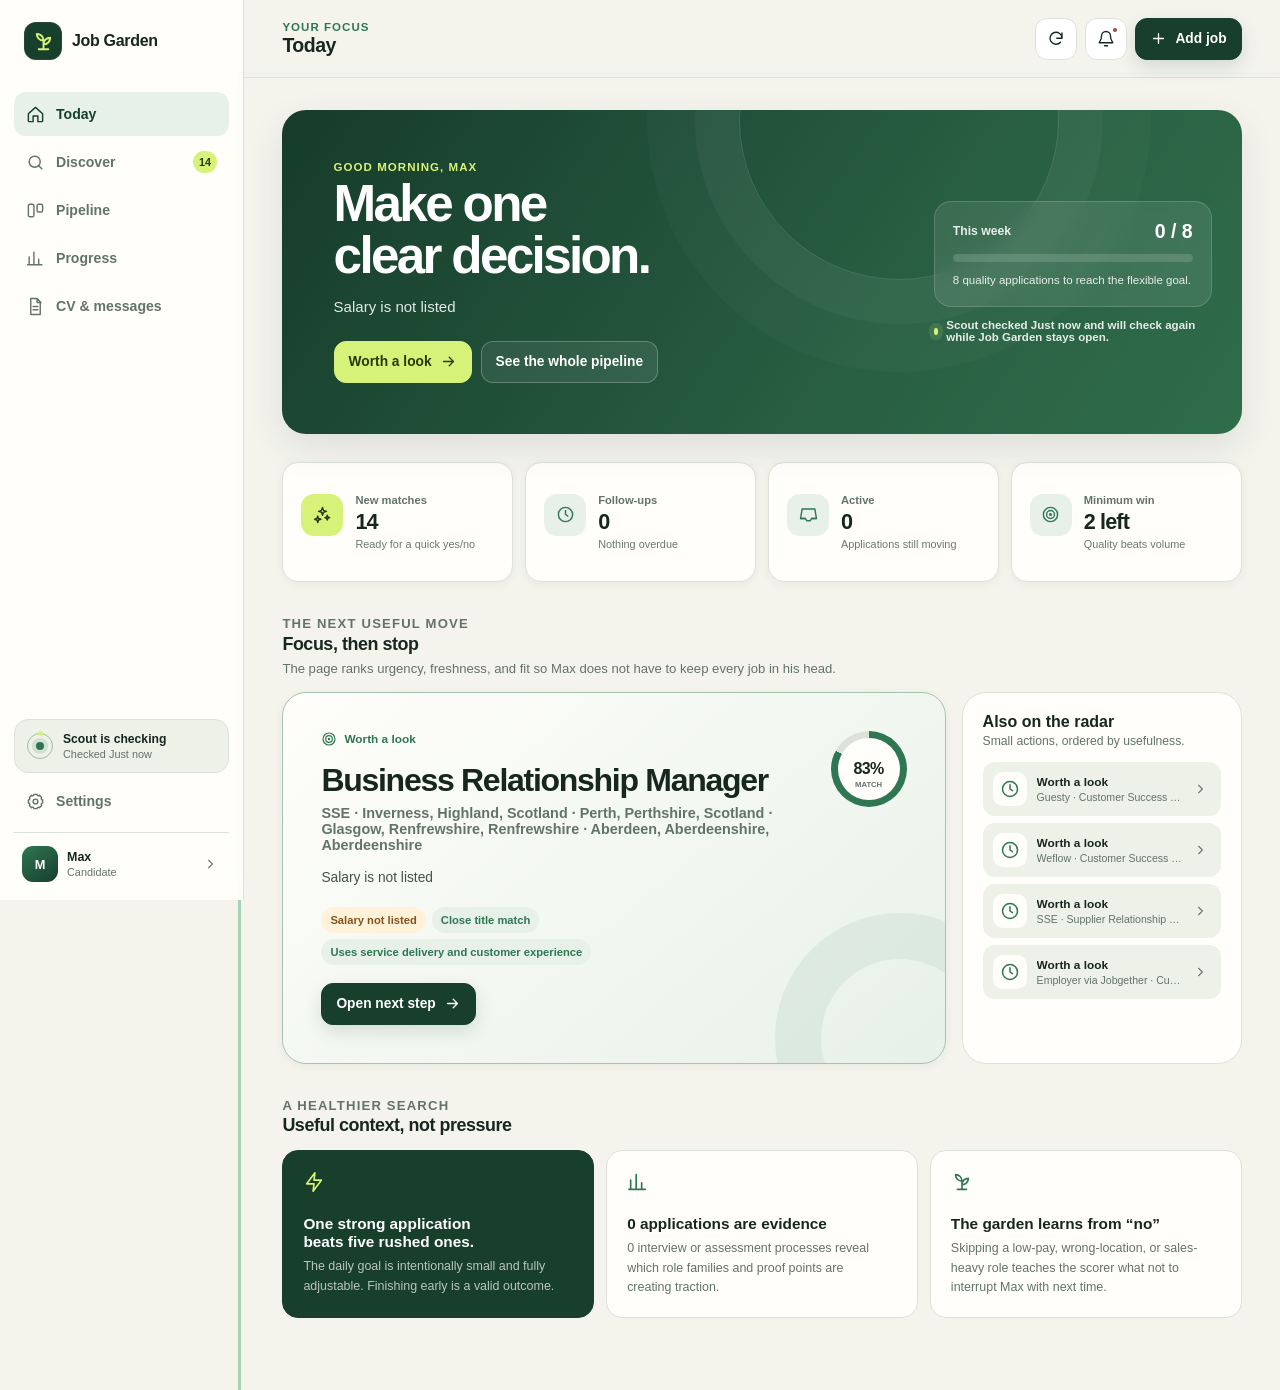
==== index.html @ 03df72a2 "Publish shell from 024bdf8a767198d7255dd2b541bc936095455202" ====
<!DOCTYPE html>
<html lang="en">
  <head>
    <meta charset="utf-8">
    <meta name="viewport" content="width=device-width, initial-scale=1, viewport-fit=cover">
    <meta name="referrer" content="no-referrer">
    <meta name="robots" content="noindex, nofollow, noarchive, nosnippet, noimageindex">
    <meta name="theme-color" content="#173f2c">
    <meta
      http-equiv="Content-Security-Policy"
      content="default-src 'self'; script-src 'self' https://script.google.com https://script.googleusercontent.com; style-src 'self' 'unsafe-inline'; img-src 'self' data:; connect-src 'self' https://script.google.com https://script.googleusercontent.com; font-src 'self'; worker-src 'self'; manifest-src 'self'; object-src 'none'; frame-ancestors 'none'; base-uri 'self'; form-action 'none'"
    >
    <title>Max's Job Garden</title>
    <meta name="description" content="A focused, practical job-search workspace built for Max.">
    <script src="./bootstrap.js?v=20260720-10"></script>
    <link rel="manifest" href="./manifest.webmanifest?v=20260720-7">
    <link rel="icon" href="./assets/garden-mark.svg" type="image/svg+xml">
    <link rel="apple-touch-icon" sizes="192x192" href="./assets/garden-mark-192.png">
    <link rel="stylesheet" href="./styles.css?v=20260720-10">
  </head>
  <body>
    <a class="skip-link" href="#viewContent">Skip to the workspace</a>

    <div id="accessGate" hidden></div>

    <div class="app-frame" id="appRoot">
      <aside class="sidebar" aria-label="Primary navigation">
        <div class="sidebar-top">
          <button class="brand-lockup brand-button" type="button" data-view="today" aria-label="Go to Today">
            <span class="brand-mark"><svg aria-hidden="true"><use href="#icon-sprout"></use></svg></span>
            <span>Job Garden</span>
          </button>
          <nav class="side-nav" aria-label="Workspace">
            <button class="nav-link active" type="button" data-view="today">
              <svg aria-hidden="true"><use href="#icon-home"></use></svg>
              <span>Today</span>
              <span class="nav-count" id="todayNavCount" hidden></span>
            </button>
            <button class="nav-link" type="button" data-view="discover">
              <svg aria-hidden="true"><use href="#icon-search"></use></svg>
              <span>Discover</span>
              <span class="nav-count" id="discoverNavCount" hidden></span>
            </button>
            <button class="nav-link" type="button" data-view="pipeline">
              <svg aria-hidden="true"><use href="#icon-columns"></use></svg>
              <span>Pipeline</span>
            </button>
            <button class="nav-link" type="button" data-view="progress">
              <svg aria-hidden="true"><use href="#icon-chart"></use></svg>
              <span>Progress</span>
            </button>
            <button class="nav-link" type="button" data-view="cv">
              <svg aria-hidden="true"><use href="#icon-file"></use></svg>
              <span>CV &amp; messages</span>
            </button>
          </nav>
        </div>

        <div class="sidebar-bottom">
          <button class="scout-mini-card" id="scoutMiniCard" type="button" data-view="settings">
            <span class="scout-orbit"><span></span></span>
            <span>
              <strong>Scout is checking</strong>
              <small id="scoutMiniText">Connecting…</small>
            </span>
          </button>
          <button class="nav-link" type="button" data-view="settings">
            <svg aria-hidden="true"><use href="#icon-settings"></use></svg>
            <span>Settings</span>
          </button>
          <button class="person-card" id="personMenu" type="button" aria-label="Account and privacy">
            <span class="avatar" id="personAvatar">M</span>
            <span><strong id="personName">Max</strong><small id="personRole">Candidate</small></span>
            <svg aria-hidden="true"><use href="#icon-chevron"></use></svg>
          </button>
        </div>
      </aside>

      <header class="topbar">
        <button class="mobile-brand" type="button" data-view="today" aria-label="Go to Today">
          <span class="brand-mark"><svg aria-hidden="true"><use href="#icon-sprout"></use></svg></span>
          <span>Job Garden</span>
        </button>
        <div class="topbar-title">
          <p class="eyebrow" id="viewEyebrow">Your focus</p>
          <h1 id="viewTitle">Today</h1>
        </div>
        <div class="topbar-actions">
          <button class="icon-button" id="refreshData" type="button" aria-label="Refresh jobs" title="Refresh jobs">
            <svg aria-hidden="true"><use href="#icon-refresh"></use></svg>
          </button>
          <button class="icon-button notification-button" id="notificationButton" type="button" aria-label="Notification settings" title="Notification settings">
            <svg aria-hidden="true"><use href="#icon-bell"></use></svg>
            <span class="notification-dot" id="notificationDot" hidden></span>
          </button>
          <button class="button primary quick-add" id="openAddJob" type="button">
            <svg aria-hidden="true"><use href="#icon-plus"></use></svg>
            <span>Add job</span>
          </button>
        </div>
      </header>

      <div class="connection-banner" id="connectionBanner" role="status" hidden></div>
      <main class="view-content" id="viewContent" tabindex="-1" aria-labelledby="viewTitle"></main>

      <nav class="mobile-nav" aria-label="Mobile navigation">
        <button class="mobile-nav-link active" type="button" data-view="today"><svg aria-hidden="true"><use href="#icon-home"></use></svg><span>Today</span></button>
        <button class="mobile-nav-link" type="button" data-view="discover"><svg aria-hidden="true"><use href="#icon-search"></use></svg><span>Discover</span></button>
        <button class="mobile-nav-link mobile-add" id="mobileAddJob" type="button" aria-label="Add a job"><svg aria-hidden="true"><use href="#icon-plus"></use></svg></button>
        <button class="mobile-nav-link" type="button" data-view="pipeline"><svg aria-hidden="true"><use href="#icon-columns"></use></svg><span>Pipeline</span></button>
        <button class="mobile-nav-link" type="button" data-view="progress"><svg aria-hidden="true"><use href="#icon-chart"></use></svg><span>Progress</span></button>
      </nav>
    </div>

    <dialog class="job-dialog" id="jobDialog" aria-labelledby="jobDialogTitle">
      <div id="jobDialogContent"></div>
    </dialog>

    <dialog class="form-dialog" id="addJobDialog" aria-labelledby="addJobTitle">
      <form class="dialog-form" id="addJobForm" method="dialog">
        <div class="dialog-heading">
          <div>
            <p class="eyebrow">Add to the garden</p>
            <h2 id="addJobTitle">Save a job in under a minute</h2>
            <p>Paste the essentials now. You can add detail after the quick decision.</p>
          </div>
          <button class="icon-button" type="button" data-close-dialog="addJobDialog" aria-label="Close"><svg aria-hidden="true"><use href="#icon-close"></use></svg></button>
        </div>
        <label class="field full"><span>Job advert link</span><input name="url" type="url" inputmode="url" placeholder="https://…" autocomplete="url"></label>
        <div class="field-grid">
          <label class="field"><span>Role title</span><input name="title" type="text" required placeholder="Service Delivery Manager" autocomplete="off"></label>
          <label class="field"><span>Company</span><input name="company" type="text" required placeholder="Company name" autocomplete="organization"></label>
          <label class="field"><span>Location</span><input name="location" type="text" placeholder="Glasgow · Hybrid" autocomplete="off"></label>
          <label class="field"><span>Work pattern</span><select name="workPattern"><option value="unknown">Not sure yet</option><option value="remote">Remote</option><option value="hybrid">Hybrid</option><option value="onsite">On-site</option></select></label>
          <label class="field"><span>Salary from</span><input name="salaryMin" type="number" min="0" step="1000" inputmode="numeric" placeholder="40000"></label>
          <label class="field"><span>Salary to</span><input name="salaryMax" type="number" min="0" step="1000" inputmode="numeric" placeholder="50000"></label>
          <label class="field"><span>Posted date</span><input name="postedDate" type="date"></label>
          <label class="field"><span>Application deadline</span><input name="deadline" type="date"></label>
        </div>
        <label class="field full"><span>Advert notes or description</span><textarea name="description" rows="5" placeholder="Paste the important responsibilities, must-haves, benefits, or concerns."></textarea></label>
        <div class="dialog-footer">
          <button class="button quiet" type="button" data-close-dialog="addJobDialog">Cancel</button>
          <button class="button primary" type="submit"><svg aria-hidden="true"><use href="#icon-plus"></use></svg>Add to Discover</button>
        </div>
      </form>
    </dialog>

    <dialog class="small-dialog" id="accountDialog" aria-labelledby="accountDialogTitle">
      <div class="account-dialog-content">
        <div class="dialog-heading compact">
          <div><p class="eyebrow">Your workspace</p><h2 id="accountDialogTitle">This device</h2></div>
          <button class="icon-button" type="button" data-close-dialog="accountDialog" aria-label="Close"><svg aria-hidden="true"><use href="#icon-close"></use></svg></button>
        </div>
        <p id="accountSummary">Your jobs and settings are saved on this device.</p>
        <button class="button danger full-button" id="lockDevice" type="button"><svg aria-hidden="true"><use href="#icon-trash"></use></svg>Reset this device</button>
      </div>
    </dialog>

    <div class="toast-region" id="toastRegion" aria-live="polite" aria-atomic="true"></div>

    <svg class="svg-sprite" aria-hidden="true" focusable="false">
      <symbol id="icon-sprout" viewBox="0 0 24 24"><path d="M7 20h10M12 20v-9M12 11C8 11 5 8 5 4c4 0 7 3 7 7Zm0 4c0-4 3-7 7-7 0 4-3 7-7 7Z" /></symbol>
      <symbol id="icon-home" viewBox="0 0 24 24"><path d="m3 11 9-8 9 8v9a1 1 0 0 1-1 1h-5v-7H9v7H4a1 1 0 0 1-1-1v-9Z" /></symbol>
      <symbol id="icon-search" viewBox="0 0 24 24"><circle cx="11" cy="11" r="7"/><path d="m20 20-4-4" /></symbol>
      <symbol id="icon-columns" viewBox="0 0 24 24"><rect x="3" y="4" width="7" height="16" rx="2"/><rect x="14" y="4" width="7" height="10" rx="2"/></symbol>
      <symbol id="icon-chart" viewBox="0 0 24 24"><path d="M4 20V10m6 10V4m6 16v-7m4 7H2" /></symbol>
      <symbol id="icon-file" viewBox="0 0 24 24"><path d="M6 2h8l4 4v16H6zM14 2v5h5M9 12h6m-6 4h6" /></symbol>
      <symbol id="icon-settings" viewBox="0 0 24 24"><circle cx="12" cy="12" r="3"/><path d="M19.4 15a1.7 1.7 0 0 0 .34 1.88l.06.06-2.83 2.83-.06-.06a1.7 1.7 0 0 0-1.88-.34 1.7 1.7 0 0 0-1.03 1.56V21h-4v-.09A1.7 1.7 0 0 0 9 19.35a1.7 1.7 0 0 0-1.88.34l-.06.06-2.83-2.83.06-.06A1.7 1.7 0 0 0 4.6 15a1.7 1.7 0 0 0-1.55-1H3v-4h.09A1.7 1.7 0 0 0 4.65 9a1.7 1.7 0 0 0-.34-1.88l-.06-.06 2.83-2.83.06.06A1.7 1.7 0 0 0 9 4.6 1.7 1.7 0 0 0 10 3.05V3h4v.09A1.7 1.7 0 0 0 15 4.65a1.7 1.7 0 0 0 1.88-.34l.06-.06 2.83 2.83-.06.06A1.7 1.7 0 0 0 19.4 9c.24.62.85 1.03 1.51 1.03H21v4h-.09A1.7 1.7 0 0 0 19.4 15Z" /></symbol>
      <symbol id="icon-chevron" viewBox="0 0 24 24"><path d="m9 18 6-6-6-6" /></symbol>
      <symbol id="icon-refresh" viewBox="0 0 24 24"><path d="M20 11a8 8 0 1 0-2 5.3M20 4v7h-7" /></symbol>
      <symbol id="icon-bell" viewBox="0 0 24 24"><path d="M18 8a6 6 0 0 0-12 0c0 7-3 7-3 9h18c0-2-3-2-3-9ZM10 21h4" /></symbol>
      <symbol id="icon-plus" viewBox="0 0 24 24"><path d="M12 5v14M5 12h14" /></symbol>
      <symbol id="icon-close" viewBox="0 0 24 24"><path d="m6 6 12 12M18 6 6 18" /></symbol>
      <symbol id="icon-lock" viewBox="0 0 24 24"><rect x="4" y="10" width="16" height="11" rx="2"/><path d="M8 10V7a4 4 0 0 1 8 0v3" /></symbol>
      <symbol id="icon-arrow" viewBox="0 0 24 24"><path d="M5 12h14m-6-6 6 6-6 6" /></symbol>
      <symbol id="icon-external" viewBox="0 0 24 24"><path d="M14 4h6v6m0-6-9 9M20 14v6H4V4h6" /></symbol>
      <symbol id="icon-check" viewBox="0 0 24 24"><path d="m4 12 5 5L20 6" /></symbol>
      <symbol id="icon-clock" viewBox="0 0 24 24"><circle cx="12" cy="12" r="9"/><path d="M12 7v5l3 2" /></symbol>
      <symbol id="icon-map" viewBox="0 0 24 24"><path d="M20 10c0 5-8 11-8 11S4 15 4 10a8 8 0 1 1 16 0Z"/><circle cx="12" cy="10" r="2.5"/></symbol>
      <symbol id="icon-money" viewBox="0 0 24 24"><rect x="3" y="5" width="18" height="14" rx="2"/><path d="M7 12h10M12 8v8" /></symbol>
      <symbol id="icon-calendar" viewBox="0 0 24 24"><rect x="3" y="5" width="18" height="16" rx="2"/><path d="M8 3v4m8-4v4M3 10h18" /></symbol>
      <symbol id="icon-sparkles" viewBox="0 0 24 24"><path d="m12 3 1.2 3.8L17 8l-3.8 1.2L12 13l-1.2-3.8L7 8l3.8-1.2L12 3Zm6 10 .8 2.2L21 16l-2.2.8L18 19l-.8-2.2L15 16l2.2-.8L18 13ZM6 14l1 3 3 1-3 1-1 3-1-3-3-1 3-1 1-3Z" /></symbol>
      <symbol id="icon-download" viewBox="0 0 24 24"><path d="M12 3v12m-5-5 5 5 5-5M4 20h16" /></symbol>
      <symbol id="icon-copy" viewBox="0 0 24 24"><rect x="8" y="8" width="12" height="12" rx="2"/><path d="M16 8V4H4v12h4" /></symbol>
      <symbol id="icon-edit" viewBox="0 0 24 24"><path d="m4 16-1 5 5-1L20 8l-4-4L4 16Z"/><path d="m14 6 4 4" /></symbol>
      <symbol id="icon-trash" viewBox="0 0 24 24"><path d="M4 7h16m-10 4v6m4-6v6M6 7l1 14h10l1-14M9 7V4h6v3" /></symbol>
      <symbol id="icon-target" viewBox="0 0 24 24"><circle cx="12" cy="12" r="9"/><circle cx="12" cy="12" r="5"/><circle cx="12" cy="12" r="1"/></symbol>
      <symbol id="icon-filter" viewBox="0 0 24 24"><path d="M4 5h16M7 12h10m-7 7h4" /></symbol>
      <symbol id="icon-inbox" viewBox="0 0 24 24"><path d="m4 5-2 12h6l2 3h4l2-3h6L20 5H4Z"/><path d="M2 17h6m8 0h6" /></symbol>
      <symbol id="icon-zap" viewBox="0 0 24 24"><path d="m13 2-9 12h8l-1 8 9-12h-8l1-8Z" /></symbol>
      <symbol id="icon-mail" viewBox="0 0 24 24"><rect x="3" y="5" width="18" height="14" rx="2"/><path d="m3 7 9 6 9-6" /></symbol>
      <symbol id="icon-phone" viewBox="0 0 24 24"><path d="M22 16.9v3a2 2 0 0 1-2.2 2A19.8 19.8 0 0 1 3 5.2 2 2 0 0 1 5 3h3a2 2 0 0 1 2 1.7c.1.9.4 1.8.7 2.6a2 2 0 0 1-.5 2.1L9 10.6a16 16 0 0 0 4.4 4.4l1.2-1.2a2 2 0 0 1 2.1-.5c.8.3 1.7.6 2.6.7a2 2 0 0 1 1.7 2Z" /></symbol>
      <symbol id="icon-menu" viewBox="0 0 24 24"><path d="M4 7h16M4 12h16M4 17h16" /></symbol>
    </svg>

    <script src="./assets/jspdf.umd.min.js"></script>
    <script type="module" src="./app.js?v=20260720-10"></script>
  </body>
</html>
---- styles.css ----
:root {
  color-scheme: light;
  --canvas: #f4f4ed;
  --canvas-deep: #e9ece3;
  --surface: #fffefa;
  --surface-raised: #ffffff;
  --surface-muted: #eef1e8;
  --surface-green: #e7f1e8;
  --surface-lime: #eef8ce;
  --surface-amber: #fff2d9;
  --surface-coral: #fae6df;
  --ink: #17261f;
  --ink-soft: #405249;
  --muted: #62736a;
  --faint: #687970;
  --line: #dce2d9;
  --line-strong: #cbd5cb;
  --green: #2f7652;
  --green-strong: #173f2c;
  --green-bright: #66a879;
  --lime: #d7f278;
  --lime-ink: #27380e;
  --amber: #80521f;
  --coral: #9b493a;
  --blue: #3a6292;
  --focus: #8bc4a0;
  --shadow-sm: 0 2px 8px rgba(29, 50, 39, 0.06);
  --shadow-md: 0 14px 36px rgba(29, 50, 39, 0.1);
  --shadow-lg: 0 28px 72px rgba(24, 44, 34, 0.18);
  --radius-sm: 10px;
  --radius-md: 16px;
  --radius-lg: 24px;
  --radius-xl: 32px;
  --sidebar-width: 244px;
  --topbar-height: 78px;
  --content-max: 1440px;
  --font: Inter, ui-sans-serif, -apple-system, BlinkMacSystemFont, "Segoe UI", sans-serif;
  font-family: var(--font);
  font-synthesis: none;
  text-rendering: optimizeLegibility;
}

:root[data-theme="dark"] {
  color-scheme: dark;
  --canvas: #101914;
  --canvas-deep: #0c130f;
  --surface: #17231c;
  --surface-raised: #1c2a22;
  --surface-muted: #233129;
  --surface-green: #1d3327;
  --surface-lime: #2c3d20;
  --surface-amber: #3a2d1e;
  --surface-coral: #38241f;
  --ink: #f2f5ef;
  --ink-soft: #c7d1ca;
  --muted: #98aaa0;
  --faint: #84968c;
  --line: #2b3b32;
  --line-strong: #3a4b41;
  --green: #71b68a;
  --green-strong: #d7f278;
  --green-bright: #8ac99e;
  --lime: #c9e867;
  --lime-ink: #1b280c;
  --amber: #e0a357;
  --coral: #e18472;
  --blue: #82a8d3;
  --focus: #8bc4a0;
  --shadow-sm: 0 2px 8px rgba(0, 0, 0, 0.18);
  --shadow-md: 0 14px 36px rgba(0, 0, 0, 0.24);
  --shadow-lg: 0 28px 72px rgba(0, 0, 0, 0.36);
}

@media (prefers-color-scheme: dark) {
  :root:not([data-theme="light"]) {
    color-scheme: dark;
    --canvas: #101914;
    --canvas-deep: #0c130f;
    --surface: #17231c;
    --surface-raised: #1c2a22;
    --surface-muted: #233129;
    --surface-green: #1d3327;
    --surface-lime: #2c3d20;
    --surface-amber: #3a2d1e;
    --surface-coral: #38241f;
    --ink: #f2f5ef;
    --ink-soft: #c7d1ca;
    --muted: #98aaa0;
    --faint: #84968c;
    --line: #2b3b32;
    --line-strong: #3a4b41;
    --green: #71b68a;
    --green-strong: #d7f278;
    --green-bright: #8ac99e;
    --lime: #c9e867;
    --lime-ink: #1b280c;
    --amber: #e0a357;
    --coral: #e18472;
    --blue: #82a8d3;
    --shadow-sm: 0 2px 8px rgba(0, 0, 0, 0.18);
    --shadow-md: 0 14px 36px rgba(0, 0, 0, 0.24);
    --shadow-lg: 0 28px 72px rgba(0, 0, 0, 0.36);
  }
}

*, *::before, *::after { box-sizing: border-box; }
html { min-width: 320px; min-height: 100%; scroll-behavior: smooth; }
body { min-width: 320px; min-height: 100vh; margin: 0; color: var(--ink); background: var(--canvas); }
body.dialog-open { overflow: hidden; }
button, input, select, textarea { font: inherit; }
button, select, summary { cursor: pointer; }
button { color: inherit; }
button:disabled, input:disabled, select:disabled, textarea:disabled { cursor: not-allowed; opacity: 0.52; }
img, svg { display: block; }
a { color: inherit; }
h1, h2, h3, h4, p { margin-top: 0; }
h1, h2, h3, h4 { text-wrap: balance; }
p { text-wrap: pretty; }
svg { width: 20px; height: 20px; fill: none; stroke: currentColor; stroke-width: 1.8; stroke-linecap: round; stroke-linejoin: round; }
.svg-sprite { position: absolute; width: 0; height: 0; overflow: hidden; }
[hidden] { display: none !important; }

:focus-visible { outline: 3px solid color-mix(in srgb, var(--focus) 70%, transparent); outline-offset: 3px; }
.skip-link { position: fixed; z-index: 1000; top: 10px; left: 10px; padding: 10px 14px; border-radius: 8px; color: #fff; background: var(--green-strong); transform: translateY(-160%); }
.skip-link:focus { transform: translateY(0); }

.eyebrow { margin: 0 0 5px; color: var(--green); font-size: 0.72rem; font-weight: 850; letter-spacing: 0.09em; text-transform: uppercase; }
.muted { color: var(--muted); }
.subtle { color: var(--faint); }
.text-link { display: inline-flex; align-items: center; gap: 6px; border: 0; padding: 0; color: var(--green); background: transparent; font-weight: 760; text-decoration: none; }
.text-link:hover { color: var(--green-strong); text-decoration: underline; text-underline-offset: 3px; }
.text-link svg { width: 16px; height: 16px; }

.brand-lockup { display: inline-flex; align-items: center; gap: 10px; color: var(--ink); font-size: 1rem; font-weight: 850; letter-spacing: -0.02em; }
.brand-mark { display: inline-grid; width: 38px; height: 38px; flex: 0 0 38px; place-items: center; border-radius: 12px; color: var(--lime); background: var(--green-strong); box-shadow: inset 0 0 0 1px rgba(255,255,255,.06); }
.brand-mark svg { width: 23px; height: 23px; stroke-width: 2; }
.brand-button, .mobile-brand { border: 0; padding: 0; background: transparent; }

.button, .icon-button, .filter-chip, .segmented-button {
  display: inline-flex;
  min-height: 42px;
  align-items: center;
  justify-content: center;
  gap: 8px;
  border: 1px solid var(--line);
  border-radius: 12px;
  padding: 0 14px;
  color: var(--ink);
  background: var(--surface-raised);
  font-size: 0.86rem;
  font-weight: 760;
  line-height: 1;
  text-decoration: none;
  transition: border-color 150ms ease, background 150ms ease, color 150ms ease, transform 150ms ease, box-shadow 150ms ease;
}
.button:hover, .icon-button:hover { border-color: var(--line-strong); background: var(--surface-muted); }
.button:active, .icon-button:active { transform: translateY(1px); }
.button svg { width: 17px; height: 17px; }
.button.primary { border-color: var(--green-strong); color: #fff; background: var(--green-strong); box-shadow: 0 7px 18px rgba(23, 63, 44, 0.14); }
:root[data-theme="dark"] .button.primary { color: #17261f; }
.button.primary:hover { border-color: #235d42; background: #235d42; box-shadow: 0 9px 24px rgba(23, 63, 44, 0.2); }
:root[data-theme="dark"] .button.primary:hover { border-color: #e0f79b; background: #e0f79b; }
.button.lime { border-color: var(--lime); color: var(--lime-ink); background: var(--lime); }
.button.quiet { color: var(--ink-soft); background: transparent; }
.button.danger { border-color: color-mix(in srgb, var(--coral) 35%, var(--line)); color: var(--coral); background: var(--surface-coral); }
.button.full-button { width: 100%; }
.button.small { min-height: 34px; border-radius: 10px; padding: 0 10px; font-size: 0.78rem; }
.icon-button { width: 42px; padding: 0; }
.icon-button svg { width: 18px; height: 18px; }
.notification-button { position: relative; }
.notification-dot { position: absolute; top: 7px; right: 7px; width: 8px; height: 8px; border: 2px solid var(--surface); border-radius: 50%; background: var(--coral); }

/* Private access */
.access-gate { display: grid; min-height: 100vh; padding: 32px; place-items: center; background: radial-gradient(circle at 18% 18%, rgba(215,242,120,.42), transparent 30%), radial-gradient(circle at 86% 80%, rgba(102,168,121,.2), transparent 34%), var(--canvas); }
.access-card { display: grid; width: min(1040px, 100%); min-height: 620px; grid-template-columns: 1fr 1fr; overflow: hidden; border: 1px solid var(--line); border-radius: var(--radius-xl); background: var(--surface); box-shadow: var(--shadow-lg); }
.access-art { position: relative; display: grid; min-height: 620px; overflow: hidden; place-items: end center; background: linear-gradient(155deg, #dff0c0 0%, #b9dab5 48%, #6a9c77 100%); }
.access-art::before, .access-art::after { position: absolute; content: ""; border-radius: 50%; background: rgba(255,255,255,.25); }
.access-art::before { width: 390px; height: 390px; top: -120px; left: -140px; }
.access-art::after { width: 260px; height: 260px; right: -80px; bottom: 60px; }
.access-art img { position: relative; z-index: 2; width: 112%; max-width: none; height: 88%; object-fit: cover; object-position: 50% 62%; mix-blend-mode: multiply; filter: saturate(.85) contrast(1.04); }
.access-sun { position: absolute; z-index: 1; top: 72px; right: 74px; width: 94px; height: 94px; border-radius: 50%; background: #f8eaa2; box-shadow: 0 0 0 24px rgba(248,234,162,.18); }
.access-copy { display: flex; flex-direction: column; align-items: flex-start; justify-content: center; padding: clamp(40px, 7vw, 84px); }
.access-copy .brand-lockup { margin-bottom: 64px; }
.access-copy h1 { max-width: 500px; margin: 0 0 18px; font-size: clamp(2.3rem, 4.4vw, 4.2rem); line-height: 0.98; letter-spacing: -0.055em; }
.access-intro { max-width: 500px; margin-bottom: 26px; color: var(--muted); font-size: 1rem; line-height: 1.65; }
.access-status { display: flex; width: 100%; align-items: center; gap: 10px; margin-bottom: 20px; padding: 12px 14px; border: 1px solid var(--line); border-radius: 12px; color: var(--muted); background: var(--surface-muted); font-size: 0.84rem; font-weight: 650; }
.access-status.error { color: var(--coral); background: var(--surface-coral); }
.access-status.success { color: var(--green); background: var(--surface-green); }
.status-dot { width: 9px; height: 9px; flex: 0 0 9px; border-radius: 50%; background: var(--amber); box-shadow: 0 0 0 4px color-mix(in srgb, var(--amber) 16%, transparent); }
.access-status.error .status-dot { background: var(--coral); box-shadow: 0 0 0 4px color-mix(in srgb, var(--coral) 16%, transparent); }
.access-status.success .status-dot { background: var(--green); box-shadow: 0 0 0 4px color-mix(in srgb, var(--green) 16%, transparent); }
.access-actions { display: flex; flex-wrap: wrap; gap: 9px; }
.access-help { margin: 22px 0 0; color: var(--faint); font-size: 0.78rem; line-height: 1.5; }

/* App shell */
.app-frame { display: grid; min-height: 100vh; grid-template-columns: var(--sidebar-width) minmax(0, 1fr); grid-template-rows: var(--topbar-height) auto minmax(0, 1fr); grid-template-areas: "sidebar topbar" "sidebar banner" "sidebar main"; }
.sidebar { position: fixed; z-index: 30; inset: 0 auto 0 0; grid-area: sidebar; display: flex; width: var(--sidebar-width); flex-direction: column; justify-content: space-between; border-right: 1px solid var(--line); padding: 22px 14px 16px; background: color-mix(in srgb, var(--surface) 94%, transparent); backdrop-filter: blur(16px); }
.sidebar-top { display: grid; gap: 32px; }
.sidebar .brand-button { padding: 0 10px; }
.side-nav { display: grid; gap: 4px; }
.nav-link { display: flex; width: 100%; min-height: 44px; align-items: center; gap: 11px; border: 0; border-radius: 12px; padding: 0 12px; color: var(--muted); background: transparent; font-size: 0.88rem; font-weight: 720; text-align: left; transition: background 140ms ease, color 140ms ease; }
.nav-link:hover { color: var(--ink); background: var(--surface-muted); }
.nav-link.active { color: var(--green-strong); background: var(--surface-green); }
.nav-link svg { width: 19px; height: 19px; }
.nav-link span:nth-child(2) { flex: 1; }
.nav-count { display: inline-grid; min-width: 22px; height: 22px; place-items: center; border-radius: 999px; padding: 0 6px; color: var(--lime-ink); background: var(--lime); font-size: 0.68rem; font-weight: 850; }
.sidebar-bottom { display: grid; gap: 6px; }
.scout-mini-card { display: flex; align-items: center; gap: 10px; border: 1px solid var(--line); border-radius: 14px; padding: 12px; color: var(--ink); background: var(--surface-muted); text-align: left; }
.scout-mini-card:hover { border-color: var(--line-strong); background: var(--surface-green); }
.scout-mini-card > span:nth-child(2) { display: grid; min-width: 0; gap: 2px; }
.scout-mini-card strong { font-size: 0.76rem; }
.scout-mini-card small { overflow: hidden; color: var(--muted); font-size: 0.68rem; text-overflow: ellipsis; white-space: nowrap; }
.scout-orbit { position: relative; display: grid; width: 26px; height: 26px; flex: 0 0 26px; place-items: center; border: 1px solid color-mix(in srgb, var(--green) 35%, var(--line)); border-radius: 50%; }
.scout-orbit::before { position: absolute; width: 5px; height: 5px; border-radius: 50%; background: var(--lime); animation: orbit 3.4s linear infinite; content: ""; transform: translateY(-13px); transform-origin: 2.5px 15.5px; }
.scout-orbit > span { width: 8px; height: 8px; border-radius: 50%; background: var(--green); box-shadow: 0 0 0 4px color-mix(in srgb, var(--green) 14%, transparent); }
.scout-orbit.paused::before { animation-play-state: paused; }
.person-card { display: grid; grid-template-columns: 36px minmax(0, 1fr) 18px; align-items: center; gap: 9px; border: 0; border-top: 1px solid var(--line); margin-top: 3px; padding: 13px 8px 2px; background: transparent; text-align: left; }
.person-card > span:nth-child(2) { display: grid; min-width: 0; gap: 2px; }
.person-card strong { overflow: hidden; font-size: 0.78rem; text-overflow: ellipsis; white-space: nowrap; }
.person-card small { color: var(--muted); font-size: 0.68rem; }
.person-card > svg { width: 15px; color: var(--faint); }
.avatar { display: grid; width: 36px; height: 36px; place-items: center; border-radius: 11px; color: #fff; background: linear-gradient(145deg, var(--green), var(--green-strong)); font-size: 0.8rem; font-weight: 850; }
.topbar { position: sticky; z-index: 20; top: 0; grid-area: topbar; display: flex; min-width: 0; height: var(--topbar-height); align-items: center; justify-content: space-between; gap: 20px; border-bottom: 1px solid var(--line); padding: 0 clamp(20px, 3vw, 44px); background: color-mix(in srgb, var(--canvas) 88%, transparent); backdrop-filter: blur(18px); }
.mobile-brand { display: none; }
.topbar-title { min-width: 0; }
.topbar-title .eyebrow { margin-bottom: 1px; }
.topbar-title h1 { overflow: hidden; margin: 0; font-size: 1.22rem; letter-spacing: -0.025em; text-overflow: ellipsis; white-space: nowrap; }
.topbar-actions { display: flex; align-items: center; gap: 8px; }
.connection-banner { position: sticky; z-index: 15; top: var(--topbar-height); grid-area: banner; min-height: 36px; padding: 9px clamp(20px, 3vw, 44px); color: var(--amber); background: var(--surface-amber); font-size: 0.78rem; font-weight: 680; text-align: center; }
.connection-banner.error { color: var(--coral); background: var(--surface-coral); }
.connection-banner.success { color: var(--green); background: var(--surface-green); }
.view-content { grid-area: main; width: 100%; max-width: calc(var(--content-max) + 88px); min-width: 0; margin: 0 auto; padding: 32px clamp(20px, 3vw, 44px) 72px; }
.mobile-nav { display: none; }

/* Shared content */
.page-stack { display: grid; gap: 28px; }
.section { min-width: 0; }
.section-heading { display: flex; align-items: flex-end; justify-content: space-between; gap: 20px; margin-bottom: 14px; }
.section-heading h2 { margin: 0; font-size: 1.12rem; letter-spacing: -0.025em; }
.section-heading p { max-width: 640px; margin: 4px 0 0; color: var(--muted); font-size: 0.82rem; line-height: 1.5; }
.section-actions { display: flex; flex-wrap: wrap; justify-content: flex-end; gap: 8px; }
.card { border: 1px solid var(--line); border-radius: var(--radius-md); background: var(--surface); box-shadow: var(--shadow-sm); }
.empty-state { display: grid; min-height: 240px; place-items: center; border: 1px dashed var(--line-strong); border-radius: var(--radius-md); padding: 36px; color: var(--muted); background: color-mix(in srgb, var(--surface) 60%, transparent); text-align: center; }
.empty-state > div { display: grid; max-width: 440px; justify-items: center; }
.empty-state .empty-icon { display: grid; width: 54px; height: 54px; place-items: center; margin-bottom: 14px; border-radius: 16px; color: var(--green); background: var(--surface-green); }
.empty-state h3 { margin-bottom: 7px; color: var(--ink); }
.empty-state p { margin: 0 0 18px; font-size: 0.86rem; line-height: 1.55; }

.status-pill, .meta-pill, .source-pill, .priority-pill { display: inline-flex; min-height: 26px; align-items: center; gap: 5px; border-radius: 999px; padding: 0 9px; color: var(--muted); background: var(--surface-muted); font-size: 0.7rem; font-weight: 760; white-space: nowrap; }
.freshness-pill { display: inline-flex; min-height: 27px; align-items: center; gap: 5px; border-radius: 999px; padding: 0 9px; color: var(--green); background: var(--surface-green); font-size: 0.69rem; font-weight: 810; white-space: nowrap; }
.freshness-pill svg { width: 13px; height: 13px; }
.freshness-pill.urgent { color: var(--lime-ink); background: var(--lime); }
.freshness-pill.week { color: var(--muted); background: var(--surface-muted); }
.status-pill.good, .meta-pill.good { color: var(--green); background: var(--surface-green); }
.status-pill.warn, .meta-pill.warn { color: var(--amber); background: var(--surface-amber); }
.status-pill.bad, .meta-pill.bad { color: var(--coral); background: var(--surface-coral); }
.status-pill.new { color: var(--lime-ink); background: var(--lime); }
.status-pill.interview { color: var(--blue); background: color-mix(in srgb, var(--blue) 14%, var(--surface)); }
.source-pill { min-height: 22px; padding: 0 7px; font-size: 0.64rem; }
.priority-pill { color: var(--green-strong); background: var(--surface-green); }
.meta-row { display: flex; flex-wrap: wrap; gap: 6px; }

/* Today */
.welcome-hero { position: relative; display: grid; min-height: 250px; grid-template-columns: minmax(0, 1.5fr) minmax(290px, .75fr); overflow: hidden; border-radius: var(--radius-lg); color: #fff; background: linear-gradient(125deg, #163c2a 0%, #285e42 62%, #2f6d4b 100%); box-shadow: var(--shadow-md); }
.welcome-hero::after { position: absolute; width: 320px; height: 320px; top: -150px; right: 19%; border: 1px solid rgba(255,255,255,.14); border-radius: 50%; content: ""; box-shadow: 0 0 0 44px rgba(255,255,255,.035), 0 0 0 92px rgba(255,255,255,.025); }
.hero-copy { position: relative; z-index: 2; display: flex; max-width: 800px; flex-direction: column; align-items: flex-start; justify-content: center; padding: clamp(28px, 4vw, 52px); }
.hero-copy .eyebrow { color: var(--lime); }
.hero-copy h2 { max-width: 690px; margin: 0 0 12px; font-size: clamp(2rem, 4vw, 3.65rem); line-height: 1.02; letter-spacing: -0.052em; }
.hero-copy > p:not(.eyebrow) { max-width: 620px; margin-bottom: 22px; color: rgba(255,255,255,.88); font-size: 0.94rem; line-height: 1.6; }
.hero-actions { display: flex; flex-wrap: wrap; gap: 9px; }
.hero-actions .button.primary { border-color: var(--lime); color: var(--lime-ink); background: var(--lime); box-shadow: none; }
.hero-actions .button.quiet { border-color: rgba(255,255,255,.24); color: #fff; background: rgba(255,255,255,.08); }
.hero-progress { position: relative; z-index: 2; display: grid; min-width: 0; align-content: center; gap: 12px; padding: 28px 30px 28px 12px; }
.hero-progress-card { padding: 18px; border: 1px solid rgba(255,255,255,.16); border-radius: 17px; background: rgba(255,255,255,.095); backdrop-filter: blur(10px); }
.hero-progress-top { display: flex; align-items: center; justify-content: space-between; gap: 12px; margin-bottom: 11px; }
.hero-progress-top span { color: rgba(255,255,255,.88); font-size: 0.76rem; font-weight: 720; }
.hero-progress-top strong { font-size: 1.22rem; }
.progress-track { height: 8px; overflow: hidden; border-radius: 999px; background: rgba(255,255,255,.15); }
.progress-track > span { display: block; width: var(--progress, 0%); height: 100%; border-radius: inherit; background: var(--lime); transition: width 300ms ease; }
.hero-progress-card p { margin: 10px 0 0; color: rgba(255,255,255,.88); font-size: 0.72rem; line-height: 1.45; }
.scout-live-line { display: flex; align-items: center; gap: 8px; color: rgba(255,255,255,.88); font-size: 0.72rem; font-weight: 680; }
.live-dot { width: 7px; height: 7px; border-radius: 50%; background: var(--lime); box-shadow: 0 0 0 5px rgba(215,242,120,.12); }

.metric-grid { display: grid; grid-template-columns: repeat(4, minmax(0, 1fr)); gap: 12px; }
.metric-card { display: grid; min-width: 0; min-height: 120px; grid-template-columns: 42px minmax(0, 1fr); align-content: center; gap: 12px; border: 1px solid var(--line); border-radius: var(--radius-md); padding: 18px; background: var(--surface); box-shadow: var(--shadow-sm); }
.metric-icon { display: grid; width: 42px; height: 42px; place-items: center; border-radius: 13px; color: var(--green); background: var(--surface-green); }
.metric-icon.amber { color: var(--amber); background: var(--surface-amber); }
.metric-icon.coral { color: var(--coral); background: var(--surface-coral); }
.metric-icon.lime { color: var(--lime-ink); background: var(--lime); }
.metric-icon svg { width: 19px; height: 19px; }
.metric-copy { min-width: 0; }
.metric-copy span { display: block; margin-bottom: 3px; color: var(--muted); font-size: 0.7rem; font-weight: 740; }
.metric-copy strong { display: block; overflow: hidden; margin-bottom: 3px; font-size: 1.35rem; letter-spacing: -0.04em; text-overflow: ellipsis; white-space: nowrap; }
.metric-copy small { display: block; overflow: hidden; color: var(--faint); font-size: 0.68rem; text-overflow: ellipsis; white-space: nowrap; }

.focus-layout { display: grid; grid-template-columns: minmax(0, 1.55fr) minmax(280px, .65fr); gap: 16px; align-items: stretch; }
.focus-card-large { position: relative; display: grid; min-height: 300px; grid-template-columns: minmax(0, 1fr) 128px; overflow: hidden; border: 1px solid color-mix(in srgb, var(--green) 30%, var(--line)); border-radius: var(--radius-lg); padding: clamp(24px, 3.5vw, 38px); background: linear-gradient(140deg, var(--surface) 0%, var(--surface-green) 100%); box-shadow: var(--shadow-sm); }
.focus-card-large::after { position: absolute; right: -80px; bottom: -100px; width: 250px; height: 250px; border: 46px solid color-mix(in srgb, var(--green) 8%, transparent); border-radius: 50%; content: ""; }
.focus-content { position: relative; z-index: 2; display: flex; flex-direction: column; align-items: flex-start; justify-content: center; }
.focus-kicker { display: inline-flex; align-items: center; gap: 7px; margin-bottom: 16px; color: var(--green); font-size: 0.74rem; font-weight: 820; }
.focus-kicker svg { width: 16px; height: 16px; }
.focus-content h3 { max-width: 660px; margin: 0 0 7px; font-size: clamp(1.5rem, 2.5vw, 2.25rem); line-height: 1.08; letter-spacing: -0.04em; }
.focus-company { margin-bottom: 14px; color: var(--muted); font-size: 0.9rem; font-weight: 660; }
.focus-content > p { max-width: 650px; margin-bottom: 18px; color: var(--ink-soft); font-size: 0.86rem; line-height: 1.58; }
.focus-score { position: relative; z-index: 2; display: grid; align-content: start; justify-items: end; }
.score-ring { --score: 0; --ring-color: var(--green); position: relative; display: grid; width: 76px; height: 76px; place-items: center; border-radius: 50%; background: conic-gradient(var(--ring-color) calc(var(--score) * 1%), var(--line) 0); }
.score-ring::before { position: absolute; inset: 7px; border-radius: 50%; background: var(--surface); content: ""; }
.score-ring strong { position: relative; z-index: 1; font-size: 1rem; letter-spacing: -0.04em; }
.score-ring small { position: absolute; z-index: 1; bottom: 18px; color: var(--muted); font-size: 0.48rem; font-weight: 780; text-transform: uppercase; }
.score-ring.excellent { --ring-color: var(--green); }
.score-ring.strong { --ring-color: var(--green-bright); }
.score-ring.possible { --ring-color: var(--amber); }
.score-ring.low { --ring-color: var(--coral); }
.action-panel { display: flex; min-height: 300px; flex-direction: column; border: 1px solid var(--line); border-radius: var(--radius-lg); padding: 20px; background: var(--surface); }
.action-panel h3 { margin: 0 0 3px; font-size: 1rem; }
.action-panel > p { margin: 0 0 14px; color: var(--muted); font-size: 0.76rem; }
.action-list { display: grid; gap: 7px; }
.action-item { display: grid; width: 100%; min-width: 0; grid-template-columns: 34px minmax(0, 1fr) 18px; align-items: center; gap: 10px; border: 0; border-radius: 12px; padding: 10px; color: inherit; background: var(--surface-muted); text-align: left; }
.action-item:hover { background: var(--surface-green); }
.action-item-icon { display: grid; width: 34px; height: 34px; place-items: center; border-radius: 10px; color: var(--green); background: var(--surface); }
.action-item-icon.warn { color: var(--amber); background: var(--surface-amber); }
.action-item-copy { display: grid; min-width: 0; gap: 2px; }
.action-item-copy strong, .action-item-copy span { overflow: hidden; text-overflow: ellipsis; white-space: nowrap; }
.action-item-copy strong { font-size: 0.74rem; }
.action-item-copy span { color: var(--muted); font-size: 0.66rem; }
.action-item > svg { width: 15px; color: var(--faint); }
.insight-grid { display: grid; grid-template-columns: repeat(3, minmax(0, 1fr)); gap: 12px; }
.insight-card { min-height: 160px; border: 1px solid var(--line); border-radius: var(--radius-md); padding: 20px; background: var(--surface); }
.insight-card.accent { color: #fff; border-color: var(--green-strong); background: var(--green-strong); }
:root[data-theme="dark"] .insight-card.accent { color: var(--lime-ink); background: var(--lime); }
.insight-card > svg { width: 22px; height: 22px; margin-bottom: 22px; color: var(--green); }
.insight-card.accent > svg { color: var(--lime); }
:root[data-theme="dark"] .insight-card.accent > svg { color: var(--lime-ink); }
.insight-card h3 { margin: 0 0 6px; font-size: 0.96rem; }
.insight-card p { margin: 0; color: var(--muted); font-size: 0.78rem; line-height: 1.55; }
.insight-card.accent p { color: rgba(255,255,255,.7); }
:root[data-theme="dark"] .insight-card.accent p { color: rgba(23,38,31,.72); }

/* Discover */
.discover-heading { margin-bottom: 14px; }
.discover-modes { display: grid; grid-template-columns: 1fr 1fr; gap: 8px; margin-bottom: 12px; border-radius: 16px; padding: 5px; background: var(--surface-muted); }
.discover-mode { display: grid; min-width: 0; grid-template-columns: minmax(0, 1fr) auto; align-items: center; gap: 12px; border: 1px solid transparent; border-radius: 12px; padding: 11px 13px; color: var(--muted); background: transparent; text-align: left; }
.discover-mode:hover { color: var(--ink); }
.discover-mode.active { border-color: var(--line); color: var(--ink); background: var(--surface); box-shadow: var(--shadow-sm); }
.discover-mode span { display: grid; min-width: 0; gap: 2px; }
.discover-mode strong { font-size: 0.78rem; }
.discover-mode small { color: var(--muted); font-size: 0.64rem; }
.discover-mode b { display: inline-grid; min-width: 30px; height: 30px; place-items: center; border-radius: 999px; padding: 0 7px; color: var(--green); background: var(--surface-green); font-size: 0.7rem; }
.freshness-overview { display: grid; grid-template-columns: repeat(auto-fit, minmax(150px, 1fr)); gap: 10px; margin: 4px 0 18px; }
.freshness-stat { display: grid; min-height: 112px; align-content: center; border: 1px solid var(--line); border-radius: 15px; padding: 15px 17px; background: var(--surface); }
.freshness-stat > span { color: var(--muted); font-size: 0.68rem; font-weight: 790; }
.freshness-stat > strong { margin: 2px 0; font-size: 1.8rem; line-height: 1; letter-spacing: -0.055em; }
.freshness-stat > small { color: var(--faint); font-size: 0.66rem; line-height: 1.4; }
.freshness-stat.urgent { border-color: color-mix(in srgb, var(--green) 35%, var(--line)); background: linear-gradient(145deg, var(--surface-green), var(--surface)); }
.discover-toolbar { display: grid; grid-template-columns: minmax(240px, 1fr) auto auto; gap: 10px; margin-bottom: 12px; }
.search-box { display: flex; min-width: 0; min-height: 44px; align-items: center; gap: 8px; border: 1px solid var(--line); border-radius: 12px; padding: 0 12px; background: var(--surface); }
.search-box:focus-within { border-color: var(--green); box-shadow: 0 0 0 3px color-mix(in srgb, var(--focus) 18%, transparent); }
.search-box svg { width: 18px; flex: 0 0 18px; color: var(--muted); }
.search-box input { width: 100%; min-width: 0; border: 0; outline: 0; padding: 10px 0; color: var(--ink); background: transparent; }
.toolbar-select { min-height: 44px; border: 1px solid var(--line); border-radius: 12px; padding: 0 36px 0 12px; color: var(--ink); background: var(--surface); font-size: 0.8rem; font-weight: 700; }
.keyword-suggestions { display: flex; flex-wrap: wrap; align-items: center; gap: 6px; margin: -2px 0 12px; color: var(--muted); font-size: 0.68rem; }
.keyword-suggestions > span { margin-right: 2px; font-weight: 750; }
.keyword-suggestions button { min-height: 29px; border: 1px solid var(--line); border-radius: 999px; padding: 0 9px; color: var(--ink-soft); background: var(--surface); font-size: 0.68rem; }
.keyword-suggestions button:hover { border-color: color-mix(in srgb, var(--green) 42%, var(--line)); color: var(--green); background: var(--surface-green); }
.filter-strip { display: flex; flex-wrap: wrap; gap: 7px; margin-bottom: 20px; }
.filter-chip { min-height: 34px; border-radius: 999px; padding: 0 11px; color: var(--muted); font-size: 0.74rem; background: var(--surface); }
.filter-chip:hover { color: var(--ink); border-color: var(--line-strong); }
.filter-chip.active { border-color: color-mix(in srgb, var(--green) 40%, var(--line)); color: var(--green-strong); background: var(--surface-green); }
.filter-chip .chip-count { display: inline-grid; min-width: 18px; height: 18px; place-items: center; border-radius: 999px; padding: 0 5px; color: var(--green); background: var(--surface); font-size: 0.62rem; }
.results-line { display: flex; align-items: center; justify-content: space-between; gap: 12px; margin-bottom: 10px; color: var(--muted); font-size: 0.76rem; }
.results-line strong { color: var(--ink); }
.job-grid { display: grid; grid-template-columns: repeat(2, minmax(0, 1fr)); gap: 12px; }
.job-card { position: relative; display: flex; min-width: 0; min-height: 270px; flex-direction: column; overflow: hidden; border: 1px solid var(--line); border-radius: var(--radius-md); padding: 20px; color: inherit; background: var(--surface); box-shadow: var(--shadow-sm); text-align: left; transition: border-color 150ms ease, transform 150ms ease, box-shadow 150ms ease; }
.job-card:hover { border-color: color-mix(in srgb, var(--green) 42%, var(--line)); box-shadow: var(--shadow-md); transform: translateY(-2px); }
.job-card.unseen::before { position: absolute; top: 0; left: 0; width: 4px; height: 100%; background: var(--lime); content: ""; }
.job-card-top { display: grid; grid-template-columns: minmax(0, 1fr) 70px; gap: 12px; }
.job-card h3 { display: -webkit-box; overflow: hidden; margin: 12px 0 5px; font-size: 1.08rem; line-height: 1.25; letter-spacing: -0.025em; -webkit-box-orient: vertical; -webkit-line-clamp: 2; }
.job-card-company { display: block; overflow: hidden; color: var(--muted); font-size: 0.8rem; font-weight: 650; text-overflow: ellipsis; white-space: nowrap; }
.job-card .score-ring { width: 64px; height: 64px; justify-self: end; }
.job-card .score-ring::before { inset: 6px; }
.job-card .score-ring small { bottom: 14px; }
.job-card-meta { display: flex; flex-wrap: wrap; gap: 8px 14px; margin: 18px 0 12px; color: var(--muted); font-size: 0.72rem; }
.job-card-meta span { display: inline-flex; align-items: center; gap: 5px; min-width: 0; }
.job-card-meta svg { width: 14px; height: 14px; flex: 0 0 14px; }
.job-card-scan { display: -webkit-box; overflow: hidden; margin: 0 0 13px; color: var(--ink-soft); font-size: 0.75rem; line-height: 1.5; -webkit-box-orient: vertical; -webkit-line-clamp: 3; }
.job-card-reasons { display: flex; flex-wrap: wrap; gap: 5px; margin-top: auto; padding-top: 12px; border-top: 1px solid var(--line); }
.job-card-footer { display: flex; align-items: center; justify-content: space-between; gap: 10px; margin-top: 12px; }
.job-card-footer span { color: var(--faint); font-size: 0.66rem; }
.job-card-footer strong { display: inline-flex; align-items: center; gap: 5px; color: var(--green); font-size: 0.72rem; }
.load-more { display: flex; justify-content: center; padding-top: 18px; }

/* Pipeline */
.pipeline-summary { display: grid; grid-template-columns: repeat(4, minmax(0, 1fr)); gap: 10px; }
.pipeline-stat { border: 1px solid var(--line); border-radius: 14px; padding: 15px 16px; background: var(--surface); }
.pipeline-stat span { display: block; margin-bottom: 5px; color: var(--muted); font-size: 0.68rem; font-weight: 720; }
.pipeline-stat strong { font-size: 1.18rem; letter-spacing: -0.035em; }
.pipeline-board-wrap { overflow-x: auto; padding-bottom: 8px; scrollbar-color: var(--line-strong) transparent; }
.pipeline-board { display: grid; min-width: 1120px; grid-template-columns: repeat(5, minmax(210px, 1fr)); gap: 10px; align-items: start; }
.pipeline-column { min-height: 420px; border: 1px solid var(--line); border-radius: var(--radius-md); padding: 10px; background: color-mix(in srgb, var(--surface-muted) 58%, transparent); }
.pipeline-column-header { display: flex; align-items: center; justify-content: space-between; gap: 8px; padding: 6px 6px 12px; }
.pipeline-column-header span { font-size: 0.76rem; font-weight: 810; }
.pipeline-column-header strong { display: inline-grid; min-width: 24px; height: 24px; place-items: center; border-radius: 999px; color: var(--muted); background: var(--surface); font-size: 0.68rem; }
.pipeline-list { display: grid; gap: 7px; }
.pipeline-card { display: grid; width: 100%; gap: 7px; border: 1px solid var(--line); border-radius: 12px; padding: 12px; color: inherit; background: var(--surface); box-shadow: var(--shadow-sm); text-align: left; }
.pipeline-card:hover { border-color: color-mix(in srgb, var(--green) 35%, var(--line)); }
.pipeline-card h3 { overflow: hidden; margin: 0; font-size: 0.82rem; line-height: 1.3; text-overflow: ellipsis; white-space: nowrap; }
.pipeline-card > span { overflow: hidden; color: var(--muted); font-size: 0.7rem; text-overflow: ellipsis; white-space: nowrap; }
.pipeline-card-meta { display: flex; align-items: center; justify-content: space-between; gap: 6px; padding-top: 7px; border-top: 1px solid var(--line); color: var(--faint); font-size: 0.62rem; }
.pipeline-card-meta strong { color: var(--green); }
.pipeline-empty { display: grid; min-height: 96px; place-items: center; border: 1px dashed var(--line); border-radius: 12px; padding: 12px; color: var(--faint); font-size: 0.7rem; text-align: center; }

/* Progress */
.progress-highlight { display: grid; grid-template-columns: minmax(0, 1.2fr) minmax(280px, .8fr); gap: 14px; }
.progress-story { position: relative; overflow: hidden; border: 1px solid var(--line); border-radius: var(--radius-lg); padding: clamp(24px, 3vw, 36px); background: var(--surface); }
.progress-story::after { position: absolute; top: -54px; right: -42px; width: 180px; height: 180px; border-radius: 50%; background: var(--surface-lime); content: ""; opacity: .7; }
.progress-story > * { position: relative; z-index: 1; }
.progress-story h2 { max-width: 720px; margin: 0 0 10px; font-size: clamp(1.65rem, 3vw, 2.7rem); line-height: 1.08; letter-spacing: -0.045em; }
.progress-story > p { max-width: 700px; margin: 0; color: var(--muted); font-size: 0.86rem; line-height: 1.6; }
.big-rate { display: flex; align-items: baseline; gap: 9px; margin-top: 30px; }
.big-rate strong { font-size: 2.9rem; letter-spacing: -0.065em; }
.big-rate span { color: var(--muted); font-size: 0.76rem; }
.weekly-card { display: grid; align-content: center; border-radius: var(--radius-lg); padding: 26px; color: #fff; background: var(--green-strong); }
:root[data-theme="dark"] .weekly-card { color: var(--lime-ink); background: var(--lime); }
.weekly-card > span { margin-bottom: 8px; color: rgba(255,255,255,.65); font-size: 0.72rem; font-weight: 740; }
:root[data-theme="dark"] .weekly-card > span { color: rgba(23,38,31,.65); }
.weekly-card > strong { margin-bottom: 12px; font-size: 2.5rem; letter-spacing: -0.06em; }
.weekly-card p { margin: 10px 0 0; color: rgba(255,255,255,.68); font-size: 0.74rem; line-height: 1.5; }
:root[data-theme="dark"] .weekly-card p { color: rgba(23,38,31,.68); }
.progress-grid { display: grid; grid-template-columns: minmax(0, 1.25fr) minmax(280px, .75fr); gap: 14px; }
.funnel-card, .learning-card { border: 1px solid var(--line); border-radius: var(--radius-md); padding: 22px; background: var(--surface); }
.funnel-card h3, .learning-card h3 { margin: 0 0 5px; font-size: 0.94rem; }
.funnel-card > p, .learning-card > p { margin: 0 0 20px; color: var(--muted); font-size: 0.74rem; line-height: 1.5; }
.funnel-list { display: grid; gap: 13px; }
.funnel-row { display: grid; grid-template-columns: 94px minmax(0, 1fr) 34px; align-items: center; gap: 10px; }
.funnel-row span { color: var(--muted); font-size: 0.72rem; }
.funnel-row strong { font-size: 0.74rem; text-align: right; }
.funnel-bar { height: 9px; overflow: hidden; border-radius: 999px; background: var(--surface-muted); }
.funnel-bar > span { display: block; width: var(--width, 0%); height: 100%; border-radius: inherit; background: var(--green); }
.learning-list { display: grid; gap: 9px; }
.learning-item { display: grid; grid-template-columns: 30px minmax(0, 1fr); gap: 10px; align-items: start; }
.learning-item-icon { display: grid; width: 30px; height: 30px; place-items: center; border-radius: 9px; color: var(--green); background: var(--surface-green); }
.learning-item-icon svg { width: 15px; height: 15px; }
.learning-item strong { display: block; margin-bottom: 3px; font-size: 0.74rem; }
.learning-item span { display: block; color: var(--muted); font-size: 0.68rem; line-height: 1.45; }
.history-table-wrap { overflow-x: auto; border: 1px solid var(--line); border-radius: var(--radius-md); background: var(--surface); }
.history-table { width: 100%; min-width: 760px; border-collapse: collapse; }
.history-table th, .history-table td { padding: 12px 14px; border-bottom: 1px solid var(--line); font-size: 0.72rem; text-align: left; }
.history-table th { color: var(--muted); background: var(--surface-muted); font-size: 0.65rem; letter-spacing: .04em; text-transform: uppercase; }
.history-table tr:last-child td { border-bottom: 0; }
.history-table td strong { display: block; margin-bottom: 2px; font-size: 0.74rem; }
.history-table td span { color: var(--muted); }

/* CV and messages */
.cv-layout { display: grid; grid-template-columns: minmax(280px, .72fr) minmax(0, 1.28fr); gap: 16px; align-items: start; }
.cv-sidebar, .cv-main { display: grid; gap: 14px; }
.profile-card, .cv-job-card, .cv-preview-card, .message-card { border: 1px solid var(--line); border-radius: var(--radius-md); padding: 20px; background: var(--surface); }
.profile-card-top { display: flex; align-items: center; gap: 12px; margin-bottom: 18px; }
.profile-card .avatar { width: 48px; height: 48px; flex: 0 0 48px; border-radius: 14px; font-size: 1rem; }
.profile-card h2 { margin: 0 0 3px; font-size: 1rem; }
.profile-card p { margin: 0; color: var(--muted); font-size: 0.74rem; }
.profile-facts { display: grid; gap: 8px; }
.profile-fact { display: flex; align-items: center; gap: 8px; color: var(--muted); font-size: 0.7rem; }
.profile-fact svg { width: 15px; height: 15px; color: var(--green); }
.cv-job-card h3, .cv-preview-card h3, .message-card h3 { margin: 0 0 5px; font-size: 0.9rem; }
.cv-job-card > p, .cv-preview-card > p, .message-card > p { margin: 0 0 14px; color: var(--muted); font-size: 0.72rem; line-height: 1.5; }
.job-picker { width: 100%; min-height: 42px; border: 1px solid var(--line); border-radius: 11px; padding: 0 34px 0 11px; color: var(--ink); background: var(--surface-raised); font-size: 0.78rem; }
.cv-actions { display: grid; gap: 8px; margin-top: 12px; }
.tailoring-grid { display: grid; grid-template-columns: 1fr 1fr; overflow: hidden; border: 1px solid var(--line); border-radius: 14px; }
.tailoring-side { min-height: 210px; padding: 18px; }
.tailoring-side + .tailoring-side { border-left: 1px solid var(--line); background: var(--surface-green); }
.tailoring-side span { display: inline-flex; margin-bottom: 14px; border-radius: 999px; padding: 4px 7px; color: var(--muted); background: var(--surface-muted); font-size: 0.62rem; font-weight: 790; }
.tailoring-side.after span { color: var(--green); background: var(--surface); }
.tailoring-side h4 { margin: 0 0 8px; font-size: 0.9rem; line-height: 1.3; }
.tailoring-side p { margin: 0; color: var(--muted); font-size: 0.72rem; line-height: 1.55; }
.keyword-cloud { display: flex; flex-wrap: wrap; gap: 6px; margin-top: 14px; }
.truth-note { display: flex; align-items: flex-start; gap: 9px; margin-top: 14px; border-radius: 12px; padding: 11px; color: var(--green); background: var(--surface-green); font-size: 0.68rem; line-height: 1.48; }
.truth-note svg { width: 16px; height: 16px; flex: 0 0 16px; }
.message-tabs { display: flex; gap: 5px; margin-bottom: 12px; padding: 4px; border-radius: 12px; background: var(--surface-muted); }
.segmented-button { min-height: 34px; flex: 1; border: 0; border-radius: 9px; padding: 0 9px; color: var(--muted); background: transparent; font-size: 0.68rem; }
.segmented-button.active { color: var(--green-strong); background: var(--surface); box-shadow: var(--shadow-sm); }
.message-output { min-height: 156px; white-space: pre-wrap; border: 1px dashed var(--line-strong); border-radius: 12px; padding: 14px; color: var(--ink-soft); background: var(--surface-muted); font-size: 0.76rem; line-height: 1.58; }
.message-footer { display: flex; align-items: center; justify-content: space-between; gap: 10px; margin-top: 10px; }
.message-footer span { color: var(--faint); font-size: 0.64rem; }

/* Settings */
.settings-layout { display: grid; grid-template-columns: 200px minmax(0, 1fr); gap: 22px; align-items: start; }
.settings-nav { position: sticky; top: calc(var(--topbar-height) + 24px); display: grid; gap: 4px; }
.settings-nav button { min-height: 39px; border: 0; border-radius: 10px; padding: 0 11px; color: var(--muted); background: transparent; font-size: 0.76rem; font-weight: 730; text-align: left; }
.settings-nav button:hover, .settings-nav button.active { color: var(--green-strong); background: var(--surface-green); }
.settings-main { display: grid; gap: 16px; }
.settings-section { scroll-margin-top: calc(var(--topbar-height) + 20px); }
.settings-section-heading { margin-bottom: 10px; }
.settings-section-heading h2 { margin: 0 0 4px; font-size: 1rem; }
.settings-section-heading p { margin: 0; color: var(--muted); font-size: 0.72rem; line-height: 1.5; }
.settings-card { border: 1px solid var(--line); border-radius: var(--radius-md); padding: 20px; background: var(--surface); }
.settings-card + .settings-card { margin-top: 10px; }
.settings-card-header { display: flex; align-items: flex-start; justify-content: space-between; gap: 14px; margin-bottom: 16px; }
.settings-card-header h3 { margin: 0 0 4px; font-size: 0.84rem; }
.settings-card-header p { margin: 0; color: var(--muted); font-size: 0.69rem; line-height: 1.45; }
.settings-card-footer { display: flex; flex-wrap: wrap; justify-content: flex-end; gap: 8px; margin-top: 18px; padding-top: 16px; border-top: 1px solid var(--line); }
.field-grid { display: grid; grid-template-columns: 1fr 1fr; gap: 12px; }
.field-grid.three { grid-template-columns: repeat(3, 1fr); }
.field { display: grid; min-width: 0; gap: 6px; color: var(--muted); font-size: 0.7rem; font-weight: 720; }
.field.full { grid-column: 1 / -1; }
.field > span { display: flex; align-items: center; justify-content: space-between; gap: 10px; }
.field small { color: var(--faint); font-weight: 520; }
.field input, .field select, .field textarea, .inline-input { width: 100%; min-width: 0; border: 1px solid var(--line); border-radius: 11px; padding: 10px 11px; color: var(--ink); background: var(--surface-raised); font-size: 0.8rem; font-weight: 520; }
.field input, .field select { min-height: 42px; }
.field textarea { min-height: 92px; resize: vertical; line-height: 1.5; }
.field input:focus, .field select:focus, .field textarea:focus, .inline-input:focus { border-color: var(--green); outline: 0; box-shadow: 0 0 0 3px color-mix(in srgb, var(--focus) 18%, transparent); }
.check-grid { display: grid; grid-template-columns: repeat(2, minmax(0, 1fr)); gap: 8px; }
.check-control { display: flex; min-height: 42px; align-items: center; gap: 9px; border: 1px solid var(--line); border-radius: 11px; padding: 9px 11px; color: var(--ink-soft); background: var(--surface-raised); font-size: 0.74rem; font-weight: 650; }
.check-control input { width: 17px; height: 17px; margin: 0; accent-color: var(--green); }
.switch-row { display: flex; align-items: center; justify-content: space-between; gap: 18px; padding: 13px 0; border-bottom: 1px solid var(--line); }
.switch-row:first-child { padding-top: 0; }
.switch-row:last-child { padding-bottom: 0; border-bottom: 0; }
.switch-copy strong { display: block; margin-bottom: 3px; font-size: 0.76rem; }
.switch-copy span { display: block; color: var(--muted); font-size: 0.68rem; line-height: 1.45; }
.switch { position: relative; width: 42px; height: 24px; flex: 0 0 42px; }
.switch input { position: absolute; width: 1px; height: 1px; opacity: 0; }
.switch span { position: absolute; inset: 0; border-radius: 999px; background: var(--line-strong); transition: background 150ms ease; }
.switch span::after { position: absolute; width: 18px; height: 18px; top: 3px; left: 3px; border-radius: 50%; background: #fff; box-shadow: 0 1px 4px rgba(0,0,0,.18); content: ""; transition: transform 150ms ease; }
.switch input:checked + span { background: var(--green); }
.switch input:checked + span::after { transform: translateX(18px); }
.switch input:focus-visible + span { outline: 3px solid color-mix(in srgb, var(--focus) 65%, transparent); outline-offset: 3px; }
.tag-editor { display: flex; min-height: 96px; flex-wrap: wrap; align-content: flex-start; gap: 6px; border: 1px solid var(--line); border-radius: 12px; padding: 9px; background: var(--surface-raised); }
.tag-editor:focus-within { border-color: var(--green); box-shadow: 0 0 0 3px color-mix(in srgb, var(--focus) 18%, transparent); }
.editable-tag { display: inline-flex; height: 28px; align-items: center; gap: 4px; border-radius: 999px; padding: 0 5px 0 9px; color: var(--green-strong); background: var(--surface-green); font-size: 0.68rem; font-weight: 690; }
.editable-tag button { display: grid; width: 20px; height: 20px; place-items: center; border: 0; border-radius: 50%; padding: 0; color: var(--muted); background: transparent; }
.editable-tag button:hover { color: var(--coral); background: var(--surface-coral); }
.editable-tag svg { width: 12px; height: 12px; }
.tag-editor input { min-width: 140px; flex: 1; border: 0; outline: 0; padding: 5px; color: var(--ink); background: transparent; font-size: 0.74rem; }
.source-list { display: grid; gap: 8px; }
.source-row { display: grid; grid-template-columns: 36px minmax(0, 1fr) auto; align-items: center; gap: 10px; border: 1px solid var(--line); border-radius: 12px; padding: 10px; }
.source-icon { display: grid; width: 36px; height: 36px; place-items: center; border-radius: 10px; color: var(--green); background: var(--surface-green); }
.source-icon svg { width: 17px; height: 17px; }
.source-copy { display: grid; min-width: 0; gap: 2px; }
.source-copy strong { overflow: hidden; font-size: 0.74rem; text-overflow: ellipsis; white-space: nowrap; }
.source-copy span { overflow: hidden; color: var(--muted); font-size: 0.66rem; text-overflow: ellipsis; white-space: nowrap; }
.source-actions { display: flex; align-items: center; justify-content: flex-end; gap: 8px; }
.health-badge { display: inline-flex; align-items: center; gap: 5px; color: var(--green); font-size: 0.66rem; font-weight: 750; }
.health-badge::before { width: 7px; height: 7px; border-radius: 50%; background: currentColor; content: ""; }
.health-badge.warn { color: var(--amber); }
.health-badge.bad { color: var(--coral); }
.private-note { display: flex; align-items: flex-start; gap: 10px; border-radius: 12px; padding: 12px; color: var(--green); background: var(--surface-green); font-size: 0.7rem; line-height: 1.5; }
.private-note svg { width: 17px; height: 17px; flex: 0 0 17px; }

/* Dialogs */
dialog { color: var(--ink); }
dialog::backdrop { background: rgba(12, 24, 17, .52); backdrop-filter: blur(6px); }
.job-dialog, .form-dialog, .small-dialog { width: min(760px, calc(100vw - 28px)); max-height: min(900px, calc(100vh - 28px)); overflow: auto; border: 1px solid var(--line); border-radius: var(--radius-lg); padding: 0; background: var(--surface); box-shadow: var(--shadow-lg); }
.job-dialog { width: min(920px, calc(100vw - 28px)); }
.small-dialog { width: min(440px, calc(100vw - 28px)); }
.dialog-form, .account-dialog-content { padding: 24px; }
.dialog-heading { display: flex; align-items: flex-start; justify-content: space-between; gap: 18px; margin-bottom: 22px; }
.dialog-heading.compact { margin-bottom: 14px; }
.dialog-heading h2 { margin: 0 0 5px; font-size: 1.26rem; letter-spacing: -0.035em; }
.dialog-heading p:not(.eyebrow) { margin: 0; color: var(--muted); font-size: 0.76rem; line-height: 1.5; }
.dialog-footer { display: flex; flex-wrap: wrap; justify-content: flex-end; gap: 8px; margin-top: 22px; padding-top: 18px; border-top: 1px solid var(--line); }
.account-dialog-content > p { margin-bottom: 18px; color: var(--muted); font-size: 0.8rem; line-height: 1.55; }
.job-dialog-shell { min-height: 500px; }
.job-dialog-header { position: sticky; z-index: 4; top: 0; display: flex; align-items: center; justify-content: space-between; gap: 12px; border-bottom: 1px solid var(--line); padding: 13px 18px; background: color-mix(in srgb, var(--surface) 94%, transparent); backdrop-filter: blur(14px); }
.job-dialog-header > span { color: var(--muted); font-size: 0.7rem; font-weight: 730; }
.job-detail { display: grid; gap: 22px; padding: clamp(20px, 4vw, 36px); }
.job-detail-hero { display: grid; grid-template-columns: minmax(0, 1fr) 92px; gap: 22px; }
.job-detail-hero h2 { margin: 10px 0 7px; font-size: clamp(1.7rem, 4vw, 2.65rem); line-height: 1.04; letter-spacing: -0.052em; }
.job-detail-company { margin: 0 0 16px; color: var(--muted); font-size: 0.88rem; font-weight: 650; }
.job-detail-summary { max-width: 720px; margin: 0; color: var(--ink-soft); font-size: 0.84rem; line-height: 1.62; }
.job-detail-hero .score-ring { width: 88px; height: 88px; }
.job-detail-hero .score-ring::before { inset: 8px; }
.job-detail-hero .score-ring strong { font-size: 1.1rem; }
.job-detail-hero .score-ring small { bottom: 20px; }
.job-detail-actions { display: flex; flex-wrap: wrap; gap: 8px; }
.decision-facts { display: grid; grid-template-columns: repeat(3, minmax(0, 1fr)); overflow: hidden; border: 1px solid var(--line); border-radius: 15px; background: var(--surface-raised); }
.decision-fact { display: grid; min-width: 0; grid-template-columns: 34px minmax(0, 1fr); align-items: center; gap: 9px; padding: 13px 14px; border-right: 1px solid var(--line); }
.decision-fact:last-child { border-right: 0; }
.decision-fact-icon { display: grid; width: 34px; height: 34px; place-items: center; border-radius: 10px; color: var(--green); background: var(--surface-green); }
.decision-fact-icon svg { width: 16px; height: 16px; }
.decision-fact small, .decision-fact strong { display: block; overflow: hidden; text-overflow: ellipsis; white-space: nowrap; }
.decision-fact small { margin-bottom: 2px; color: var(--muted); font-size: 0.61rem; font-weight: 710; }
.decision-fact strong { font-size: 0.72rem; }
.job-detail-grid { display: grid; grid-template-columns: 1fr 1fr; gap: 12px; }
.detail-card { border: 1px solid var(--line); border-radius: 14px; padding: 16px; background: var(--surface-raised); }
.decision-card.good { border-color: color-mix(in srgb, var(--green) 24%, var(--line)); background: color-mix(in srgb, var(--surface-green) 50%, var(--surface-raised)); }
.detail-card h3 { display: flex; align-items: center; gap: 7px; margin: 0 0 12px; font-size: 0.82rem; }
.detail-card h3 svg { width: 17px; height: 17px; color: var(--green); }
.reason-list, .concern-list { display: grid; gap: 8px; margin: 0; padding: 0; list-style: none; }
.reason-list li, .concern-list li { display: flex; align-items: flex-start; gap: 8px; color: var(--ink-soft); font-size: 0.74rem; line-height: 1.45; }
.reason-list li::before, .concern-list li::before { width: 7px; height: 7px; flex: 0 0 7px; margin-top: 5px; border-radius: 50%; background: var(--green); content: ""; }
.concern-list li::before { background: var(--amber); }
.highlight-list { display: grid; gap: 9px; margin: 0; padding: 0; list-style: none; }
.highlight-list li { position: relative; padding-left: 19px; color: var(--ink-soft); font-size: 0.76rem; line-height: 1.52; }
.highlight-list li::before { position: absolute; top: 7px; left: 3px; width: 6px; height: 6px; border-radius: 50%; background: var(--green); content: ""; }
.job-disclosure { overflow: hidden; border: 1px solid var(--line); border-radius: 14px; background: var(--surface-raised); }
.job-disclosure > summary { display: flex; min-height: 62px; align-items: center; justify-content: space-between; gap: 14px; padding: 13px 16px; list-style: none; }
.job-disclosure > summary::-webkit-details-marker { display: none; }
.job-disclosure > summary:hover { background: var(--surface-muted); }
.job-disclosure > summary > span { min-width: 0; }
.job-disclosure > summary strong, .job-disclosure > summary small { display: block; }
.job-disclosure > summary strong { margin-bottom: 3px; font-size: 0.78rem; }
.job-disclosure > summary small { color: var(--muted); font-size: 0.66rem; line-height: 1.35; }
.job-disclosure > summary > svg { width: 17px; height: 17px; flex: 0 0 17px; color: var(--muted); transition: transform 150ms ease; }
.job-disclosure[open] > summary > svg { transform: rotate(90deg); }
.disclosure-body { border-top: 1px solid var(--line); padding: 17px; }
.job-description { max-height: 360px; overflow: auto; padding-right: 8px; color: var(--ink-soft); font-size: 0.78rem; line-height: 1.72; white-space: pre-line; }
.workbench-stack { display: grid; gap: 12px; }
.notes-footer { display: flex; justify-content: flex-end; margin-top: 8px; }
.checklist { display: grid; gap: 8px; }
.checklist-item { display: grid; grid-template-columns: 19px minmax(0, 1fr); align-items: start; gap: 9px; border-radius: 11px; padding: 10px; background: var(--surface-muted); }
.checklist-item input { width: 18px; height: 18px; margin: 1px 0 0; accent-color: var(--green); }
.checklist-item strong { display: block; margin-bottom: 2px; font-size: 0.73rem; }
.checklist-item span { display: block; color: var(--muted); font-size: 0.66rem; line-height: 1.42; }
.job-notes { width: 100%; min-height: 100px; border: 1px solid var(--line); border-radius: 12px; padding: 11px; color: var(--ink); background: var(--surface-raised); font-size: 0.78rem; line-height: 1.5; resize: vertical; }
.skip-panel { display: none; border-radius: 13px; padding: 14px; background: var(--surface-coral); }
.skip-panel.open { display: grid; gap: 10px; }
.skip-panel h3 { margin: 0; font-size: 0.82rem; }
.skip-reasons { display: flex; flex-wrap: wrap; gap: 6px; }
.skip-reason { display: inline-flex; align-items: center; gap: 6px; border: 1px solid color-mix(in srgb, var(--coral) 28%, var(--line)); border-radius: 999px; padding: 7px 9px; color: var(--ink-soft); background: var(--surface); font-size: 0.68rem; }
.skip-reason input { margin: 0; accent-color: var(--coral); }
.job-decision-bar { position: sticky; z-index: 5; bottom: 0; display: flex; align-items: center; justify-content: space-between; gap: 12px; border-top: 1px solid var(--line); padding: 13px 18px calc(13px + env(safe-area-inset-bottom)); background: color-mix(in srgb, var(--surface) 96%, transparent); box-shadow: 0 -12px 30px rgba(23, 38, 31, .07); backdrop-filter: blur(16px); }
.job-decision-secondary, .job-decision-primary { display: flex; flex-wrap: wrap; gap: 7px; }
.job-decision-primary { justify-content: flex-end; }

/* Toasts and loading */
.toast-region { position: fixed; z-index: 100; right: 18px; bottom: 18px; display: grid; width: min(380px, calc(100vw - 36px)); gap: 8px; pointer-events: none; }
.toast { display: grid; grid-template-columns: 24px minmax(0, 1fr); align-items: center; gap: 9px; border: 1px solid rgba(255,255,255,.12); border-radius: 13px; padding: 12px 13px; color: #fff; background: #17261f; box-shadow: var(--shadow-lg); animation: toast-in 180ms ease both; pointer-events: auto; }
.toast.success { background: #215c40; }
.toast.error { background: #8d4034; }
.toast svg { width: 18px; height: 18px; }
.toast strong { display: block; margin-bottom: 2px; font-size: 0.76rem; }
.toast span { display: block; color: rgba(255,255,255,.72); font-size: 0.68rem; line-height: 1.4; }
.skeleton { position: relative; overflow: hidden; border-radius: 8px; background: var(--surface-muted); }
.skeleton::after { position: absolute; inset: 0; background: linear-gradient(90deg, transparent, color-mix(in srgb, var(--surface) 72%, transparent), transparent); content: ""; animation: shimmer 1.2s infinite; transform: translateX(-100%); }

@keyframes shimmer { to { transform: translateX(100%); } }
@keyframes toast-in { from { opacity: 0; transform: translateY(10px); } }
@keyframes orbit { to { transform: translateY(-13px) rotate(360deg); } }

@media (max-width: 1160px) {
  :root { --sidebar-width: 214px; }
  .welcome-hero { grid-template-columns: minmax(0, 1.3fr) minmax(250px, .7fr); }
  .metric-grid { grid-template-columns: repeat(2, minmax(0, 1fr)); }
  .focus-layout, .progress-grid { grid-template-columns: 1fr; }
  .action-panel { min-height: 0; }
  .action-list { grid-template-columns: repeat(2, minmax(0, 1fr)); }
  .insight-grid { grid-template-columns: 1fr 1fr; }
  .insight-card.accent { grid-column: 1 / -1; }
}

@media (max-width: 900px) {
  :root { --topbar-height: 70px; }
  .app-frame { display: block; padding-bottom: 76px; }
  .sidebar { display: none; }
  .topbar { height: var(--topbar-height); padding: 0 18px; }
  .mobile-brand { display: inline-flex; align-items: center; gap: 8px; font-size: 0.84rem; font-weight: 850; }
  .mobile-brand .brand-mark { width: 34px; height: 34px; flex-basis: 34px; border-radius: 11px; }
  .mobile-brand .brand-mark svg { width: 20px; height: 20px; }
  .topbar-title { display: none; }
  .view-content { padding: 22px 16px 40px; }
  .connection-banner { top: var(--topbar-height); padding-inline: 16px; }
  .mobile-nav { position: fixed; z-index: 40; right: 0; bottom: 0; left: 0; display: grid; height: calc(66px + env(safe-area-inset-bottom)); grid-template-columns: repeat(5, 1fr); align-items: start; border-top: 1px solid var(--line); padding: 7px 8px env(safe-area-inset-bottom); background: color-mix(in srgb, var(--surface) 95%, transparent); backdrop-filter: blur(18px); }
  .mobile-nav-link { position: relative; display: grid; min-height: 50px; place-items: center; gap: 3px; border: 0; border-radius: 10px; padding: 4px; color: var(--muted); background: transparent; font-size: 0.61rem; font-weight: 720; }
  .mobile-nav-link svg { width: 20px; height: 20px; }
  .mobile-nav-link.active { color: var(--green); }
  .mobile-nav-link.mobile-add { width: 48px; height: 48px; min-height: 48px; justify-self: center; margin-top: -20px; border-radius: 15px; color: var(--lime); background: var(--green-strong); box-shadow: var(--shadow-md); }
  .mobile-nav-link.mobile-add svg { width: 24px; height: 24px; }
  .progress-highlight { grid-template-columns: 1fr; }
  .weekly-card { min-height: 200px; }
  .cv-layout { grid-template-columns: 1fr; }
  .settings-layout { grid-template-columns: 1fr; }
  .settings-nav { position: static; display: flex; overflow-x: auto; padding-bottom: 4px; }
  .settings-nav button { flex: 0 0 auto; }
  .toast-region { bottom: calc(78px + env(safe-area-inset-bottom)); }
}

@media (max-width: 720px) {
  .access-gate { padding: 12px; }
  .access-card { min-height: 0; grid-template-columns: 1fr; border-radius: 24px; }
  .access-art { min-height: 220px; max-height: 250px; place-items: center; }
  .access-art img { width: 100%; height: 130%; object-position: 50% 58%; }
  .access-sun { top: 30px; right: 36px; width: 62px; height: 62px; }
  .access-copy { padding: 30px 24px 34px; }
  .access-copy .brand-lockup { margin-bottom: 34px; }
  .access-copy h1 { font-size: clamp(2.15rem, 11vw, 3.2rem); }
  .access-actions { width: 100%; }
  .access-actions .button { width: 100%; }
  .quick-add span { display: none; }
  .quick-add { width: 42px; padding: 0; }
  .topbar-actions { gap: 5px; }
  .welcome-hero { min-height: 0; grid-template-columns: 1fr; }
  .hero-copy { padding: 28px 24px 18px; }
  .hero-copy h2 { font-size: clamp(2rem, 11vw, 3rem); }
  .hero-progress { padding: 0 24px 24px; }
  .metric-grid { grid-template-columns: 1fr 1fr; gap: 8px; }
  .metric-card { min-height: 108px; grid-template-columns: 36px minmax(0, 1fr); gap: 9px; padding: 13px; }
  .metric-icon { width: 36px; height: 36px; border-radius: 11px; }
  .metric-copy strong { font-size: 1.14rem; }
  .metric-copy small { display: none; }
  .section-heading { align-items: flex-start; flex-direction: column; gap: 9px; }
  .section-actions { justify-content: flex-start; }
  .focus-card-large { min-height: 0; grid-template-columns: 1fr; padding: 23px; }
  .focus-score { position: absolute; top: 20px; right: 20px; }
  .focus-content { padding-top: 76px; }
  .focus-content h3 { font-size: 1.45rem; }
  .action-list { grid-template-columns: 1fr; }
  .insight-grid { grid-template-columns: 1fr; }
  .insight-card.accent { grid-column: auto; }
  .discover-modes { grid-template-columns: 1fr; }
  .freshness-overview { grid-auto-columns: minmax(138px, 1fr); grid-auto-flow: column; grid-template-columns: none; overflow-x: auto; padding-bottom: 4px; }
  .freshness-stat { min-height: 104px; }
  .discover-toolbar { grid-template-columns: 1fr 1fr; }
  .search-box { grid-column: 1 / -1; }
  .job-grid { grid-template-columns: 1fr; }
  .job-card { min-height: 250px; }
  .pipeline-summary { grid-template-columns: 1fr 1fr; }
  .progress-story h2 { font-size: 1.75rem; }
  .field-grid, .field-grid.three { grid-template-columns: 1fr; }
  .check-grid { grid-template-columns: 1fr; }
  .tailoring-grid { grid-template-columns: 1fr; }
  .tailoring-side + .tailoring-side { border-top: 1px solid var(--line); border-left: 0; }
  .job-dialog, .form-dialog { width: 100vw; max-width: 100vw; height: 100dvh; max-height: 100dvh; border: 0; border-radius: 0; }
  .job-dialog-header { padding-top: calc(13px + env(safe-area-inset-top)); }
  .job-detail { padding: 20px 16px calc(28px + env(safe-area-inset-bottom)); }
  .job-detail-hero { grid-template-columns: minmax(0, 1fr) 76px; gap: 12px; }
  .job-detail-hero h2 { font-size: 1.75rem; }
  .job-detail-hero .score-ring { width: 72px; height: 72px; }
  .job-detail-hero .score-ring small { bottom: 15px; }
  .decision-facts { grid-template-columns: 1fr; }
  .decision-fact { border-right: 0; border-bottom: 1px solid var(--line); }
  .decision-fact:last-child { border-bottom: 0; }
  .job-detail-grid { grid-template-columns: 1fr; }
  .job-decision-bar { display: grid; padding-inline: 12px; }
  .job-decision-secondary, .job-decision-primary { display: grid; grid-template-columns: repeat(2, minmax(0, 1fr)); width: 100%; }
  .job-decision-bar .button { justify-content: center; }
  .dialog-form { padding: calc(20px + env(safe-area-inset-top)) 16px calc(22px + env(safe-area-inset-bottom)); }
  .dialog-footer { position: sticky; bottom: 0; margin-inline: -16px; padding: 12px 16px calc(12px + env(safe-area-inset-bottom)); background: var(--surface); }
  .dialog-footer .button { flex: 1; }
}

@media (max-width: 440px) {
  .view-content { padding-inline: 12px; }
  .topbar { padding-inline: 12px; }
  .metric-grid { grid-template-columns: 1fr 1fr; }
  .metric-card { display: block; min-height: 96px; }
  .metric-icon { display: none; }
  .focus-score .score-ring { width: 66px; height: 66px; }
  .freshness-overview { grid-auto-columns: minmax(128px, 1fr); grid-template-columns: none; margin-inline: -2px; }
  .discover-toolbar { grid-template-columns: 1fr; }
  .search-box { grid-column: auto; }
  .toolbar-select { width: 100%; }
  .progress-highlight, .progress-grid { gap: 10px; }
  .message-tabs { overflow-x: auto; }
  .segmented-button { flex: 0 0 auto; }
}

@media (prefers-reduced-motion: reduce) {
  *, *::before, *::after { scroll-behavior: auto !important; animation-duration: 1ms !important; animation-iteration-count: 1 !important; transition-duration: 1ms !important; }
}

@media print {
  .sidebar, .topbar, .mobile-nav, .connection-banner, .topbar-actions { display: none !important; }
  .app-frame { display: block; }
  .view-content { max-width: none; padding: 0; }
  body { background: #fff; }
  .card, .settings-card, .profile-card, .cv-preview-card, .message-card { box-shadow: none; }
}
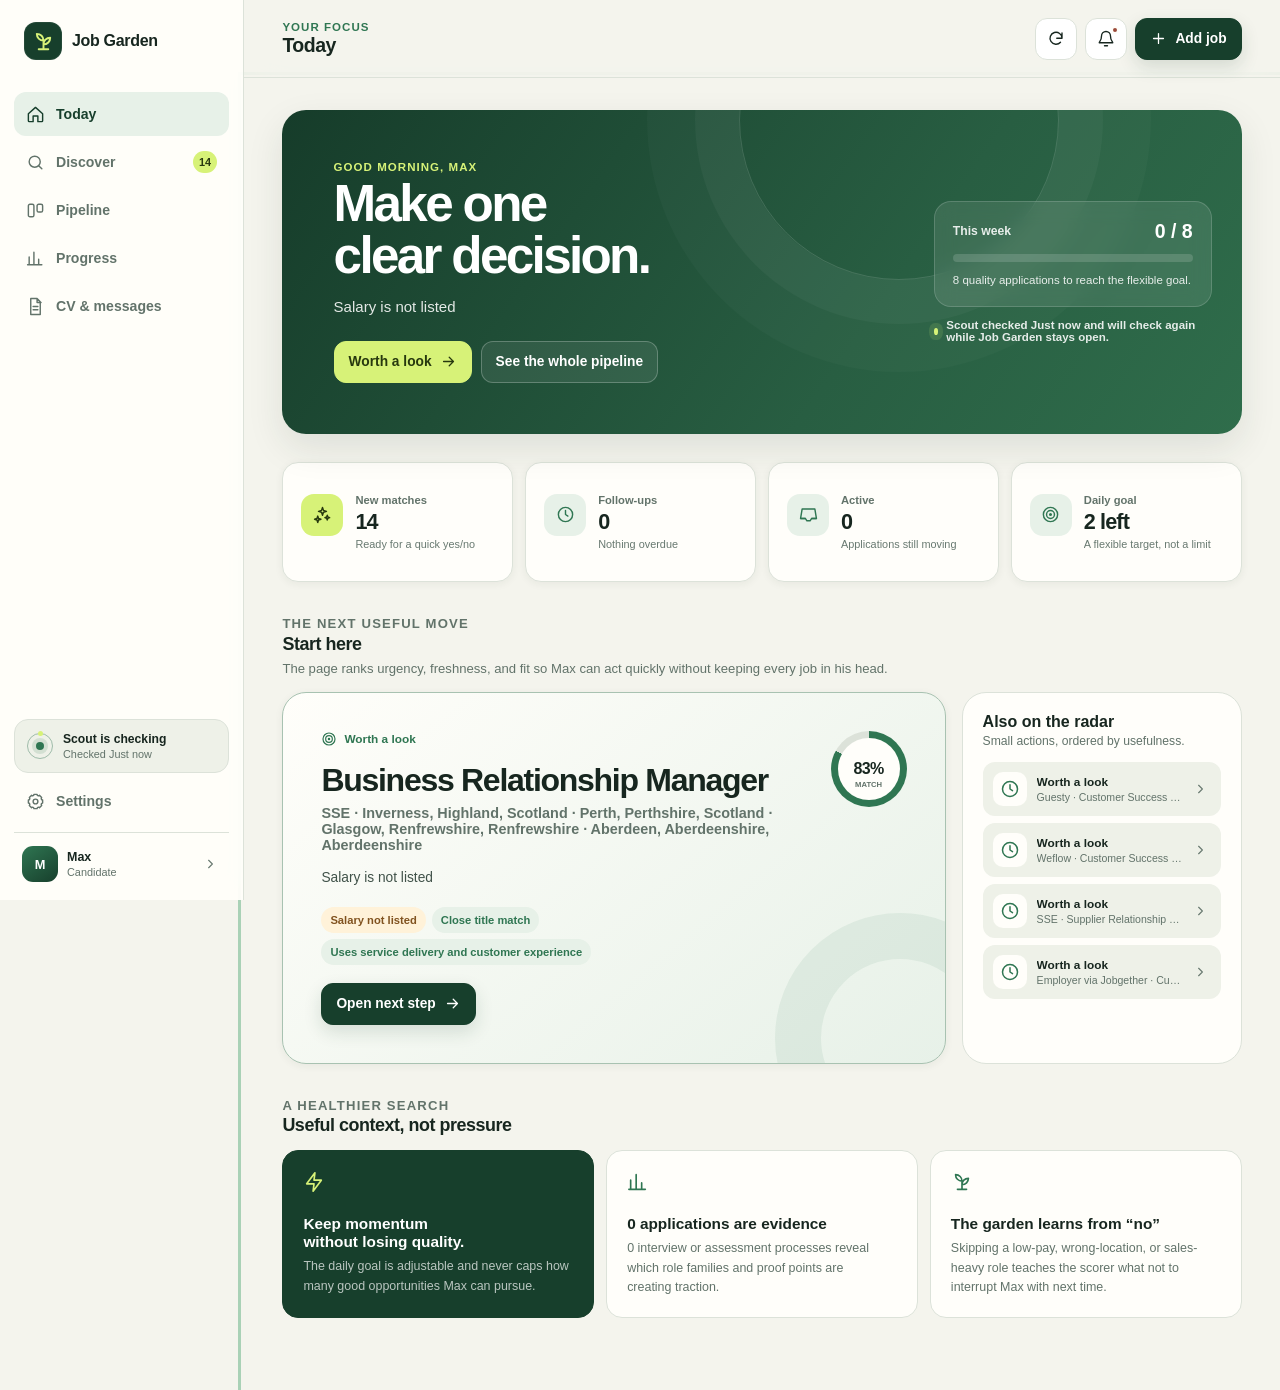
==== commit 382ad220: "Publish shell from b2ab336e5fb9e144963275a6de676534ba024432" ====
--- a/index.html
+++ b/index.html
@@ -12,11 +12,11 @@
     >
     <title>Max's Job Garden</title>
     <meta name="description" content="A focused, practical job-search workspace built for Max.">
-    <script src="./bootstrap.js?v=20260720-10"></script>
+    <script src="./bootstrap.js?v=20260720-11"></script>
     <link rel="manifest" href="./manifest.webmanifest?v=20260720-7">
     <link rel="icon" href="./assets/garden-mark.svg" type="image/svg+xml">
     <link rel="apple-touch-icon" sizes="192x192" href="./assets/garden-mark-192.png">
-    <link rel="stylesheet" href="./styles.css?v=20260720-10">
+    <link rel="stylesheet" href="./styles.css?v=20260720-11">
   </head>
   <body>
     <a class="skip-link" href="#viewContent">Skip to the workspace</a>
@@ -194,6 +194,6 @@
     </svg>
 
     <script src="./assets/jspdf.umd.min.js"></script>
-    <script type="module" src="./app.js?v=20260720-10"></script>
+    <script type="module" src="./app.js?v=20260720-11"></script>
   </body>
 </html>
--- a/styles.css
+++ b/styles.css
@@ -337,55 +337,62 @@
 :root[data-theme="dark"] .insight-card.accent p { color: rgba(23,38,31,.72); }
 
 /* Discover */
-.discover-heading { margin-bottom: 14px; }
-.discover-modes { display: grid; grid-template-columns: 1fr 1fr; gap: 8px; margin-bottom: 12px; border-radius: 16px; padding: 5px; background: var(--surface-muted); }
-.discover-mode { display: grid; min-width: 0; grid-template-columns: minmax(0, 1fr) auto; align-items: center; gap: 12px; border: 1px solid transparent; border-radius: 12px; padding: 11px 13px; color: var(--muted); background: transparent; text-align: left; }
+.discover-heading { margin-bottom: 20px; }
+.discover-heading h2 { font-size: clamp(1.7rem, 3vw, 2.55rem); letter-spacing: -0.045em; }
+.discover-heading p { max-width: 760px; font-size: 0.88rem; }
+.discover-modes { display: grid; max-width: 680px; grid-template-columns: 1fr 1fr; gap: 6px; margin-bottom: 14px; border-radius: 15px; padding: 5px; background: var(--surface-muted); }
+.discover-mode { display: grid; min-width: 0; grid-template-columns: minmax(0, 1fr) auto; align-items: center; gap: 12px; border: 1px solid transparent; border-radius: 11px; padding: 10px 12px; color: var(--muted); background: transparent; text-align: left; }
 .discover-mode:hover { color: var(--ink); }
 .discover-mode.active { border-color: var(--line); color: var(--ink); background: var(--surface); box-shadow: var(--shadow-sm); }
 .discover-mode span { display: grid; min-width: 0; gap: 2px; }
-.discover-mode strong { font-size: 0.78rem; }
-.discover-mode small { color: var(--muted); font-size: 0.64rem; }
+.discover-mode strong { font-size: 0.8rem; }
+.discover-mode small { color: var(--muted); font-size: 0.71rem; }
 .discover-mode b { display: inline-grid; min-width: 30px; height: 30px; place-items: center; border-radius: 999px; padding: 0 7px; color: var(--green); background: var(--surface-green); font-size: 0.7rem; }
-.freshness-overview { display: grid; grid-template-columns: repeat(auto-fit, minmax(150px, 1fr)); gap: 10px; margin: 4px 0 18px; }
-.freshness-stat { display: grid; min-height: 112px; align-content: center; border: 1px solid var(--line); border-radius: 15px; padding: 15px 17px; background: var(--surface); }
-.freshness-stat > span { color: var(--muted); font-size: 0.68rem; font-weight: 790; }
-.freshness-stat > strong { margin: 2px 0; font-size: 1.8rem; line-height: 1; letter-spacing: -0.055em; }
-.freshness-stat > small { color: var(--faint); font-size: 0.66rem; line-height: 1.4; }
-.freshness-stat.urgent { border-color: color-mix(in srgb, var(--green) 35%, var(--line)); background: linear-gradient(145deg, var(--surface-green), var(--surface)); }
-.discover-toolbar { display: grid; grid-template-columns: minmax(240px, 1fr) auto auto; gap: 10px; margin-bottom: 12px; }
-.search-box { display: flex; min-width: 0; min-height: 44px; align-items: center; gap: 8px; border: 1px solid var(--line); border-radius: 12px; padding: 0 12px; background: var(--surface); }
+.discover-search-panel { margin-bottom: 22px; border: 1px solid var(--line); border-radius: 18px; padding: 14px; background: var(--surface); box-shadow: var(--shadow-sm); }
+.discover-toolbar { display: grid; grid-template-columns: minmax(260px, 1fr) 190px auto; gap: 9px; }
+.discover-toolbar.all-search { grid-template-columns: minmax(260px, 1fr) 190px; }
+.search-box { display: flex; min-width: 0; min-height: 50px; align-items: center; gap: 9px; border: 1px solid var(--line-strong); border-radius: 13px; padding: 0 14px; background: var(--surface-raised); }
 .search-box:focus-within { border-color: var(--green); box-shadow: 0 0 0 3px color-mix(in srgb, var(--focus) 18%, transparent); }
 .search-box svg { width: 18px; flex: 0 0 18px; color: var(--muted); }
-.search-box input { width: 100%; min-width: 0; border: 0; outline: 0; padding: 10px 0; color: var(--ink); background: transparent; }
-.toolbar-select { min-height: 44px; border: 1px solid var(--line); border-radius: 12px; padding: 0 36px 0 12px; color: var(--ink); background: var(--surface); font-size: 0.8rem; font-weight: 700; }
-.keyword-suggestions { display: flex; flex-wrap: wrap; align-items: center; gap: 6px; margin: -2px 0 12px; color: var(--muted); font-size: 0.68rem; }
-.keyword-suggestions > span { margin-right: 2px; font-weight: 750; }
+.search-box input { width: 100%; min-width: 0; border: 0; outline: 0; padding: 12px 0; color: var(--ink); background: transparent; font-size: 0.88rem; }
+.toolbar-select { min-height: 46px; border: 1px solid var(--line); border-radius: 12px; padding: 0 36px 0 12px; color: var(--ink); background: var(--surface-raised); font-size: 0.78rem; font-weight: 700; }
+.filter-group { display: grid; grid-template-columns: 62px minmax(0, 1fr); align-items: start; gap: 10px; margin-top: 13px; padding-top: 13px; border-top: 1px solid var(--line); }
+.filter-label { padding-top: 9px; color: var(--muted); font-size: 0.7rem; font-weight: 800; text-transform: uppercase; letter-spacing: .045em; }
+.keyword-suggestions { display: flex; flex-wrap: wrap; align-items: center; gap: 6px; margin-top: 12px; padding-top: 12px; border-top: 1px solid var(--line); color: var(--muted); font-size: 0.68rem; }
+.keyword-suggestions > span { margin-right: 3px; font-weight: 780; }
 .keyword-suggestions button { min-height: 29px; border: 1px solid var(--line); border-radius: 999px; padding: 0 9px; color: var(--ink-soft); background: var(--surface); font-size: 0.68rem; }
 .keyword-suggestions button:hover { border-color: color-mix(in srgb, var(--green) 42%, var(--line)); color: var(--green); background: var(--surface-green); }
-.filter-strip { display: flex; flex-wrap: wrap; gap: 7px; margin-bottom: 20px; }
+.filter-strip { display: flex; flex-wrap: wrap; gap: 7px; margin: 0; }
 .filter-chip { min-height: 34px; border-radius: 999px; padding: 0 11px; color: var(--muted); font-size: 0.74rem; background: var(--surface); }
 .filter-chip:hover { color: var(--ink); border-color: var(--line-strong); }
 .filter-chip.active { border-color: color-mix(in srgb, var(--green) 40%, var(--line)); color: var(--green-strong); background: var(--surface-green); }
 .filter-chip .chip-count { display: inline-grid; min-width: 18px; height: 18px; place-items: center; border-radius: 999px; padding: 0 5px; color: var(--green); background: var(--surface); font-size: 0.62rem; }
-.results-line { display: flex; align-items: center; justify-content: space-between; gap: 12px; margin-bottom: 10px; color: var(--muted); font-size: 0.76rem; }
+.results-line { display: flex; align-items: center; justify-content: space-between; gap: 12px; margin-bottom: 12px; color: var(--muted); font-size: 0.76rem; }
 .results-line strong { color: var(--ink); }
-.job-grid { display: grid; grid-template-columns: repeat(2, minmax(0, 1fr)); gap: 12px; }
-.job-card { position: relative; display: flex; min-width: 0; min-height: 270px; flex-direction: column; overflow: hidden; border: 1px solid var(--line); border-radius: var(--radius-md); padding: 20px; color: inherit; background: var(--surface); box-shadow: var(--shadow-sm); text-align: left; transition: border-color 150ms ease, transform 150ms ease, box-shadow 150ms ease; }
+.job-grid { display: grid; grid-template-columns: repeat(2, minmax(0, 1fr)); gap: 14px; }
+.job-card { position: relative; display: flex; min-width: 0; min-height: 288px; flex-direction: column; overflow: hidden; border: 1px solid var(--line); border-radius: 17px; padding: 18px; color: inherit; background: var(--surface); box-shadow: var(--shadow-sm); text-align: left; transition: border-color 150ms ease, transform 150ms ease, box-shadow 150ms ease; }
 .job-card:hover { border-color: color-mix(in srgb, var(--green) 42%, var(--line)); box-shadow: var(--shadow-md); transform: translateY(-2px); }
 .job-card.unseen::before { position: absolute; top: 0; left: 0; width: 4px; height: 100%; background: var(--lime); content: ""; }
-.job-card-top { display: grid; grid-template-columns: minmax(0, 1fr) 70px; gap: 12px; }
-.job-card h3 { display: -webkit-box; overflow: hidden; margin: 12px 0 5px; font-size: 1.08rem; line-height: 1.25; letter-spacing: -0.025em; -webkit-box-orient: vertical; -webkit-line-clamp: 2; }
+.job-card-top { display: flex; min-height: 29px; align-items: flex-start; justify-content: space-between; gap: 10px; }
+.match-badge { display: inline-flex; min-height: 29px; flex: 0 0 auto; align-items: center; gap: 5px; border: 1px solid var(--line); border-radius: 999px; padding: 0 9px; color: var(--muted); background: var(--surface-muted); font-size: 0.68rem; }
+.match-badge strong { color: var(--ink); font-size: 0.7rem; }
+.match-badge.excellent, .match-badge.strong { border-color: color-mix(in srgb, var(--green) 26%, var(--line)); color: var(--green); background: var(--surface-green); }
+.match-badge.possible { color: var(--amber); background: var(--surface-amber); }
+.match-badge.low { color: var(--coral); background: var(--surface-coral); }
+.job-card-title { min-height: 69px; padding-top: 13px; }
+.job-card h3 { display: -webkit-box; overflow: hidden; margin: 0 0 5px; font-size: 1.08rem; line-height: 1.25; letter-spacing: -0.025em; -webkit-box-orient: vertical; -webkit-line-clamp: 2; }
 .job-card-company { display: block; overflow: hidden; color: var(--muted); font-size: 0.8rem; font-weight: 650; text-overflow: ellipsis; white-space: nowrap; }
-.job-card .score-ring { width: 64px; height: 64px; justify-self: end; }
-.job-card .score-ring::before { inset: 6px; }
-.job-card .score-ring small { bottom: 14px; }
-.job-card-meta { display: flex; flex-wrap: wrap; gap: 8px 14px; margin: 18px 0 12px; color: var(--muted); font-size: 0.72rem; }
-.job-card-meta span { display: inline-flex; align-items: center; gap: 5px; min-width: 0; }
-.job-card-meta svg { width: 14px; height: 14px; flex: 0 0 14px; }
-.job-card-scan { display: -webkit-box; overflow: hidden; margin: 0 0 13px; color: var(--ink-soft); font-size: 0.75rem; line-height: 1.5; -webkit-box-orient: vertical; -webkit-line-clamp: 3; }
-.job-card-reasons { display: flex; flex-wrap: wrap; gap: 5px; margin-top: auto; padding-top: 12px; border-top: 1px solid var(--line); }
+.job-card-facts { display: grid; gap: 7px; margin: 14px 0; padding: 12px 0; border-top: 1px solid var(--line); border-bottom: 1px solid var(--line); color: var(--muted); font-size: 0.71rem; }
+.job-card-facts > span { display: grid; min-width: 0; grid-template-columns: 15px minmax(0, 1fr); align-items: start; gap: 6px; }
+.job-card-facts svg { width: 14px; height: 14px; margin-top: 1px; }
+.job-card-facts > span:first-child > span { display: -webkit-box; overflow: hidden; line-height: 1.35; -webkit-box-orient: vertical; -webkit-line-clamp: 2; }
+.job-card-signal { display: grid; gap: 3px; margin-bottom: 14px; }
+.job-card-signal > span { color: var(--muted); font-size: 0.67rem; font-weight: 790; text-transform: uppercase; letter-spacing: .045em; }
+.job-card-signal strong { display: -webkit-box; overflow: hidden; color: var(--ink-soft); font-size: 0.74rem; line-height: 1.38; -webkit-box-orient: vertical; -webkit-line-clamp: 2; }
+.job-card-signal small { display: -webkit-box; overflow: hidden; margin-top: 3px; color: var(--amber); font-size: 0.7rem; line-height: 1.35; -webkit-box-orient: vertical; -webkit-line-clamp: 1; }
 .job-card-footer { display: flex; align-items: center; justify-content: space-between; gap: 10px; margin-top: 12px; }
-.job-card-footer span { color: var(--faint); font-size: 0.66rem; }
+.job-card-footer { margin-top: auto; }
+.job-card-footer span { overflow: hidden; color: var(--faint); font-size: 0.7rem; text-overflow: ellipsis; white-space: nowrap; }
 .job-card-footer strong { display: inline-flex; align-items: center; gap: 5px; color: var(--green); font-size: 0.72rem; }
 .load-more { display: flex; justify-content: center; padding-top: 18px; }
 
@@ -561,26 +568,22 @@
 .job-dialog-shell { min-height: 500px; }
 .job-dialog-header { position: sticky; z-index: 4; top: 0; display: flex; align-items: center; justify-content: space-between; gap: 12px; border-bottom: 1px solid var(--line); padding: 13px 18px; background: color-mix(in srgb, var(--surface) 94%, transparent); backdrop-filter: blur(14px); }
 .job-dialog-header > span { color: var(--muted); font-size: 0.7rem; font-weight: 730; }
-.job-detail { display: grid; gap: 22px; padding: clamp(20px, 4vw, 36px); }
-.job-detail-hero { display: grid; grid-template-columns: minmax(0, 1fr) 92px; gap: 22px; }
+.job-detail { display: grid; gap: 18px; padding: clamp(20px, 4vw, 34px); }
+.job-detail-hero { display: block; }
 .job-detail-hero h2 { margin: 10px 0 7px; font-size: clamp(1.7rem, 4vw, 2.65rem); line-height: 1.04; letter-spacing: -0.052em; }
-.job-detail-company { margin: 0 0 16px; color: var(--muted); font-size: 0.88rem; font-weight: 650; }
-.job-detail-summary { max-width: 720px; margin: 0; color: var(--ink-soft); font-size: 0.84rem; line-height: 1.62; }
-.job-detail-hero .score-ring { width: 88px; height: 88px; }
-.job-detail-hero .score-ring::before { inset: 8px; }
-.job-detail-hero .score-ring strong { font-size: 1.1rem; }
-.job-detail-hero .score-ring small { bottom: 20px; }
+.job-detail-company { margin: 0 0 13px; color: var(--muted); font-size: 0.9rem; font-weight: 680; }
+.job-detail-summary { max-width: 720px; margin: 0; color: var(--ink-soft); font-size: 0.83rem; line-height: 1.58; }
 .job-detail-actions { display: flex; flex-wrap: wrap; gap: 8px; }
-.decision-facts { display: grid; grid-template-columns: repeat(3, minmax(0, 1fr)); overflow: hidden; border: 1px solid var(--line); border-radius: 15px; background: var(--surface-raised); }
+.decision-facts { display: grid; grid-template-columns: repeat(4, minmax(0, 1fr)); overflow: hidden; border: 1px solid var(--line); border-radius: 15px; background: var(--surface-raised); }
 .decision-fact { display: grid; min-width: 0; grid-template-columns: 34px minmax(0, 1fr); align-items: center; gap: 9px; padding: 13px 14px; border-right: 1px solid var(--line); }
 .decision-fact:last-child { border-right: 0; }
 .decision-fact-icon { display: grid; width: 34px; height: 34px; place-items: center; border-radius: 10px; color: var(--green); background: var(--surface-green); }
 .decision-fact-icon svg { width: 16px; height: 16px; }
 .decision-fact small, .decision-fact strong { display: block; overflow: hidden; text-overflow: ellipsis; white-space: nowrap; }
-.decision-fact small { margin-bottom: 2px; color: var(--muted); font-size: 0.61rem; font-weight: 710; }
-.decision-fact strong { font-size: 0.72rem; }
+.decision-fact small { margin-bottom: 2px; color: var(--muted); font-size: 0.67rem; font-weight: 710; }
+.decision-fact strong { font-size: 0.75rem; }
 .job-detail-grid { display: grid; grid-template-columns: 1fr 1fr; gap: 12px; }
-.detail-card { border: 1px solid var(--line); border-radius: 14px; padding: 16px; background: var(--surface-raised); }
+.detail-card { border: 1px solid var(--line); border-radius: 14px; padding: 17px; background: var(--surface-raised); }
 .decision-card.good { border-color: color-mix(in srgb, var(--green) 24%, var(--line)); background: color-mix(in srgb, var(--surface-green) 50%, var(--surface-raised)); }
 .detail-card h3 { display: flex; align-items: center; gap: 7px; margin: 0 0 12px; font-size: 0.82rem; }
 .detail-card h3 svg { width: 17px; height: 17px; color: var(--green); }
@@ -706,12 +709,15 @@
   .insight-grid { grid-template-columns: 1fr; }
   .insight-card.accent { grid-column: auto; }
   .discover-modes { grid-template-columns: 1fr; }
-  .freshness-overview { grid-auto-columns: minmax(138px, 1fr); grid-auto-flow: column; grid-template-columns: none; overflow-x: auto; padding-bottom: 4px; }
-  .freshness-stat { min-height: 104px; }
   .discover-toolbar { grid-template-columns: 1fr 1fr; }
+  .discover-toolbar.all-search { grid-template-columns: 1fr 1fr; }
   .search-box { grid-column: 1 / -1; }
+  .filter-group { grid-template-columns: 1fr; gap: 7px; }
+  .filter-label { padding-top: 0; }
+  .filter-chip { min-height: 40px; }
+  .keyword-suggestions button { min-height: 36px; }
   .job-grid { grid-template-columns: 1fr; }
-  .job-card { min-height: 250px; }
+  .job-card { min-height: 280px; }
   .pipeline-summary { grid-template-columns: 1fr 1fr; }
   .progress-story h2 { font-size: 1.75rem; }
   .field-grid, .field-grid.three { grid-template-columns: 1fr; }
@@ -721,13 +727,12 @@
   .job-dialog, .form-dialog { width: 100vw; max-width: 100vw; height: 100dvh; max-height: 100dvh; border: 0; border-radius: 0; }
   .job-dialog-header { padding-top: calc(13px + env(safe-area-inset-top)); }
   .job-detail { padding: 20px 16px calc(28px + env(safe-area-inset-bottom)); }
-  .job-detail-hero { grid-template-columns: minmax(0, 1fr) 76px; gap: 12px; }
+  .job-detail-hero { display: block; }
   .job-detail-hero h2 { font-size: 1.75rem; }
-  .job-detail-hero .score-ring { width: 72px; height: 72px; }
-  .job-detail-hero .score-ring small { bottom: 15px; }
-  .decision-facts { grid-template-columns: 1fr; }
-  .decision-fact { border-right: 0; border-bottom: 1px solid var(--line); }
-  .decision-fact:last-child { border-bottom: 0; }
+  .decision-facts { grid-template-columns: 1fr 1fr; }
+  .decision-fact { border-right: 1px solid var(--line); border-bottom: 1px solid var(--line); }
+  .decision-fact:nth-child(2n) { border-right: 0; }
+  .decision-fact:nth-child(n+3) { border-bottom: 0; }
   .job-detail-grid { grid-template-columns: 1fr; }
   .job-decision-bar { display: grid; padding-inline: 12px; }
   .job-decision-secondary, .job-decision-primary { display: grid; grid-template-columns: repeat(2, minmax(0, 1fr)); width: 100%; }
@@ -744,10 +749,14 @@
   .metric-card { display: block; min-height: 96px; }
   .metric-icon { display: none; }
   .focus-score .score-ring { width: 66px; height: 66px; }
-  .freshness-overview { grid-auto-columns: minmax(128px, 1fr); grid-template-columns: none; margin-inline: -2px; }
   .discover-toolbar { grid-template-columns: 1fr; }
+  .discover-toolbar.all-search { grid-template-columns: 1fr; }
   .search-box { grid-column: auto; }
   .toolbar-select { width: 100%; }
+  .discover-search-panel { margin-inline: -2px; padding: 12px; }
+  .decision-facts { grid-template-columns: 1fr; }
+  .decision-fact, .decision-fact:nth-child(2n), .decision-fact:nth-child(n+3) { border-right: 0; border-bottom: 1px solid var(--line); }
+  .decision-fact:last-child { border-bottom: 0; }
   .progress-highlight, .progress-grid { gap: 10px; }
   .message-tabs { overflow-x: auto; }
   .segmented-button { flex: 0 0 auto; }
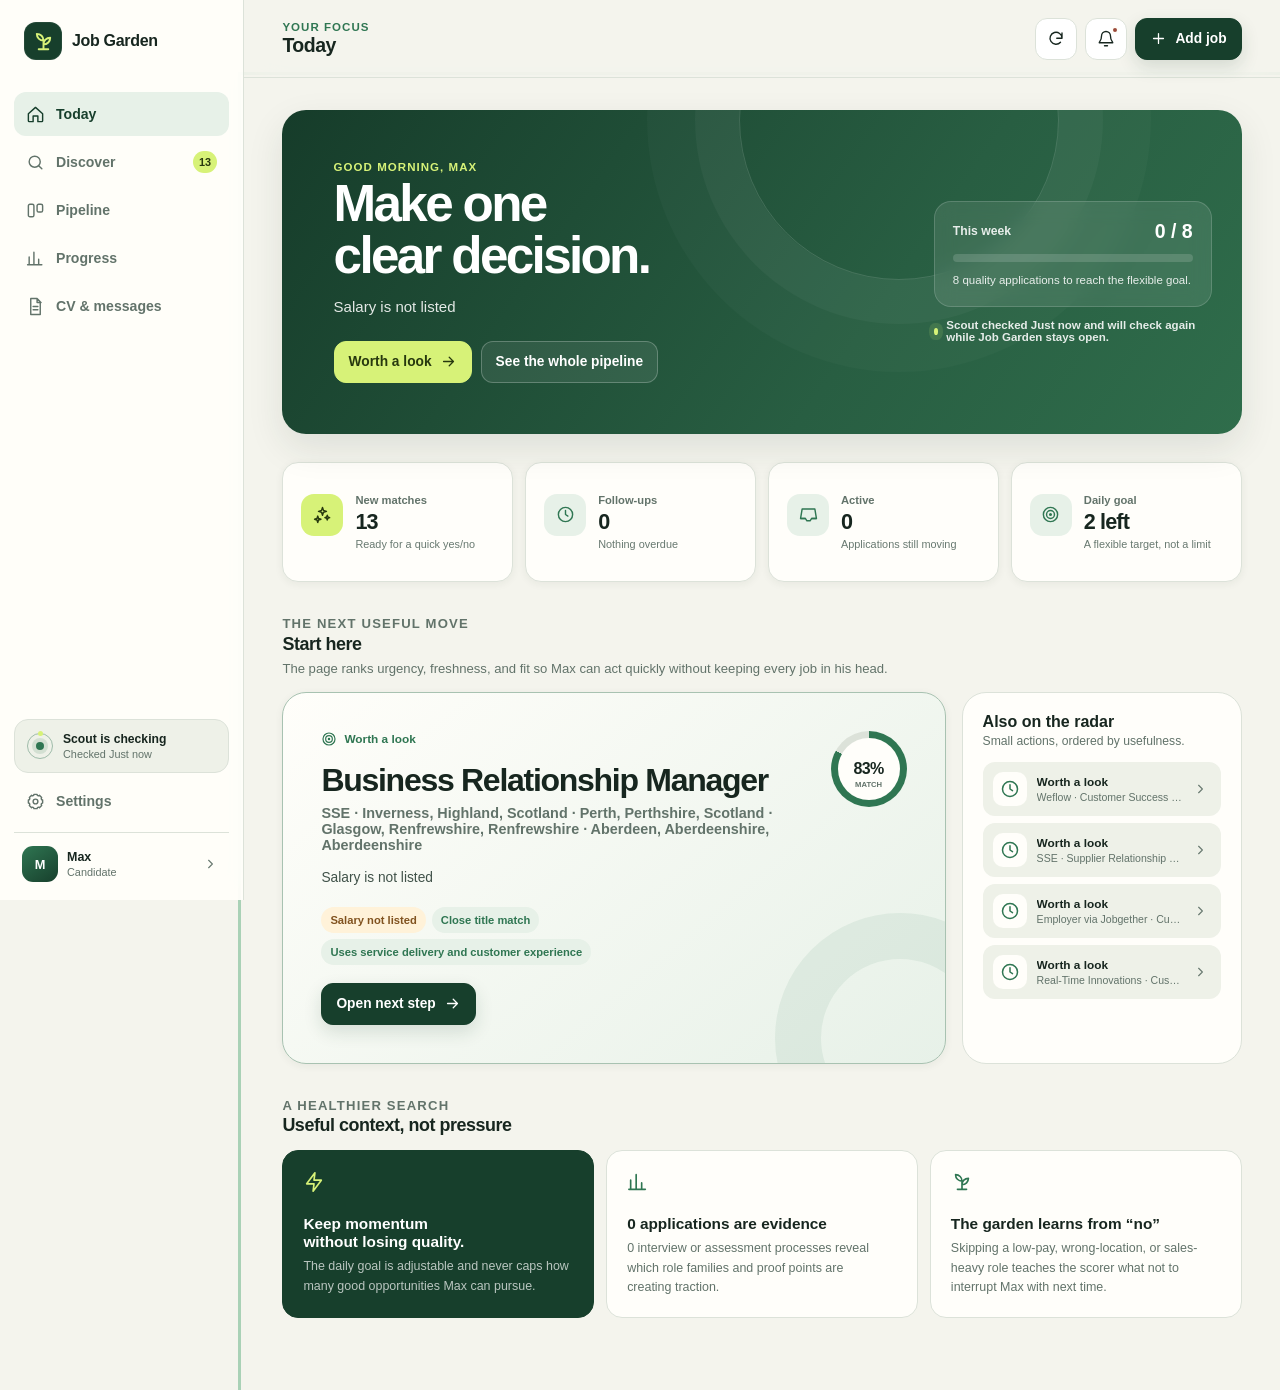
==== commit 8d88d1b4: "Publish shell from e03b1b171b2f21d354f6ee4626418912c937e66f" ====
--- a/index.html
+++ b/index.html
@@ -12,11 +12,11 @@
     >
     <title>Max's Job Garden</title>
     <meta name="description" content="A focused, practical job-search workspace built for Max.">
-    <script src="./bootstrap.js?v=20260720-11"></script>
+    <script src="./bootstrap.js?v=20260720-13"></script>
     <link rel="manifest" href="./manifest.webmanifest?v=20260720-7">
     <link rel="icon" href="./assets/garden-mark.svg" type="image/svg+xml">
     <link rel="apple-touch-icon" sizes="192x192" href="./assets/garden-mark-192.png">
-    <link rel="stylesheet" href="./styles.css?v=20260720-11">
+    <link rel="stylesheet" href="./styles.css?v=20260720-13">
   </head>
   <body>
     <a class="skip-link" href="#viewContent">Skip to the workspace</a>
@@ -194,6 +194,6 @@
     </svg>
 
     <script src="./assets/jspdf.umd.min.js"></script>
-    <script type="module" src="./app.js?v=20260720-11"></script>
+    <script type="module" src="./app.js?v=20260720-13"></script>
   </body>
 </html>
--- a/styles.css
+++ b/styles.css
@@ -470,6 +470,9 @@
 .profile-fact svg { width: 15px; height: 15px; color: var(--green); }
 .cv-job-card h3, .cv-preview-card h3, .message-card h3 { margin: 0 0 5px; font-size: 0.9rem; }
 .cv-job-card > p, .cv-preview-card > p, .message-card > p { margin: 0 0 14px; color: var(--muted); font-size: 0.72rem; line-height: 1.5; }
+.cv-storage-status { display: inline-flex; min-height: 28px; align-items: center; margin: 14px 0 2px; border-radius: 999px; padding: 0 9px; color: var(--amber); background: var(--surface-amber); font-size: 0.67rem; font-weight: 760; }
+.cv-storage-status.ready { color: var(--green); background: var(--surface-green); }
+.cv-unlock-note { margin: -3px 2px 2px !important; color: var(--muted); font-size: 0.68rem !important; line-height: 1.45 !important; text-align: center; }
 .job-picker { width: 100%; min-height: 42px; border: 1px solid var(--line); border-radius: 11px; padding: 0 34px 0 11px; color: var(--ink); background: var(--surface-raised); font-size: 0.78rem; }
 .cv-actions { display: grid; gap: 8px; margin-top: 12px; }
 .tailoring-grid { display: grid; grid-template-columns: 1fr 1fr; overflow: hidden; border: 1px solid var(--line); border-radius: 14px; }
@@ -515,6 +518,18 @@
 .field input, .field select { min-height: 42px; }
 .field textarea { min-height: 92px; resize: vertical; line-height: 1.5; }
 .field input:focus, .field select:focus, .field textarea:focus, .inline-input:focus { border-color: var(--green); outline: 0; box-shadow: 0 0 0 3px color-mix(in srgb, var(--focus) 18%, transparent); }
+.employment-history { display: grid; gap: 12px; margin-top: 20px; padding-top: 20px; border-top: 1px solid var(--line); }
+.employment-history-heading { display: flex; align-items: flex-start; justify-content: space-between; gap: 14px; }
+.employment-history-heading h3 { margin: 0 0 4px; font-size: 0.9rem; }
+.employment-history-heading p { max-width: 620px; margin: 0; color: var(--muted); font-size: 0.7rem; line-height: 1.5; }
+.history-count { display: inline-flex; min-height: 28px; flex: 0 0 auto; align-items: center; border-radius: 999px; padding: 0 9px; color: var(--green); background: var(--surface-green); font-size: 0.68rem; font-weight: 760; }
+.employment-role-list { display: grid; gap: 10px; }
+.employment-role { border: 1px solid var(--line); border-radius: 14px; padding: 15px; background: color-mix(in srgb, var(--surface-muted) 45%, var(--surface-raised)); }
+.employment-role-header { display: flex; align-items: center; justify-content: space-between; gap: 12px; margin-bottom: 13px; }
+.employment-role-header > strong { font-size: 0.76rem; }
+.employment-empty { display: grid; min-height: 116px; place-content: center; justify-items: center; border: 1px dashed var(--line-strong); border-radius: 14px; padding: 22px; color: var(--muted); text-align: center; }
+.employment-empty strong { margin-bottom: 5px; color: var(--ink); font-size: 0.78rem; }
+.employment-empty span { max-width: 420px; font-size: 0.7rem; line-height: 1.5; }
 .check-grid { display: grid; grid-template-columns: repeat(2, minmax(0, 1fr)); gap: 8px; }
 .check-control { display: flex; min-height: 42px; align-items: center; gap: 9px; border: 1px solid var(--line); border-radius: 11px; padding: 9px 11px; color: var(--ink-soft); background: var(--surface-raised); font-size: 0.74rem; font-weight: 650; }
 .check-control input { width: 17px; height: 17px; margin: 0; accent-color: var(--green); }
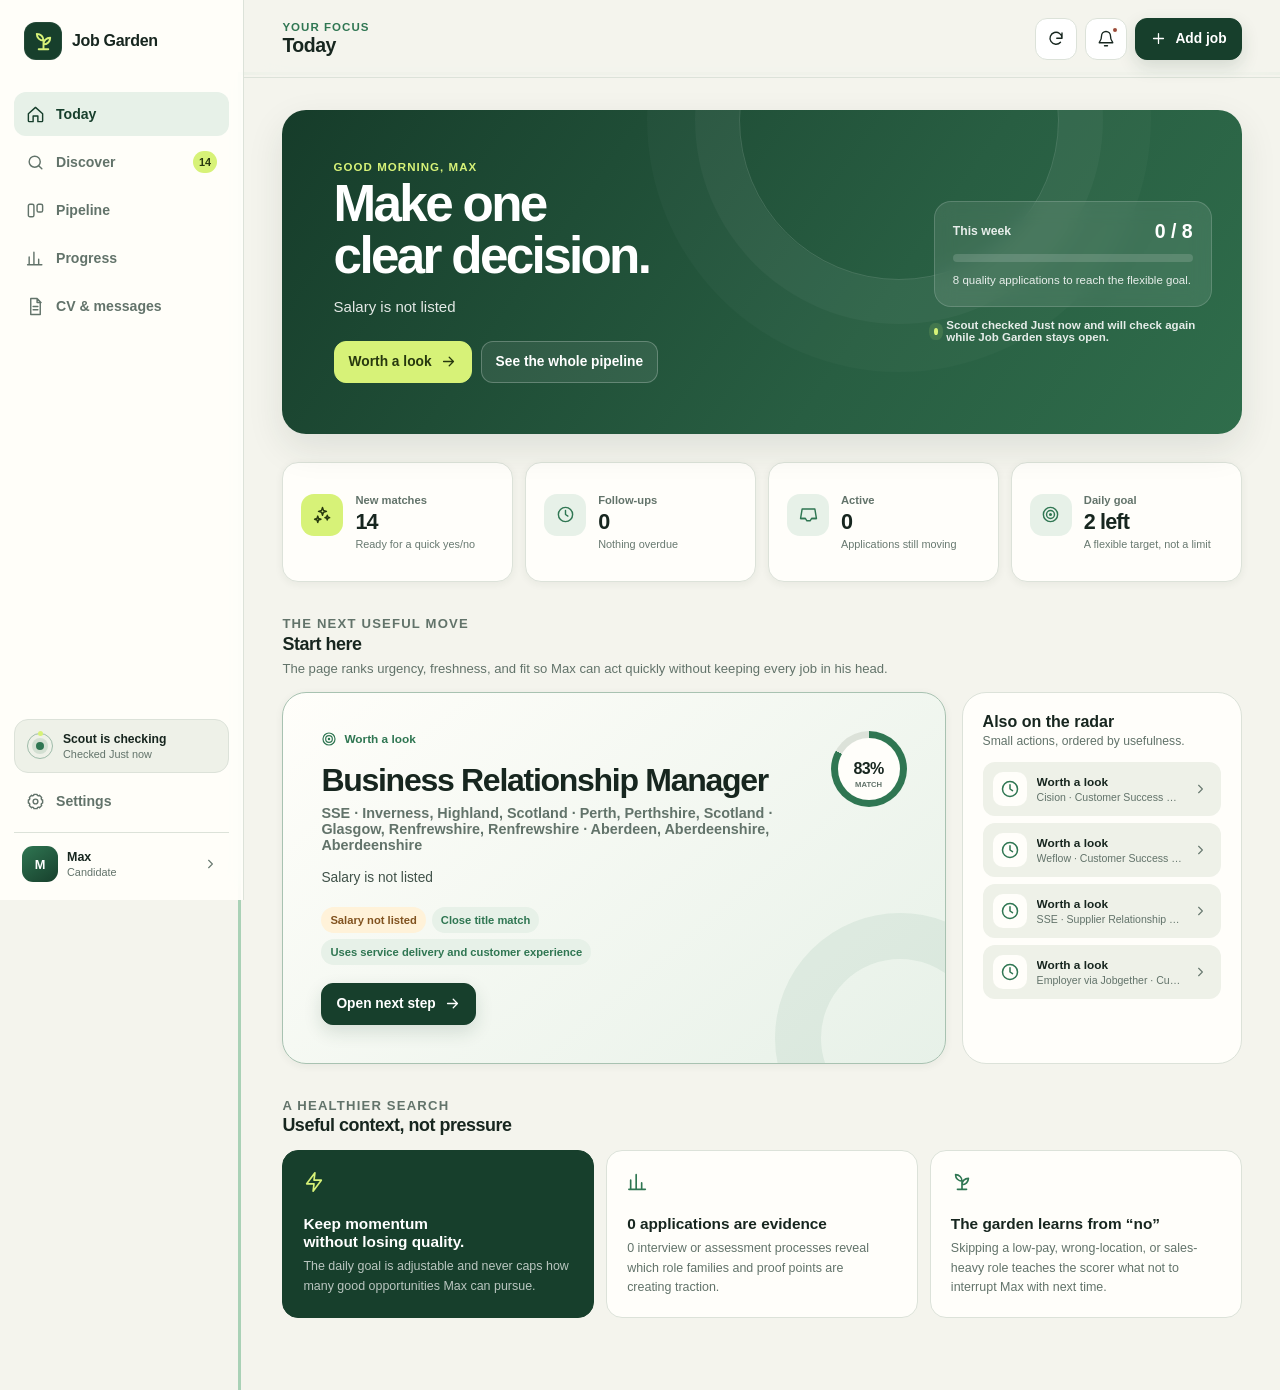
==== commit 6f10d2cf: "Publish shell from 1afa9a4c23417bf00c2794d318fe9f17869808d6" ====
--- a/index.html
+++ b/index.html
@@ -193,7 +193,7 @@
       <symbol id="icon-menu" viewBox="0 0 24 24"><path d="M4 7h16M4 12h16M4 17h16" /></symbol>
     </svg>
 
-    <script src="./assets/jspdf.umd.min.js"></script>
-    <script type="module" src="./app.js?v=20260720-13"></script>
+    <script src="./assets/pdf-lib.min.js"></script>
+    <script type="module" src="./app.js?v=20260720-14"></script>
   </body>
 </html>
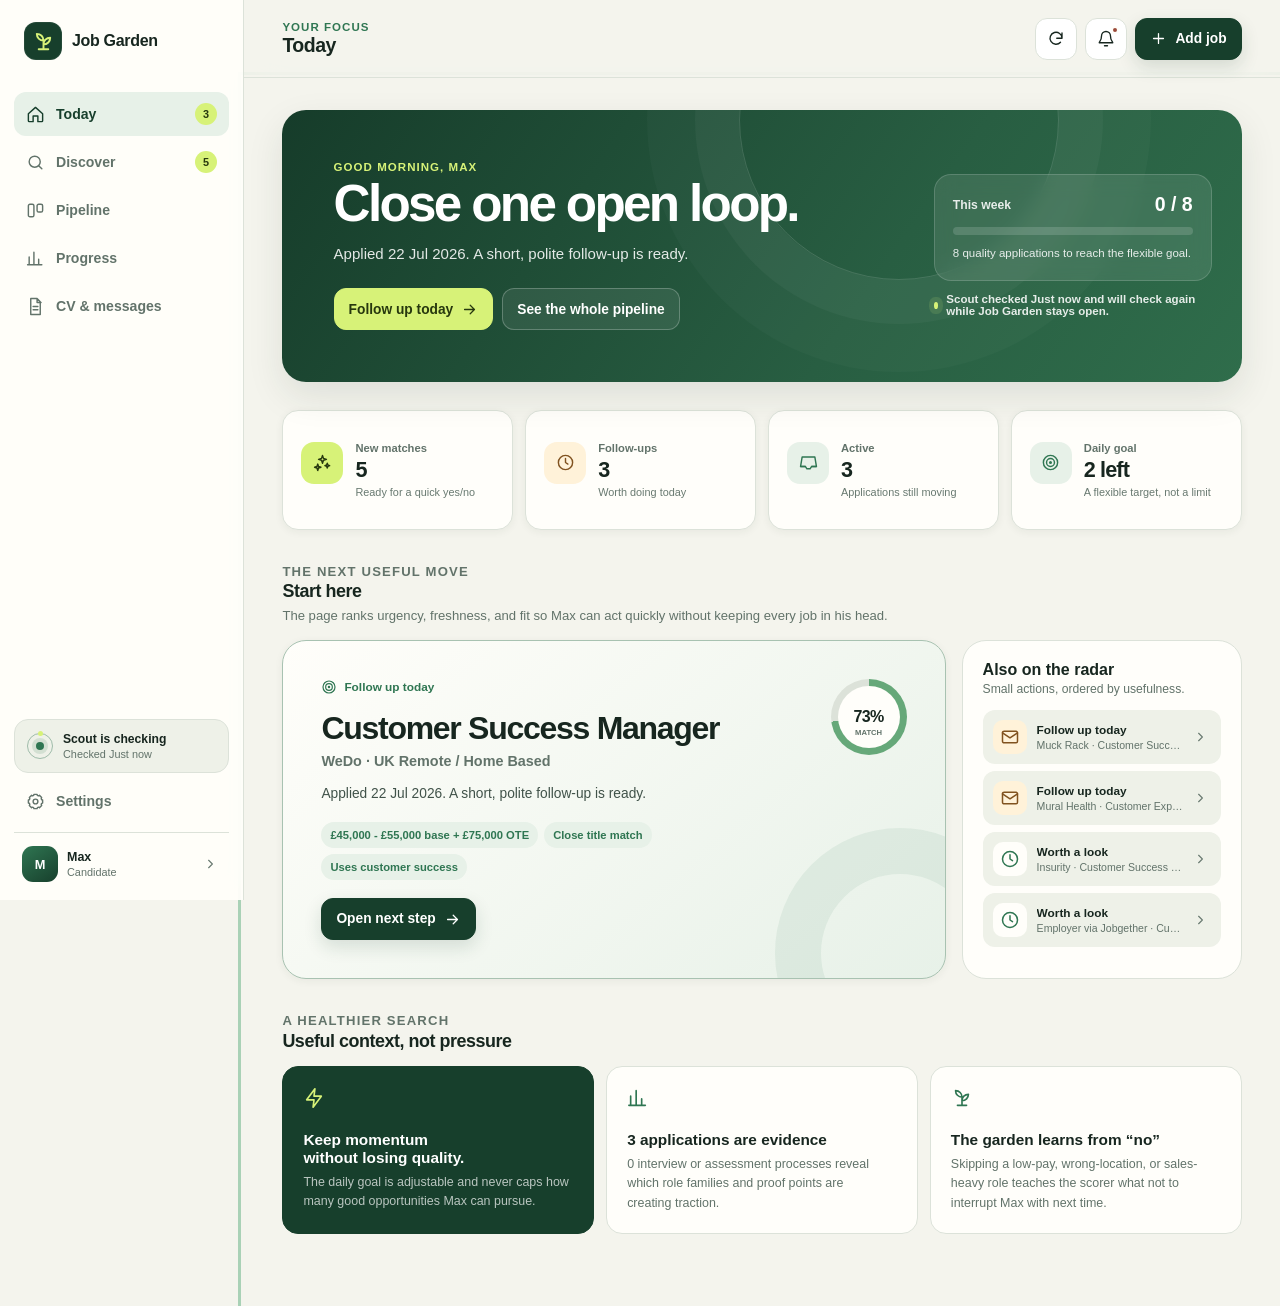
==== commit 128cfa72: "Publish shell from 87b775e45db8d7a485add0d23744a259ab5be626" ====
--- a/index.html
+++ b/index.html
@@ -16,7 +16,7 @@
     <link rel="manifest" href="./manifest.webmanifest?v=20260720-7">
     <link rel="icon" href="./assets/garden-mark.svg" type="image/svg+xml">
     <link rel="apple-touch-icon" sizes="192x192" href="./assets/garden-mark-192.png">
-    <link rel="stylesheet" href="./styles.css?v=20260720-13">
+    <link rel="stylesheet" href="./styles.v20260722-17.css">
   </head>
   <body>
     <a class="skip-link" href="#viewContent">Skip to the workspace</a>
@@ -141,6 +141,33 @@
         <div class="dialog-footer">
           <button class="button quiet" type="button" data-close-dialog="addJobDialog">Cancel</button>
           <button class="button primary" type="submit"><svg aria-hidden="true"><use href="#icon-plus"></use></svg>Add to Discover</button>
+        </div>
+      </form>
+    </dialog>
+
+    <dialog class="form-dialog" id="applicationRecordDialog" aria-labelledby="applicationRecordTitle">
+      <form class="dialog-form" id="applicationRecordForm">
+        <div class="dialog-heading">
+          <div>
+            <p class="eyebrow">Save what was actually sent</p>
+            <h2 id="applicationRecordTitle">Record this application</h2>
+            <p>The message, CV and any cover letter stay attached to this role, so follow-ups and interviews use the same evidence.</p>
+          </div>
+          <button class="icon-button" type="button" data-close-dialog="applicationRecordDialog" aria-label="Close"><svg aria-hidden="true"><use href="#icon-close"></use></svg></button>
+        </div>
+        <input name="jobId" type="hidden">
+        <div class="field-grid">
+          <label class="field"><span>Applied date</span><input name="appliedAt" type="date" required></label>
+          <label class="field"><span>Status</span><select name="status"><option value="applied">Applied</option><option value="follow_up">Follow-up due</option><option value="interview">Interview</option><option value="offer">Offer</option><option value="rejected">Not progressing</option><option value="withdrawn">Withdrawn</option><option value="closed">No response</option></select></label>
+          <label class="field"><span>Contact name</span><input name="contactName" type="text" placeholder="Recruiter or hiring manager"></label>
+          <label class="field"><span>Contact email</span><input name="contactEmail" type="email" placeholder="name@company.com"></label>
+        </div>
+        <label class="field full"><span>Exact message sent</span><textarea name="message" rows="8" required placeholder="Paste the final message exactly as it was submitted."></textarea></label>
+        <label class="field full upload-field"><span>Exact CV submitted</span><input name="cv" type="file" accept=".pdf,.doc,.docx,application/pdf,application/msword,application/vnd.openxmlformats-officedocument.wordprocessingml.document"><small>PDF or Word, up to 8 MB. For an existing record, leave empty to keep its attached CV.</small></label>
+        <label class="field full upload-field"><span>Cover letter submitted (optional)</span><input name="coverLetter" type="file" accept=".pdf,.doc,.docx,application/pdf,application/msword,application/vnd.openxmlformats-officedocument.wordprocessingml.document"><small>Attach the exact PDF or Word file sent. Leave empty if this application did not include one.</small></label>
+        <div class="dialog-footer">
+          <button class="button quiet" type="button" data-close-dialog="applicationRecordDialog">Cancel</button>
+          <button class="button primary" type="submit"><svg aria-hidden="true"><use href="#icon-check"></use></svg>Save application pack</button>
         </div>
       </form>
     </dialog>
@@ -194,6 +221,6 @@
     </svg>
 
     <script src="./assets/pdf-lib.min.js"></script>
-    <script type="module" src="./app.js?v=20260720-14"></script>
+    <script type="module" src="./app.v20260722-17.js"></script>
   </body>
 </html>
--- a/styles.v20260722-17.css
+++ b/styles.v20260722-17.css
@@ -0,0 +1,846 @@
+:root {
+  color-scheme: light;
+  --canvas: #f4f4ed;
+  --canvas-deep: #e9ece3;
+  --surface: #fffefa;
+  --surface-raised: #ffffff;
+  --surface-muted: #eef1e8;
+  --surface-green: #e7f1e8;
+  --surface-lime: #eef8ce;
+  --surface-amber: #fff2d9;
+  --surface-coral: #fae6df;
+  --ink: #17261f;
+  --ink-soft: #405249;
+  --muted: #62736a;
+  --faint: #687970;
+  --line: #dce2d9;
+  --line-strong: #cbd5cb;
+  --green: #2f7652;
+  --green-strong: #173f2c;
+  --green-bright: #66a879;
+  --lime: #d7f278;
+  --lime-ink: #27380e;
+  --amber: #80521f;
+  --coral: #9b493a;
+  --blue: #3a6292;
+  --focus: #8bc4a0;
+  --shadow-sm: 0 2px 8px rgba(29, 50, 39, 0.06);
+  --shadow-md: 0 14px 36px rgba(29, 50, 39, 0.1);
+  --shadow-lg: 0 28px 72px rgba(24, 44, 34, 0.18);
+  --radius-sm: 10px;
+  --radius-md: 16px;
+  --radius-lg: 24px;
+  --radius-xl: 32px;
+  --sidebar-width: 244px;
+  --topbar-height: 78px;
+  --content-max: 1440px;
+  --font: Inter, ui-sans-serif, -apple-system, BlinkMacSystemFont, "Segoe UI", sans-serif;
+  font-family: var(--font);
+  font-synthesis: none;
+  text-rendering: optimizeLegibility;
+}
+
+:root[data-theme="dark"] {
+  color-scheme: dark;
+  --canvas: #101914;
+  --canvas-deep: #0c130f;
+  --surface: #17231c;
+  --surface-raised: #1c2a22;
+  --surface-muted: #233129;
+  --surface-green: #1d3327;
+  --surface-lime: #2c3d20;
+  --surface-amber: #3a2d1e;
+  --surface-coral: #38241f;
+  --ink: #f2f5ef;
+  --ink-soft: #c7d1ca;
+  --muted: #98aaa0;
+  --faint: #84968c;
+  --line: #2b3b32;
+  --line-strong: #3a4b41;
+  --green: #71b68a;
+  --green-strong: #d7f278;
+  --green-bright: #8ac99e;
+  --lime: #c9e867;
+  --lime-ink: #1b280c;
+  --amber: #e0a357;
+  --coral: #e18472;
+  --blue: #82a8d3;
+  --focus: #8bc4a0;
+  --shadow-sm: 0 2px 8px rgba(0, 0, 0, 0.18);
+  --shadow-md: 0 14px 36px rgba(0, 0, 0, 0.24);
+  --shadow-lg: 0 28px 72px rgba(0, 0, 0, 0.36);
+}
+
+@media (prefers-color-scheme: dark) {
+  :root:not([data-theme="light"]) {
+    color-scheme: dark;
+    --canvas: #101914;
+    --canvas-deep: #0c130f;
+    --surface: #17231c;
+    --surface-raised: #1c2a22;
+    --surface-muted: #233129;
+    --surface-green: #1d3327;
+    --surface-lime: #2c3d20;
+    --surface-amber: #3a2d1e;
+    --surface-coral: #38241f;
+    --ink: #f2f5ef;
+    --ink-soft: #c7d1ca;
+    --muted: #98aaa0;
+    --faint: #84968c;
+    --line: #2b3b32;
+    --line-strong: #3a4b41;
+    --green: #71b68a;
+    --green-strong: #d7f278;
+    --green-bright: #8ac99e;
+    --lime: #c9e867;
+    --lime-ink: #1b280c;
+    --amber: #e0a357;
+    --coral: #e18472;
+    --blue: #82a8d3;
+    --shadow-sm: 0 2px 8px rgba(0, 0, 0, 0.18);
+    --shadow-md: 0 14px 36px rgba(0, 0, 0, 0.24);
+    --shadow-lg: 0 28px 72px rgba(0, 0, 0, 0.36);
+  }
+}
+
+*, *::before, *::after { box-sizing: border-box; }
+html { min-width: 320px; min-height: 100%; scroll-behavior: smooth; }
+body { min-width: 320px; min-height: 100vh; margin: 0; color: var(--ink); background: var(--canvas); }
+body.dialog-open { overflow: hidden; }
+button, input, select, textarea { font: inherit; }
+button, select, summary { cursor: pointer; }
+button { color: inherit; }
+button:disabled, input:disabled, select:disabled, textarea:disabled { cursor: not-allowed; opacity: 0.52; }
+img, svg { display: block; }
+a { color: inherit; }
+h1, h2, h3, h4, p { margin-top: 0; }
+h1, h2, h3, h4 { text-wrap: balance; }
+p { text-wrap: pretty; }
+svg { width: 20px; height: 20px; fill: none; stroke: currentColor; stroke-width: 1.8; stroke-linecap: round; stroke-linejoin: round; }
+.svg-sprite { position: absolute; width: 0; height: 0; overflow: hidden; }
+[hidden] { display: none !important; }
+
+:focus-visible { outline: 3px solid color-mix(in srgb, var(--focus) 70%, transparent); outline-offset: 3px; }
+.skip-link { position: fixed; z-index: 1000; top: 10px; left: 10px; padding: 10px 14px; border-radius: 8px; color: #fff; background: var(--green-strong); transform: translateY(-160%); }
+.skip-link:focus { transform: translateY(0); }
+
+.eyebrow { margin: 0 0 5px; color: var(--green); font-size: 0.72rem; font-weight: 850; letter-spacing: 0.09em; text-transform: uppercase; }
+.muted { color: var(--muted); }
+.subtle { color: var(--faint); }
+.text-link { display: inline-flex; align-items: center; gap: 6px; border: 0; padding: 0; color: var(--green); background: transparent; font-weight: 760; text-decoration: none; }
+.text-link:hover { color: var(--green-strong); text-decoration: underline; text-underline-offset: 3px; }
+.text-link svg { width: 16px; height: 16px; }
+
+.brand-lockup { display: inline-flex; align-items: center; gap: 10px; color: var(--ink); font-size: 1rem; font-weight: 850; letter-spacing: -0.02em; }
+.brand-mark { display: inline-grid; width: 38px; height: 38px; flex: 0 0 38px; place-items: center; border-radius: 12px; color: var(--lime); background: var(--green-strong); box-shadow: inset 0 0 0 1px rgba(255,255,255,.06); }
+.brand-mark svg { width: 23px; height: 23px; stroke-width: 2; }
+.brand-button, .mobile-brand { border: 0; padding: 0; background: transparent; }
+
+.button, .icon-button, .filter-chip, .segmented-button {
+  display: inline-flex;
+  min-height: 42px;
+  align-items: center;
+  justify-content: center;
+  gap: 8px;
+  border: 1px solid var(--line);
+  border-radius: 12px;
+  padding: 0 14px;
+  color: var(--ink);
+  background: var(--surface-raised);
+  font-size: 0.86rem;
+  font-weight: 760;
+  line-height: 1;
+  text-decoration: none;
+  transition: border-color 150ms ease, background 150ms ease, color 150ms ease, transform 150ms ease, box-shadow 150ms ease;
+}
+.button:hover, .icon-button:hover { border-color: var(--line-strong); background: var(--surface-muted); }
+.button:active, .icon-button:active { transform: translateY(1px); }
+.button svg { width: 17px; height: 17px; }
+.button.primary { border-color: var(--green-strong); color: #fff; background: var(--green-strong); box-shadow: 0 7px 18px rgba(23, 63, 44, 0.14); }
+:root[data-theme="dark"] .button.primary { color: #17261f; }
+.button.primary:hover { border-color: #235d42; background: #235d42; box-shadow: 0 9px 24px rgba(23, 63, 44, 0.2); }
+:root[data-theme="dark"] .button.primary:hover { border-color: #e0f79b; background: #e0f79b; }
+.button.lime { border-color: var(--lime); color: var(--lime-ink); background: var(--lime); }
+.button.quiet { color: var(--ink-soft); background: transparent; }
+.button.danger { border-color: color-mix(in srgb, var(--coral) 35%, var(--line)); color: var(--coral); background: var(--surface-coral); }
+.button.full-button { width: 100%; }
+.button.small { min-height: 34px; border-radius: 10px; padding: 0 10px; font-size: 0.78rem; }
+.icon-button { width: 42px; padding: 0; }
+.icon-button svg { width: 18px; height: 18px; }
+.notification-button { position: relative; }
+.notification-dot { position: absolute; top: 7px; right: 7px; width: 8px; height: 8px; border: 2px solid var(--surface); border-radius: 50%; background: var(--coral); }
+
+/* Private access */
+.access-gate { display: grid; min-height: 100vh; padding: 32px; place-items: center; background: radial-gradient(circle at 18% 18%, rgba(215,242,120,.42), transparent 30%), radial-gradient(circle at 86% 80%, rgba(102,168,121,.2), transparent 34%), var(--canvas); }
+.access-card { display: grid; width: min(1040px, 100%); min-height: 620px; grid-template-columns: 1fr 1fr; overflow: hidden; border: 1px solid var(--line); border-radius: var(--radius-xl); background: var(--surface); box-shadow: var(--shadow-lg); }
+.access-art { position: relative; display: grid; min-height: 620px; overflow: hidden; place-items: end center; background: linear-gradient(155deg, #dff0c0 0%, #b9dab5 48%, #6a9c77 100%); }
+.access-art::before, .access-art::after { position: absolute; content: ""; border-radius: 50%; background: rgba(255,255,255,.25); }
+.access-art::before { width: 390px; height: 390px; top: -120px; left: -140px; }
+.access-art::after { width: 260px; height: 260px; right: -80px; bottom: 60px; }
+.access-art img { position: relative; z-index: 2; width: 112%; max-width: none; height: 88%; object-fit: cover; object-position: 50% 62%; mix-blend-mode: multiply; filter: saturate(.85) contrast(1.04); }
+.access-sun { position: absolute; z-index: 1; top: 72px; right: 74px; width: 94px; height: 94px; border-radius: 50%; background: #f8eaa2; box-shadow: 0 0 0 24px rgba(248,234,162,.18); }
+.access-copy { display: flex; flex-direction: column; align-items: flex-start; justify-content: center; padding: clamp(40px, 7vw, 84px); }
+.access-copy .brand-lockup { margin-bottom: 64px; }
+.access-copy h1 { max-width: 500px; margin: 0 0 18px; font-size: clamp(2.3rem, 4.4vw, 4.2rem); line-height: 0.98; letter-spacing: -0.055em; }
+.access-intro { max-width: 500px; margin-bottom: 26px; color: var(--muted); font-size: 1rem; line-height: 1.65; }
+.access-status { display: flex; width: 100%; align-items: center; gap: 10px; margin-bottom: 20px; padding: 12px 14px; border: 1px solid var(--line); border-radius: 12px; color: var(--muted); background: var(--surface-muted); font-size: 0.84rem; font-weight: 650; }
+.access-status.error { color: var(--coral); background: var(--surface-coral); }
+.access-status.success { color: var(--green); background: var(--surface-green); }
+.status-dot { width: 9px; height: 9px; flex: 0 0 9px; border-radius: 50%; background: var(--amber); box-shadow: 0 0 0 4px color-mix(in srgb, var(--amber) 16%, transparent); }
+.access-status.error .status-dot { background: var(--coral); box-shadow: 0 0 0 4px color-mix(in srgb, var(--coral) 16%, transparent); }
+.access-status.success .status-dot { background: var(--green); box-shadow: 0 0 0 4px color-mix(in srgb, var(--green) 16%, transparent); }
+.access-actions { display: flex; flex-wrap: wrap; gap: 9px; }
+.access-help { margin: 22px 0 0; color: var(--faint); font-size: 0.78rem; line-height: 1.5; }
+
+/* App shell */
+.app-frame { display: grid; min-height: 100vh; grid-template-columns: var(--sidebar-width) minmax(0, 1fr); grid-template-rows: var(--topbar-height) auto minmax(0, 1fr); grid-template-areas: "sidebar topbar" "sidebar banner" "sidebar main"; }
+.sidebar { position: fixed; z-index: 30; inset: 0 auto 0 0; grid-area: sidebar; display: flex; width: var(--sidebar-width); flex-direction: column; justify-content: space-between; border-right: 1px solid var(--line); padding: 22px 14px 16px; background: color-mix(in srgb, var(--surface) 94%, transparent); backdrop-filter: blur(16px); }
+.sidebar-top { display: grid; gap: 32px; }
+.sidebar .brand-button { padding: 0 10px; }
+.side-nav { display: grid; gap: 4px; }
+.nav-link { display: flex; width: 100%; min-height: 44px; align-items: center; gap: 11px; border: 0; border-radius: 12px; padding: 0 12px; color: var(--muted); background: transparent; font-size: 0.88rem; font-weight: 720; text-align: left; transition: background 140ms ease, color 140ms ease; }
+.nav-link:hover { color: var(--ink); background: var(--surface-muted); }
+.nav-link.active { color: var(--green-strong); background: var(--surface-green); }
+.nav-link svg { width: 19px; height: 19px; }
+.nav-link span:nth-child(2) { flex: 1; }
+.nav-count { display: inline-grid; min-width: 22px; height: 22px; place-items: center; border-radius: 999px; padding: 0 6px; color: var(--lime-ink); background: var(--lime); font-size: 0.68rem; font-weight: 850; }
+.sidebar-bottom { display: grid; gap: 6px; }
+.scout-mini-card { display: flex; align-items: center; gap: 10px; border: 1px solid var(--line); border-radius: 14px; padding: 12px; color: var(--ink); background: var(--surface-muted); text-align: left; }
+.scout-mini-card:hover { border-color: var(--line-strong); background: var(--surface-green); }
+.scout-mini-card > span:nth-child(2) { display: grid; min-width: 0; gap: 2px; }
+.scout-mini-card strong { font-size: 0.76rem; }
+.scout-mini-card small { overflow: hidden; color: var(--muted); font-size: 0.68rem; text-overflow: ellipsis; white-space: nowrap; }
+.scout-orbit { position: relative; display: grid; width: 26px; height: 26px; flex: 0 0 26px; place-items: center; border: 1px solid color-mix(in srgb, var(--green) 35%, var(--line)); border-radius: 50%; }
+.scout-orbit::before { position: absolute; width: 5px; height: 5px; border-radius: 50%; background: var(--lime); animation: orbit 3.4s linear infinite; content: ""; transform: translateY(-13px); transform-origin: 2.5px 15.5px; }
+.scout-orbit > span { width: 8px; height: 8px; border-radius: 50%; background: var(--green); box-shadow: 0 0 0 4px color-mix(in srgb, var(--green) 14%, transparent); }
+.scout-orbit.paused::before { animation-play-state: paused; }
+.person-card { display: grid; grid-template-columns: 36px minmax(0, 1fr) 18px; align-items: center; gap: 9px; border: 0; border-top: 1px solid var(--line); margin-top: 3px; padding: 13px 8px 2px; background: transparent; text-align: left; }
+.person-card > span:nth-child(2) { display: grid; min-width: 0; gap: 2px; }
+.person-card strong { overflow: hidden; font-size: 0.78rem; text-overflow: ellipsis; white-space: nowrap; }
+.person-card small { color: var(--muted); font-size: 0.68rem; }
+.person-card > svg { width: 15px; color: var(--faint); }
+.avatar { display: grid; width: 36px; height: 36px; place-items: center; border-radius: 11px; color: #fff; background: linear-gradient(145deg, var(--green), var(--green-strong)); font-size: 0.8rem; font-weight: 850; }
+.topbar { position: sticky; z-index: 20; top: 0; grid-area: topbar; display: flex; min-width: 0; height: var(--topbar-height); align-items: center; justify-content: space-between; gap: 20px; border-bottom: 1px solid var(--line); padding: 0 clamp(20px, 3vw, 44px); background: color-mix(in srgb, var(--canvas) 88%, transparent); backdrop-filter: blur(18px); }
+.mobile-brand { display: none; }
+.topbar-title { min-width: 0; }
+.topbar-title .eyebrow { margin-bottom: 1px; }
+.topbar-title h1 { overflow: hidden; margin: 0; font-size: 1.22rem; letter-spacing: -0.025em; text-overflow: ellipsis; white-space: nowrap; }
+.topbar-actions { display: flex; align-items: center; gap: 8px; }
+.connection-banner { position: sticky; z-index: 15; top: var(--topbar-height); grid-area: banner; min-height: 36px; padding: 9px clamp(20px, 3vw, 44px); color: var(--amber); background: var(--surface-amber); font-size: 0.78rem; font-weight: 680; text-align: center; }
+.connection-banner.error { color: var(--coral); background: var(--surface-coral); }
+.connection-banner.success { color: var(--green); background: var(--surface-green); }
+.view-content { grid-area: main; width: 100%; max-width: calc(var(--content-max) + 88px); min-width: 0; margin: 0 auto; padding: 32px clamp(20px, 3vw, 44px) 72px; }
+.mobile-nav { display: none; }
+
+/* Shared content */
+.page-stack { display: grid; gap: 28px; }
+.section { min-width: 0; }
+.section-heading { display: flex; align-items: flex-end; justify-content: space-between; gap: 20px; margin-bottom: 14px; }
+.section-heading h2 { margin: 0; font-size: 1.12rem; letter-spacing: -0.025em; }
+.section-heading p { max-width: 640px; margin: 4px 0 0; color: var(--muted); font-size: 0.82rem; line-height: 1.5; }
+.section-actions { display: flex; flex-wrap: wrap; justify-content: flex-end; gap: 8px; }
+.card { border: 1px solid var(--line); border-radius: var(--radius-md); background: var(--surface); box-shadow: var(--shadow-sm); }
+.empty-state { display: grid; min-height: 240px; place-items: center; border: 1px dashed var(--line-strong); border-radius: var(--radius-md); padding: 36px; color: var(--muted); background: color-mix(in srgb, var(--surface) 60%, transparent); text-align: center; }
+.empty-state > div { display: grid; max-width: 440px; justify-items: center; }
+.empty-state .empty-icon { display: grid; width: 54px; height: 54px; place-items: center; margin-bottom: 14px; border-radius: 16px; color: var(--green); background: var(--surface-green); }
+.empty-state h3 { margin-bottom: 7px; color: var(--ink); }
+.empty-state p { margin: 0 0 18px; font-size: 0.86rem; line-height: 1.55; }
+
+.status-pill, .meta-pill, .source-pill, .priority-pill { display: inline-flex; min-height: 26px; align-items: center; gap: 5px; border-radius: 999px; padding: 0 9px; color: var(--muted); background: var(--surface-muted); font-size: 0.7rem; font-weight: 760; white-space: nowrap; }
+.freshness-pill { display: inline-flex; min-height: 27px; align-items: center; gap: 5px; border-radius: 999px; padding: 0 9px; color: var(--green); background: var(--surface-green); font-size: 0.69rem; font-weight: 810; white-space: nowrap; }
+.freshness-pill svg { width: 13px; height: 13px; }
+.freshness-pill.urgent { color: var(--lime-ink); background: var(--lime); }
+.freshness-pill.week { color: var(--muted); background: var(--surface-muted); }
+.status-pill.good, .meta-pill.good { color: var(--green); background: var(--surface-green); }
+.status-pill.warn, .meta-pill.warn { color: var(--amber); background: var(--surface-amber); }
+.status-pill.bad, .meta-pill.bad { color: var(--coral); background: var(--surface-coral); }
+.status-pill.new { color: var(--lime-ink); background: var(--lime); }
+.status-pill.interview { color: var(--blue); background: color-mix(in srgb, var(--blue) 14%, var(--surface)); }
+.source-pill { min-height: 22px; padding: 0 7px; font-size: 0.64rem; }
+.priority-pill { color: var(--green-strong); background: var(--surface-green); }
+.meta-row { display: flex; flex-wrap: wrap; gap: 6px; }
+
+/* Today */
+.welcome-hero { position: relative; display: grid; min-height: 250px; grid-template-columns: minmax(0, 1.5fr) minmax(290px, .75fr); overflow: hidden; border-radius: var(--radius-lg); color: #fff; background: linear-gradient(125deg, #163c2a 0%, #285e42 62%, #2f6d4b 100%); box-shadow: var(--shadow-md); }
+.welcome-hero::after { position: absolute; width: 320px; height: 320px; top: -150px; right: 19%; border: 1px solid rgba(255,255,255,.14); border-radius: 50%; content: ""; box-shadow: 0 0 0 44px rgba(255,255,255,.035), 0 0 0 92px rgba(255,255,255,.025); }
+.hero-copy { position: relative; z-index: 2; display: flex; max-width: 800px; flex-direction: column; align-items: flex-start; justify-content: center; padding: clamp(28px, 4vw, 52px); }
+.hero-copy .eyebrow { color: var(--lime); }
+.hero-copy h2 { max-width: 690px; margin: 0 0 12px; font-size: clamp(2rem, 4vw, 3.65rem); line-height: 1.02; letter-spacing: -0.052em; }
+.hero-copy > p:not(.eyebrow) { max-width: 620px; margin-bottom: 22px; color: rgba(255,255,255,.88); font-size: 0.94rem; line-height: 1.6; }
+.hero-actions { display: flex; flex-wrap: wrap; gap: 9px; }
+.hero-actions .button.primary { border-color: var(--lime); color: var(--lime-ink); background: var(--lime); box-shadow: none; }
+.hero-actions .button.quiet { border-color: rgba(255,255,255,.24); color: #fff; background: rgba(255,255,255,.08); }
+.hero-progress { position: relative; z-index: 2; display: grid; min-width: 0; align-content: center; gap: 12px; padding: 28px 30px 28px 12px; }
+.hero-progress-card { padding: 18px; border: 1px solid rgba(255,255,255,.16); border-radius: 17px; background: rgba(255,255,255,.095); backdrop-filter: blur(10px); }
+.hero-progress-top { display: flex; align-items: center; justify-content: space-between; gap: 12px; margin-bottom: 11px; }
+.hero-progress-top span { color: rgba(255,255,255,.88); font-size: 0.76rem; font-weight: 720; }
+.hero-progress-top strong { font-size: 1.22rem; }
+.progress-track { height: 8px; overflow: hidden; border-radius: 999px; background: rgba(255,255,255,.15); }
+.progress-track > span { display: block; width: var(--progress, 0%); height: 100%; border-radius: inherit; background: var(--lime); transition: width 300ms ease; }
+.hero-progress-card p { margin: 10px 0 0; color: rgba(255,255,255,.88); font-size: 0.72rem; line-height: 1.45; }
+.scout-live-line { display: flex; align-items: center; gap: 8px; color: rgba(255,255,255,.88); font-size: 0.72rem; font-weight: 680; }
+.live-dot { width: 7px; height: 7px; border-radius: 50%; background: var(--lime); box-shadow: 0 0 0 5px rgba(215,242,120,.12); }
+
+.metric-grid { display: grid; grid-template-columns: repeat(4, minmax(0, 1fr)); gap: 12px; }
+.metric-card { display: grid; min-width: 0; min-height: 120px; grid-template-columns: 42px minmax(0, 1fr); align-content: center; gap: 12px; border: 1px solid var(--line); border-radius: var(--radius-md); padding: 18px; background: var(--surface); box-shadow: var(--shadow-sm); }
+.metric-icon { display: grid; width: 42px; height: 42px; place-items: center; border-radius: 13px; color: var(--green); background: var(--surface-green); }
+.metric-icon.amber { color: var(--amber); background: var(--surface-amber); }
+.metric-icon.coral { color: var(--coral); background: var(--surface-coral); }
+.metric-icon.lime { color: var(--lime-ink); background: var(--lime); }
+.metric-icon svg { width: 19px; height: 19px; }
+.metric-copy { min-width: 0; }
+.metric-copy span { display: block; margin-bottom: 3px; color: var(--muted); font-size: 0.7rem; font-weight: 740; }
+.metric-copy strong { display: block; overflow: hidden; margin-bottom: 3px; font-size: 1.35rem; letter-spacing: -0.04em; text-overflow: ellipsis; white-space: nowrap; }
+.metric-copy small { display: block; overflow: hidden; color: var(--faint); font-size: 0.68rem; text-overflow: ellipsis; white-space: nowrap; }
+
+.focus-layout { display: grid; grid-template-columns: minmax(0, 1.55fr) minmax(280px, .65fr); gap: 16px; align-items: stretch; }
+.focus-card-large { position: relative; display: grid; min-height: 300px; grid-template-columns: minmax(0, 1fr) 128px; overflow: hidden; border: 1px solid color-mix(in srgb, var(--green) 30%, var(--line)); border-radius: var(--radius-lg); padding: clamp(24px, 3.5vw, 38px); background: linear-gradient(140deg, var(--surface) 0%, var(--surface-green) 100%); box-shadow: var(--shadow-sm); }
+.focus-card-large::after { position: absolute; right: -80px; bottom: -100px; width: 250px; height: 250px; border: 46px solid color-mix(in srgb, var(--green) 8%, transparent); border-radius: 50%; content: ""; }
+.focus-content { position: relative; z-index: 2; display: flex; flex-direction: column; align-items: flex-start; justify-content: center; }
+.focus-kicker { display: inline-flex; align-items: center; gap: 7px; margin-bottom: 16px; color: var(--green); font-size: 0.74rem; font-weight: 820; }
+.focus-kicker svg { width: 16px; height: 16px; }
+.focus-content h3 { max-width: 660px; margin: 0 0 7px; font-size: clamp(1.5rem, 2.5vw, 2.25rem); line-height: 1.08; letter-spacing: -0.04em; }
+.focus-company { margin-bottom: 14px; color: var(--muted); font-size: 0.9rem; font-weight: 660; }
+.focus-content > p { max-width: 650px; margin-bottom: 18px; color: var(--ink-soft); font-size: 0.86rem; line-height: 1.58; }
+.focus-score { position: relative; z-index: 2; display: grid; align-content: start; justify-items: end; }
+.score-ring { --score: 0; --ring-color: var(--green); position: relative; display: grid; width: 76px; height: 76px; place-items: center; border-radius: 50%; background: conic-gradient(var(--ring-color) calc(var(--score) * 1%), var(--line) 0); }
+.score-ring::before { position: absolute; inset: 7px; border-radius: 50%; background: var(--surface); content: ""; }
+.score-ring strong { position: relative; z-index: 1; font-size: 1rem; letter-spacing: -0.04em; }
+.score-ring small { position: absolute; z-index: 1; bottom: 18px; color: var(--muted); font-size: 0.48rem; font-weight: 780; text-transform: uppercase; }
+.score-ring.excellent { --ring-color: var(--green); }
+.score-ring.strong { --ring-color: var(--green-bright); }
+.score-ring.possible { --ring-color: var(--amber); }
+.score-ring.low { --ring-color: var(--coral); }
+.action-panel { display: flex; min-height: 300px; flex-direction: column; border: 1px solid var(--line); border-radius: var(--radius-lg); padding: 20px; background: var(--surface); }
+.action-panel h3 { margin: 0 0 3px; font-size: 1rem; }
+.action-panel > p { margin: 0 0 14px; color: var(--muted); font-size: 0.76rem; }
+.action-list { display: grid; gap: 7px; }
+.action-item { display: grid; width: 100%; min-width: 0; grid-template-columns: 34px minmax(0, 1fr) 18px; align-items: center; gap: 10px; border: 0; border-radius: 12px; padding: 10px; color: inherit; background: var(--surface-muted); text-align: left; }
+.action-item:hover { background: var(--surface-green); }
+.action-item-icon { display: grid; width: 34px; height: 34px; place-items: center; border-radius: 10px; color: var(--green); background: var(--surface); }
+.action-item-icon.warn { color: var(--amber); background: var(--surface-amber); }
+.action-item-copy { display: grid; min-width: 0; gap: 2px; }
+.action-item-copy strong, .action-item-copy span { overflow: hidden; text-overflow: ellipsis; white-space: nowrap; }
+.action-item-copy strong { font-size: 0.74rem; }
+.action-item-copy span { color: var(--muted); font-size: 0.66rem; }
+.action-item > svg { width: 15px; color: var(--faint); }
+.insight-grid { display: grid; grid-template-columns: repeat(3, minmax(0, 1fr)); gap: 12px; }
+.insight-card { min-height: 160px; border: 1px solid var(--line); border-radius: var(--radius-md); padding: 20px; background: var(--surface); }
+.insight-card.accent { color: #fff; border-color: var(--green-strong); background: var(--green-strong); }
+:root[data-theme="dark"] .insight-card.accent { color: var(--lime-ink); background: var(--lime); }
+.insight-card > svg { width: 22px; height: 22px; margin-bottom: 22px; color: var(--green); }
+.insight-card.accent > svg { color: var(--lime); }
+:root[data-theme="dark"] .insight-card.accent > svg { color: var(--lime-ink); }
+.insight-card h3 { margin: 0 0 6px; font-size: 0.96rem; }
+.insight-card p { margin: 0; color: var(--muted); font-size: 0.78rem; line-height: 1.55; }
+.insight-card.accent p { color: rgba(255,255,255,.7); }
+:root[data-theme="dark"] .insight-card.accent p { color: rgba(23,38,31,.72); }
+
+/* Discover */
+.discover-heading { margin-bottom: 20px; }
+.discover-heading h2 { font-size: clamp(1.7rem, 3vw, 2.55rem); letter-spacing: -0.045em; }
+.discover-heading p { max-width: 760px; font-size: 0.88rem; }
+.discover-modes { display: grid; max-width: 680px; grid-template-columns: 1fr 1fr; gap: 6px; margin-bottom: 14px; border-radius: 15px; padding: 5px; background: var(--surface-muted); }
+.discover-mode { display: grid; min-width: 0; grid-template-columns: minmax(0, 1fr) auto; align-items: center; gap: 12px; border: 1px solid transparent; border-radius: 11px; padding: 10px 12px; color: var(--muted); background: transparent; text-align: left; }
+.discover-mode:hover { color: var(--ink); }
+.discover-mode.active { border-color: var(--line); color: var(--ink); background: var(--surface); box-shadow: var(--shadow-sm); }
+.discover-mode span { display: grid; min-width: 0; gap: 2px; }
+.discover-mode strong { font-size: 0.8rem; }
+.discover-mode small { color: var(--muted); font-size: 0.71rem; }
+.discover-mode b { display: inline-grid; min-width: 30px; height: 30px; place-items: center; border-radius: 999px; padding: 0 7px; color: var(--green); background: var(--surface-green); font-size: 0.7rem; }
+.discover-search-panel { margin-bottom: 22px; border: 1px solid var(--line); border-radius: 18px; padding: 14px; background: var(--surface); box-shadow: var(--shadow-sm); }
+.discover-toolbar { display: grid; grid-template-columns: minmax(260px, 1fr) 190px auto; gap: 9px; }
+.discover-toolbar.all-search { grid-template-columns: minmax(260px, 1fr) 190px; }
+.search-box { display: flex; min-width: 0; min-height: 50px; align-items: center; gap: 9px; border: 1px solid var(--line-strong); border-radius: 13px; padding: 0 14px; background: var(--surface-raised); }
+.search-box:focus-within { border-color: var(--green); box-shadow: 0 0 0 3px color-mix(in srgb, var(--focus) 18%, transparent); }
+.search-box svg { width: 18px; flex: 0 0 18px; color: var(--muted); }
+.search-box input { width: 100%; min-width: 0; border: 0; outline: 0; padding: 12px 0; color: var(--ink); background: transparent; font-size: 0.88rem; }
+.toolbar-select { min-height: 46px; border: 1px solid var(--line); border-radius: 12px; padding: 0 36px 0 12px; color: var(--ink); background: var(--surface-raised); font-size: 0.78rem; font-weight: 700; }
+.filter-group { display: grid; grid-template-columns: 62px minmax(0, 1fr); align-items: start; gap: 10px; margin-top: 13px; padding-top: 13px; border-top: 1px solid var(--line); }
+.filter-label { padding-top: 9px; color: var(--muted); font-size: 0.7rem; font-weight: 800; text-transform: uppercase; letter-spacing: .045em; }
+.keyword-suggestions { display: flex; flex-wrap: wrap; align-items: center; gap: 6px; margin-top: 12px; padding-top: 12px; border-top: 1px solid var(--line); color: var(--muted); font-size: 0.68rem; }
+.keyword-suggestions > span { margin-right: 3px; font-weight: 780; }
+.keyword-suggestions button { min-height: 29px; border: 1px solid var(--line); border-radius: 999px; padding: 0 9px; color: var(--ink-soft); background: var(--surface); font-size: 0.68rem; }
+.keyword-suggestions button:hover { border-color: color-mix(in srgb, var(--green) 42%, var(--line)); color: var(--green); background: var(--surface-green); }
+.filter-strip { display: flex; flex-wrap: wrap; gap: 7px; margin: 0; }
+.filter-chip { min-height: 34px; border-radius: 999px; padding: 0 11px; color: var(--muted); font-size: 0.74rem; background: var(--surface); }
+.filter-chip:hover { color: var(--ink); border-color: var(--line-strong); }
+.filter-chip.active { border-color: color-mix(in srgb, var(--green) 40%, var(--line)); color: var(--green-strong); background: var(--surface-green); }
+.filter-chip .chip-count { display: inline-grid; min-width: 18px; height: 18px; place-items: center; border-radius: 999px; padding: 0 5px; color: var(--green); background: var(--surface); font-size: 0.62rem; }
+.results-line { display: flex; align-items: center; justify-content: space-between; gap: 12px; margin-bottom: 12px; color: var(--muted); font-size: 0.76rem; }
+.results-line strong { color: var(--ink); }
+.job-grid { display: grid; grid-template-columns: repeat(2, minmax(0, 1fr)); gap: 14px; }
+.job-card { position: relative; display: flex; min-width: 0; min-height: 288px; flex-direction: column; overflow: hidden; border: 1px solid var(--line); border-radius: 17px; padding: 18px; color: inherit; background: var(--surface); box-shadow: var(--shadow-sm); text-align: left; transition: border-color 150ms ease, transform 150ms ease, box-shadow 150ms ease; }
+.job-card:hover { border-color: color-mix(in srgb, var(--green) 42%, var(--line)); box-shadow: var(--shadow-md); transform: translateY(-2px); }
+.job-card.unseen::before { position: absolute; top: 0; left: 0; width: 4px; height: 100%; background: var(--lime); content: ""; }
+.job-card-top { display: flex; min-height: 29px; align-items: flex-start; justify-content: space-between; gap: 10px; }
+.match-badge { display: inline-flex; min-height: 29px; flex: 0 0 auto; align-items: center; gap: 5px; border: 1px solid var(--line); border-radius: 999px; padding: 0 9px; color: var(--muted); background: var(--surface-muted); font-size: 0.68rem; }
+.match-badge strong { color: var(--ink); font-size: 0.7rem; }
+.match-badge.excellent, .match-badge.strong { border-color: color-mix(in srgb, var(--green) 26%, var(--line)); color: var(--green); background: var(--surface-green); }
+.match-badge.possible { color: var(--amber); background: var(--surface-amber); }
+.match-badge.low { color: var(--coral); background: var(--surface-coral); }
+.job-card-title { min-height: 69px; padding-top: 13px; }
+.job-card h3 { display: -webkit-box; overflow: hidden; margin: 0 0 5px; font-size: 1.08rem; line-height: 1.25; letter-spacing: -0.025em; -webkit-box-orient: vertical; -webkit-line-clamp: 2; }
+.job-card-company { display: block; overflow: hidden; color: var(--muted); font-size: 0.8rem; font-weight: 650; text-overflow: ellipsis; white-space: nowrap; }
+.job-card-facts { display: grid; gap: 7px; margin: 14px 0; padding: 12px 0; border-top: 1px solid var(--line); border-bottom: 1px solid var(--line); color: var(--muted); font-size: 0.71rem; }
+.job-card-facts > span { display: grid; min-width: 0; grid-template-columns: 15px minmax(0, 1fr); align-items: start; gap: 6px; }
+.job-card-facts svg { width: 14px; height: 14px; margin-top: 1px; }
+.job-card-facts > span:first-child > span { display: -webkit-box; overflow: hidden; line-height: 1.35; -webkit-box-orient: vertical; -webkit-line-clamp: 2; }
+.job-card-signal { display: grid; gap: 3px; margin-bottom: 14px; }
+.job-card-signal > span { color: var(--muted); font-size: 0.67rem; font-weight: 790; text-transform: uppercase; letter-spacing: .045em; }
+.job-card-signal strong { display: -webkit-box; overflow: hidden; color: var(--ink-soft); font-size: 0.74rem; line-height: 1.38; -webkit-box-orient: vertical; -webkit-line-clamp: 2; }
+.job-card-signal small { display: -webkit-box; overflow: hidden; margin-top: 3px; color: var(--amber); font-size: 0.7rem; line-height: 1.35; -webkit-box-orient: vertical; -webkit-line-clamp: 1; }
+.job-card-footer { display: flex; align-items: center; justify-content: space-between; gap: 10px; margin-top: 12px; }
+.job-card-footer { margin-top: auto; }
+.job-card-footer span { overflow: hidden; color: var(--faint); font-size: 0.7rem; text-overflow: ellipsis; white-space: nowrap; }
+.job-card-footer strong { display: inline-flex; align-items: center; gap: 5px; color: var(--green); font-size: 0.72rem; }
+.load-more { display: flex; justify-content: center; padding-top: 18px; }
+
+/* Pipeline */
+.pipeline-summary { display: grid; grid-template-columns: repeat(4, minmax(0, 1fr)); gap: 10px; }
+.pipeline-stat { border: 1px solid var(--line); border-radius: 14px; padding: 15px 16px; background: var(--surface); }
+.pipeline-stat span { display: block; margin-bottom: 5px; color: var(--muted); font-size: 0.68rem; font-weight: 720; }
+.pipeline-stat strong { font-size: 1.18rem; letter-spacing: -0.035em; }
+.pipeline-board-wrap { overflow-x: auto; padding-bottom: 8px; scrollbar-color: var(--line-strong) transparent; }
+.pipeline-board { display: grid; min-width: 1120px; grid-template-columns: repeat(5, minmax(210px, 1fr)); gap: 10px; align-items: start; }
+.pipeline-column { min-height: 420px; border: 1px solid var(--line); border-radius: var(--radius-md); padding: 10px; background: color-mix(in srgb, var(--surface-muted) 58%, transparent); }
+.pipeline-column-header { display: flex; align-items: center; justify-content: space-between; gap: 8px; padding: 6px 6px 12px; }
+.pipeline-column-header span { font-size: 0.76rem; font-weight: 810; }
+.pipeline-column-header strong { display: inline-grid; min-width: 24px; height: 24px; place-items: center; border-radius: 999px; color: var(--muted); background: var(--surface); font-size: 0.68rem; }
+.pipeline-list { display: grid; gap: 7px; }
+.pipeline-card { display: grid; width: 100%; gap: 7px; border: 1px solid var(--line); border-radius: 12px; padding: 12px; color: inherit; background: var(--surface); box-shadow: var(--shadow-sm); text-align: left; }
+.pipeline-card:hover { border-color: color-mix(in srgb, var(--green) 35%, var(--line)); }
+.pipeline-card h3 { overflow: hidden; margin: 0; font-size: 0.82rem; line-height: 1.3; text-overflow: ellipsis; white-space: nowrap; }
+.pipeline-card > span { overflow: hidden; color: var(--muted); font-size: 0.7rem; text-overflow: ellipsis; white-space: nowrap; }
+.pipeline-card-meta { display: flex; align-items: center; justify-content: space-between; gap: 6px; padding-top: 7px; border-top: 1px solid var(--line); color: var(--faint); font-size: 0.62rem; }
+.pipeline-card-meta strong { color: var(--green); }
+.pipeline-empty { display: grid; min-height: 96px; place-items: center; border: 1px dashed var(--line); border-radius: 12px; padding: 12px; color: var(--faint); font-size: 0.7rem; text-align: center; }
+
+/* Progress */
+.progress-highlight { display: grid; grid-template-columns: minmax(0, 1.2fr) minmax(280px, .8fr); gap: 14px; }
+.progress-story { position: relative; overflow: hidden; border: 1px solid var(--line); border-radius: var(--radius-lg); padding: clamp(24px, 3vw, 36px); background: var(--surface); }
+.progress-story::after { position: absolute; top: -54px; right: -42px; width: 180px; height: 180px; border-radius: 50%; background: var(--surface-lime); content: ""; opacity: .7; }
+.progress-story > * { position: relative; z-index: 1; }
+.progress-story h2 { max-width: 720px; margin: 0 0 10px; font-size: clamp(1.65rem, 3vw, 2.7rem); line-height: 1.08; letter-spacing: -0.045em; }
+.progress-story > p { max-width: 700px; margin: 0; color: var(--muted); font-size: 0.86rem; line-height: 1.6; }
+.big-rate { display: flex; align-items: baseline; gap: 9px; margin-top: 30px; }
+.big-rate strong { font-size: 2.9rem; letter-spacing: -0.065em; }
+.big-rate span { color: var(--muted); font-size: 0.76rem; }
+.weekly-card { display: grid; align-content: center; border-radius: var(--radius-lg); padding: 26px; color: #fff; background: var(--green-strong); }
+:root[data-theme="dark"] .weekly-card { color: var(--lime-ink); background: var(--lime); }
+.weekly-card > span { margin-bottom: 8px; color: rgba(255,255,255,.65); font-size: 0.72rem; font-weight: 740; }
+:root[data-theme="dark"] .weekly-card > span { color: rgba(23,38,31,.65); }
+.weekly-card > strong { margin-bottom: 12px; font-size: 2.5rem; letter-spacing: -0.06em; }
+.weekly-card p { margin: 10px 0 0; color: rgba(255,255,255,.68); font-size: 0.74rem; line-height: 1.5; }
+:root[data-theme="dark"] .weekly-card p { color: rgba(23,38,31,.68); }
+.progress-grid { display: grid; grid-template-columns: minmax(0, 1.25fr) minmax(280px, .75fr); gap: 14px; }
+.funnel-card, .learning-card { border: 1px solid var(--line); border-radius: var(--radius-md); padding: 22px; background: var(--surface); }
+.funnel-card h3, .learning-card h3 { margin: 0 0 5px; font-size: 0.94rem; }
+.funnel-card > p, .learning-card > p { margin: 0 0 20px; color: var(--muted); font-size: 0.74rem; line-height: 1.5; }
+.funnel-list { display: grid; gap: 13px; }
+.funnel-row { display: grid; grid-template-columns: 94px minmax(0, 1fr) 34px; align-items: center; gap: 10px; }
+.funnel-row span { color: var(--muted); font-size: 0.72rem; }
+.funnel-row strong { font-size: 0.74rem; text-align: right; }
+.funnel-bar { height: 9px; overflow: hidden; border-radius: 999px; background: var(--surface-muted); }
+.funnel-bar > span { display: block; width: var(--width, 0%); height: 100%; border-radius: inherit; background: var(--green); }
+.learning-list { display: grid; gap: 9px; }
+.learning-item { display: grid; grid-template-columns: 30px minmax(0, 1fr); gap: 10px; align-items: start; }
+.learning-item-icon { display: grid; width: 30px; height: 30px; place-items: center; border-radius: 9px; color: var(--green); background: var(--surface-green); }
+.learning-item-icon svg { width: 15px; height: 15px; }
+.learning-item strong { display: block; margin-bottom: 3px; font-size: 0.74rem; }
+.learning-item span { display: block; color: var(--muted); font-size: 0.68rem; line-height: 1.45; }
+.history-table-wrap { overflow-x: auto; border: 1px solid var(--line); border-radius: var(--radius-md); background: var(--surface); }
+.history-table { width: 100%; min-width: 760px; border-collapse: collapse; }
+.history-table th, .history-table td { padding: 12px 14px; border-bottom: 1px solid var(--line); font-size: 0.72rem; text-align: left; }
+.history-table th { color: var(--muted); background: var(--surface-muted); font-size: 0.65rem; letter-spacing: .04em; text-transform: uppercase; }
+.history-table tr:last-child td { border-bottom: 0; }
+.history-table td strong { display: block; margin-bottom: 2px; font-size: 0.74rem; }
+.history-table td span { color: var(--muted); }
+
+/* CV and messages */
+.cv-layout { display: grid; grid-template-columns: minmax(280px, .72fr) minmax(0, 1.28fr); gap: 16px; align-items: start; }
+.cv-sidebar, .cv-main { display: grid; gap: 14px; }
+.profile-card, .cv-job-card, .cv-preview-card, .message-card { border: 1px solid var(--line); border-radius: var(--radius-md); padding: 20px; background: var(--surface); }
+.profile-card-top { display: flex; align-items: center; gap: 12px; margin-bottom: 18px; }
+.profile-card .avatar { width: 48px; height: 48px; flex: 0 0 48px; border-radius: 14px; font-size: 1rem; }
+.profile-card h2 { margin: 0 0 3px; font-size: 1rem; }
+.profile-card p { margin: 0; color: var(--muted); font-size: 0.74rem; }
+.profile-facts { display: grid; gap: 8px; }
+.profile-fact { display: flex; align-items: center; gap: 8px; color: var(--muted); font-size: 0.7rem; }
+.profile-fact svg { width: 15px; height: 15px; color: var(--green); }
+.cv-job-card h3, .cv-preview-card h3, .message-card h3 { margin: 0 0 5px; font-size: 0.9rem; }
+.cv-job-card > p, .cv-preview-card > p, .message-card > p { margin: 0 0 14px; color: var(--muted); font-size: 0.72rem; line-height: 1.5; }
+.cv-storage-status { display: inline-flex; min-height: 28px; align-items: center; margin: 14px 0 2px; border-radius: 999px; padding: 0 9px; color: var(--amber); background: var(--surface-amber); font-size: 0.67rem; font-weight: 760; }
+.cv-storage-status.ready { color: var(--green); background: var(--surface-green); }
+.cv-unlock-note { margin: -3px 2px 2px !important; color: var(--muted); font-size: 0.68rem !important; line-height: 1.45 !important; text-align: center; }
+.job-picker { width: 100%; min-height: 42px; border: 1px solid var(--line); border-radius: 11px; padding: 0 34px 0 11px; color: var(--ink); background: var(--surface-raised); font-size: 0.78rem; }
+.cv-actions { display: grid; gap: 8px; margin-top: 12px; }
+.tailoring-grid { display: grid; grid-template-columns: 1fr 1fr; overflow: hidden; border: 1px solid var(--line); border-radius: 14px; }
+.tailoring-side { min-height: 210px; padding: 18px; }
+.tailoring-side + .tailoring-side { border-left: 1px solid var(--line); background: var(--surface-green); }
+.tailoring-side span { display: inline-flex; margin-bottom: 14px; border-radius: 999px; padding: 4px 7px; color: var(--muted); background: var(--surface-muted); font-size: 0.62rem; font-weight: 790; }
+.tailoring-side.after span { color: var(--green); background: var(--surface); }
+.tailoring-side h4 { margin: 0 0 8px; font-size: 0.9rem; line-height: 1.3; }
+.tailoring-side p { margin: 0; color: var(--muted); font-size: 0.72rem; line-height: 1.55; }
+.keyword-cloud { display: flex; flex-wrap: wrap; gap: 6px; margin-top: 14px; }
+.truth-note { display: flex; align-items: flex-start; gap: 9px; margin-top: 14px; border-radius: 12px; padding: 11px; color: var(--green); background: var(--surface-green); font-size: 0.68rem; line-height: 1.48; }
+.truth-note svg { width: 16px; height: 16px; flex: 0 0 16px; }
+.message-tabs { display: flex; gap: 5px; margin-bottom: 12px; padding: 4px; border-radius: 12px; background: var(--surface-muted); }
+.segmented-button { min-height: 34px; flex: 1; border: 0; border-radius: 9px; padding: 0 9px; color: var(--muted); background: transparent; font-size: 0.68rem; }
+.segmented-button.active { color: var(--green-strong); background: var(--surface); box-shadow: var(--shadow-sm); }
+.message-output { min-height: 156px; white-space: pre-wrap; border: 1px dashed var(--line-strong); border-radius: 12px; padding: 14px; color: var(--ink-soft); background: var(--surface-muted); font-size: 0.76rem; line-height: 1.58; }
+.message-footer { display: flex; align-items: center; justify-content: space-between; gap: 10px; margin-top: 10px; }
+.message-footer span { color: var(--faint); font-size: 0.64rem; }
+
+/* Settings */
+.settings-layout { display: grid; grid-template-columns: 200px minmax(0, 1fr); gap: 22px; align-items: start; }
+.settings-nav { position: sticky; top: calc(var(--topbar-height) + 24px); display: grid; gap: 4px; }
+.settings-nav button { min-height: 39px; border: 0; border-radius: 10px; padding: 0 11px; color: var(--muted); background: transparent; font-size: 0.76rem; font-weight: 730; text-align: left; }
+.settings-nav button:hover, .settings-nav button.active { color: var(--green-strong); background: var(--surface-green); }
+.settings-main { display: grid; gap: 16px; }
+.settings-section { scroll-margin-top: calc(var(--topbar-height) + 20px); }
+.settings-section-heading { margin-bottom: 10px; }
+.settings-section-heading h2 { margin: 0 0 4px; font-size: 1rem; }
+.settings-section-heading p { margin: 0; color: var(--muted); font-size: 0.72rem; line-height: 1.5; }
+.settings-card { border: 1px solid var(--line); border-radius: var(--radius-md); padding: 20px; background: var(--surface); }
+.settings-card + .settings-card { margin-top: 10px; }
+.settings-card-header { display: flex; align-items: flex-start; justify-content: space-between; gap: 14px; margin-bottom: 16px; }
+.settings-card-header h3 { margin: 0 0 4px; font-size: 0.84rem; }
+.settings-card-header p { margin: 0; color: var(--muted); font-size: 0.69rem; line-height: 1.45; }
+.settings-card-footer { display: flex; flex-wrap: wrap; justify-content: flex-end; gap: 8px; margin-top: 18px; padding-top: 16px; border-top: 1px solid var(--line); }
+.field-grid { display: grid; grid-template-columns: 1fr 1fr; gap: 12px; }
+.field-grid.three { grid-template-columns: repeat(3, 1fr); }
+.field { display: grid; min-width: 0; gap: 6px; color: var(--muted); font-size: 0.7rem; font-weight: 720; }
+.field.full { grid-column: 1 / -1; }
+.field > span { display: flex; align-items: center; justify-content: space-between; gap: 10px; }
+.field small { color: var(--faint); font-weight: 520; }
+.field input, .field select, .field textarea, .inline-input { width: 100%; min-width: 0; border: 1px solid var(--line); border-radius: 11px; padding: 10px 11px; color: var(--ink); background: var(--surface-raised); font-size: 0.8rem; font-weight: 520; }
+.field input, .field select { min-height: 42px; }
+.field textarea { min-height: 92px; resize: vertical; line-height: 1.5; }
+.field input:focus, .field select:focus, .field textarea:focus, .inline-input:focus { border-color: var(--green); outline: 0; box-shadow: 0 0 0 3px color-mix(in srgb, var(--focus) 18%, transparent); }
+.employment-history { display: grid; gap: 12px; margin-top: 20px; padding-top: 20px; border-top: 1px solid var(--line); }
+.employment-history-heading { display: flex; align-items: flex-start; justify-content: space-between; gap: 14px; }
+.employment-history-heading h3 { margin: 0 0 4px; font-size: 0.9rem; }
+.employment-history-heading p { max-width: 620px; margin: 0; color: var(--muted); font-size: 0.7rem; line-height: 1.5; }
+.history-count { display: inline-flex; min-height: 28px; flex: 0 0 auto; align-items: center; border-radius: 999px; padding: 0 9px; color: var(--green); background: var(--surface-green); font-size: 0.68rem; font-weight: 760; }
+.employment-role-list { display: grid; gap: 10px; }
+.employment-role { border: 1px solid var(--line); border-radius: 14px; padding: 15px; background: color-mix(in srgb, var(--surface-muted) 45%, var(--surface-raised)); }
+.employment-role-header { display: flex; align-items: center; justify-content: space-between; gap: 12px; margin-bottom: 13px; }
+.employment-role-header > strong { font-size: 0.76rem; }
+.employment-empty { display: grid; min-height: 116px; place-content: center; justify-items: center; border: 1px dashed var(--line-strong); border-radius: 14px; padding: 22px; color: var(--muted); text-align: center; }
+.employment-empty strong { margin-bottom: 5px; color: var(--ink); font-size: 0.78rem; }
+.employment-empty span { max-width: 420px; font-size: 0.7rem; line-height: 1.5; }
+.check-grid { display: grid; grid-template-columns: repeat(2, minmax(0, 1fr)); gap: 8px; }
+.check-control { display: flex; min-height: 42px; align-items: center; gap: 9px; border: 1px solid var(--line); border-radius: 11px; padding: 9px 11px; color: var(--ink-soft); background: var(--surface-raised); font-size: 0.74rem; font-weight: 650; }
+.check-control input { width: 17px; height: 17px; margin: 0; accent-color: var(--green); }
+.switch-row { display: flex; align-items: center; justify-content: space-between; gap: 18px; padding: 13px 0; border-bottom: 1px solid var(--line); }
+.switch-row:first-child { padding-top: 0; }
+.switch-row:last-child { padding-bottom: 0; border-bottom: 0; }
+.switch-copy strong { display: block; margin-bottom: 3px; font-size: 0.76rem; }
+.switch-copy span { display: block; color: var(--muted); font-size: 0.68rem; line-height: 1.45; }
+.switch { position: relative; width: 42px; height: 24px; flex: 0 0 42px; }
+.switch input { position: absolute; width: 1px; height: 1px; opacity: 0; }
+.switch span { position: absolute; inset: 0; border-radius: 999px; background: var(--line-strong); transition: background 150ms ease; }
+.switch span::after { position: absolute; width: 18px; height: 18px; top: 3px; left: 3px; border-radius: 50%; background: #fff; box-shadow: 0 1px 4px rgba(0,0,0,.18); content: ""; transition: transform 150ms ease; }
+.switch input:checked + span { background: var(--green); }
+.switch input:checked + span::after { transform: translateX(18px); }
+.switch input:focus-visible + span { outline: 3px solid color-mix(in srgb, var(--focus) 65%, transparent); outline-offset: 3px; }
+.tag-editor { display: flex; min-height: 96px; flex-wrap: wrap; align-content: flex-start; gap: 6px; border: 1px solid var(--line); border-radius: 12px; padding: 9px; background: var(--surface-raised); }
+.tag-editor:focus-within { border-color: var(--green); box-shadow: 0 0 0 3px color-mix(in srgb, var(--focus) 18%, transparent); }
+.editable-tag { display: inline-flex; height: 28px; align-items: center; gap: 4px; border-radius: 999px; padding: 0 5px 0 9px; color: var(--green-strong); background: var(--surface-green); font-size: 0.68rem; font-weight: 690; }
+.editable-tag button { display: grid; width: 20px; height: 20px; place-items: center; border: 0; border-radius: 50%; padding: 0; color: var(--muted); background: transparent; }
+.editable-tag button:hover { color: var(--coral); background: var(--surface-coral); }
+.editable-tag svg { width: 12px; height: 12px; }
+.tag-editor input { min-width: 140px; flex: 1; border: 0; outline: 0; padding: 5px; color: var(--ink); background: transparent; font-size: 0.74rem; }
+.source-list { display: grid; gap: 8px; }
+.source-row { display: grid; grid-template-columns: 36px minmax(0, 1fr) auto; align-items: center; gap: 10px; border: 1px solid var(--line); border-radius: 12px; padding: 10px; }
+.source-icon { display: grid; width: 36px; height: 36px; place-items: center; border-radius: 10px; color: var(--green); background: var(--surface-green); }
+.source-icon svg { width: 17px; height: 17px; }
+.source-copy { display: grid; min-width: 0; gap: 2px; }
+.source-copy strong { overflow: hidden; font-size: 0.74rem; text-overflow: ellipsis; white-space: nowrap; }
+.source-copy span { overflow: hidden; color: var(--muted); font-size: 0.66rem; text-overflow: ellipsis; white-space: nowrap; }
+.source-actions { display: flex; align-items: center; justify-content: flex-end; gap: 8px; }
+.health-badge { display: inline-flex; align-items: center; gap: 5px; color: var(--green); font-size: 0.66rem; font-weight: 750; }
+.health-badge::before { width: 7px; height: 7px; border-radius: 50%; background: currentColor; content: ""; }
+.health-badge.warn { color: var(--amber); }
+.health-badge.bad { color: var(--coral); }
+.private-note { display: flex; align-items: flex-start; gap: 10px; border-radius: 12px; padding: 12px; color: var(--green); background: var(--surface-green); font-size: 0.7rem; line-height: 1.5; }
+.private-note svg { width: 17px; height: 17px; flex: 0 0 17px; }
+
+/* Dialogs */
+dialog { color: var(--ink); }
+dialog::backdrop { background: rgba(12, 24, 17, .52); backdrop-filter: blur(6px); }
+.job-dialog, .form-dialog, .small-dialog { width: min(760px, calc(100vw - 28px)); max-height: min(900px, calc(100vh - 28px)); overflow: auto; border: 1px solid var(--line); border-radius: var(--radius-lg); padding: 0; background: var(--surface); box-shadow: var(--shadow-lg); }
+.job-dialog { width: min(920px, calc(100vw - 28px)); }
+.job-dialog.application-pack-dialog { width: min(1180px, calc(100vw - 28px)); }
+.small-dialog { width: min(440px, calc(100vw - 28px)); }
+.dialog-form, .account-dialog-content { padding: 24px; }
+.dialog-heading { display: flex; align-items: flex-start; justify-content: space-between; gap: 18px; margin-bottom: 22px; }
+.dialog-heading.compact { margin-bottom: 14px; }
+.dialog-heading h2 { margin: 0 0 5px; font-size: 1.26rem; letter-spacing: -0.035em; }
+.dialog-heading p:not(.eyebrow) { margin: 0; color: var(--muted); font-size: 0.76rem; line-height: 1.5; }
+.dialog-footer { display: flex; flex-wrap: wrap; justify-content: flex-end; gap: 8px; margin-top: 22px; padding-top: 18px; border-top: 1px solid var(--line); }
+.account-dialog-content > p { margin-bottom: 18px; color: var(--muted); font-size: 0.8rem; line-height: 1.55; }
+.job-dialog-shell { min-height: 500px; }
+.job-dialog-header { position: sticky; z-index: 4; top: 0; display: flex; align-items: center; justify-content: space-between; gap: 12px; border-bottom: 1px solid var(--line); padding: 13px 18px; background: color-mix(in srgb, var(--surface) 94%, transparent); backdrop-filter: blur(14px); }
+.job-dialog-header > span { color: var(--muted); font-size: 0.7rem; font-weight: 730; }
+.job-detail { display: grid; gap: 18px; padding: clamp(20px, 4vw, 34px); }
+.job-detail-hero { display: block; }
+.job-detail-hero h2 { margin: 10px 0 7px; font-size: clamp(1.7rem, 4vw, 2.65rem); line-height: 1.04; letter-spacing: -0.052em; }
+.job-detail-company { margin: 0 0 13px; color: var(--muted); font-size: 0.9rem; font-weight: 680; }
+.job-detail-summary { max-width: 720px; margin: 0; color: var(--ink-soft); font-size: 0.83rem; line-height: 1.58; }
+.job-detail-actions { display: flex; flex-wrap: wrap; gap: 8px; }
+.decision-facts { display: grid; grid-template-columns: repeat(4, minmax(0, 1fr)); overflow: hidden; border: 1px solid var(--line); border-radius: 15px; background: var(--surface-raised); }
+.decision-fact { display: grid; min-width: 0; grid-template-columns: 34px minmax(0, 1fr); align-items: center; gap: 9px; padding: 13px 14px; border-right: 1px solid var(--line); }
+.decision-fact:last-child { border-right: 0; }
+.decision-fact-icon { display: grid; width: 34px; height: 34px; place-items: center; border-radius: 10px; color: var(--green); background: var(--surface-green); }
+.decision-fact-icon svg { width: 16px; height: 16px; }
+.decision-fact small, .decision-fact strong { display: block; overflow: hidden; text-overflow: ellipsis; white-space: nowrap; }
+.decision-fact small { margin-bottom: 2px; color: var(--muted); font-size: 0.67rem; font-weight: 710; }
+.decision-fact strong { font-size: 0.75rem; }
+.job-detail-grid { display: grid; grid-template-columns: 1fr 1fr; gap: 12px; }
+.detail-card { border: 1px solid var(--line); border-radius: 14px; padding: 17px; background: var(--surface-raised); }
+.decision-card.good { border-color: color-mix(in srgb, var(--green) 24%, var(--line)); background: color-mix(in srgb, var(--surface-green) 50%, var(--surface-raised)); }
+.detail-card h3 { display: flex; align-items: center; gap: 7px; margin: 0 0 12px; font-size: 0.82rem; }
+.detail-card h3 svg { width: 17px; height: 17px; color: var(--green); }
+.reason-list, .concern-list { display: grid; gap: 8px; margin: 0; padding: 0; list-style: none; }
+.reason-list li, .concern-list li { display: flex; align-items: flex-start; gap: 8px; color: var(--ink-soft); font-size: 0.74rem; line-height: 1.45; }
+.reason-list li::before, .concern-list li::before { width: 7px; height: 7px; flex: 0 0 7px; margin-top: 5px; border-radius: 50%; background: var(--green); content: ""; }
+.concern-list li::before { background: var(--amber); }
+.highlight-list { display: grid; gap: 9px; margin: 0; padding: 0; list-style: none; }
+.highlight-list li { position: relative; padding-left: 19px; color: var(--ink-soft); font-size: 0.76rem; line-height: 1.52; }
+.highlight-list li::before { position: absolute; top: 7px; left: 3px; width: 6px; height: 6px; border-radius: 50%; background: var(--green); content: ""; }
+.job-disclosure { overflow: hidden; border: 1px solid var(--line); border-radius: 14px; background: var(--surface-raised); }
+.job-disclosure > summary { display: flex; min-height: 62px; align-items: center; justify-content: space-between; gap: 14px; padding: 13px 16px; list-style: none; }
+.job-disclosure > summary::-webkit-details-marker { display: none; }
+.job-disclosure > summary:hover { background: var(--surface-muted); }
+.job-disclosure > summary > span { min-width: 0; }
+.job-disclosure > summary strong, .job-disclosure > summary small { display: block; }
+.job-disclosure > summary strong { margin-bottom: 3px; font-size: 0.78rem; }
+.job-disclosure > summary small { color: var(--muted); font-size: 0.66rem; line-height: 1.35; }
+.job-disclosure > summary > svg { width: 17px; height: 17px; flex: 0 0 17px; color: var(--muted); transition: transform 150ms ease; }
+.job-disclosure[open] > summary > svg { transform: rotate(90deg); }
+.disclosure-body { border-top: 1px solid var(--line); padding: 17px; }
+.job-description { max-height: 360px; overflow: auto; padding-right: 8px; color: var(--ink-soft); font-size: 0.78rem; line-height: 1.72; white-space: pre-line; }
+.workbench-stack { display: grid; gap: 12px; }
+.notes-footer { display: flex; justify-content: flex-end; margin-top: 8px; }
+.checklist { display: grid; gap: 8px; }
+.checklist-item { display: grid; grid-template-columns: 19px minmax(0, 1fr); align-items: start; gap: 9px; border-radius: 11px; padding: 10px; background: var(--surface-muted); }
+.checklist-item input { width: 18px; height: 18px; margin: 1px 0 0; accent-color: var(--green); }
+.checklist-item strong { display: block; margin-bottom: 2px; font-size: 0.73rem; }
+.checklist-item span { display: block; color: var(--muted); font-size: 0.66rem; line-height: 1.42; }
+.job-notes { width: 100%; min-height: 100px; border: 1px solid var(--line); border-radius: 12px; padding: 11px; color: var(--ink); background: var(--surface-raised); font-size: 0.78rem; line-height: 1.5; resize: vertical; }
+.skip-panel { display: none; border-radius: 13px; padding: 14px; background: var(--surface-coral); }
+.skip-panel.open { display: grid; gap: 10px; }
+.skip-panel h3 { margin: 0; font-size: 0.82rem; }
+.skip-reasons { display: flex; flex-wrap: wrap; gap: 6px; }
+.skip-reason { display: inline-flex; align-items: center; gap: 6px; border: 1px solid color-mix(in srgb, var(--coral) 28%, var(--line)); border-radius: 999px; padding: 7px 9px; color: var(--ink-soft); background: var(--surface); font-size: 0.68rem; }
+.skip-reason input { margin: 0; accent-color: var(--coral); }
+.job-decision-bar { position: sticky; z-index: 5; bottom: 0; display: flex; align-items: center; justify-content: space-between; gap: 12px; border-top: 1px solid var(--line); padding: 13px 18px calc(13px + env(safe-area-inset-bottom)); background: color-mix(in srgb, var(--surface) 96%, transparent); box-shadow: 0 -12px 30px rgba(23, 38, 31, .07); backdrop-filter: blur(16px); }
+.job-decision-secondary, .job-decision-primary { display: flex; flex-wrap: wrap; gap: 7px; }
+.job-decision-primary { justify-content: flex-end; }
+
+/* Toasts and loading */
+.toast-region { position: fixed; z-index: 100; right: 18px; bottom: 18px; display: grid; width: min(380px, calc(100vw - 36px)); gap: 8px; pointer-events: none; }
+.toast { display: grid; grid-template-columns: 24px minmax(0, 1fr); align-items: center; gap: 9px; border: 1px solid rgba(255,255,255,.12); border-radius: 13px; padding: 12px 13px; color: #fff; background: #17261f; box-shadow: var(--shadow-lg); animation: toast-in 180ms ease both; pointer-events: auto; }
+.toast.success { background: #215c40; }
+.toast.error { background: #8d4034; }
+.toast svg { width: 18px; height: 18px; }
+.toast strong { display: block; margin-bottom: 2px; font-size: 0.76rem; }
+.toast span { display: block; color: rgba(255,255,255,.72); font-size: 0.68rem; line-height: 1.4; }
+.skeleton { position: relative; overflow: hidden; border-radius: 8px; background: var(--surface-muted); }
+.skeleton::after { position: absolute; inset: 0; background: linear-gradient(90deg, transparent, color-mix(in srgb, var(--surface) 72%, transparent), transparent); content: ""; animation: shimmer 1.2s infinite; transform: translateX(-100%); }
+
+@keyframes shimmer { to { transform: translateX(100%); } }
+@keyframes toast-in { from { opacity: 0; transform: translateY(10px); } }
+@keyframes orbit { to { transform: translateY(-13px) rotate(360deg); } }
+
+@media (max-width: 1160px) {
+  :root { --sidebar-width: 214px; }
+  .welcome-hero { grid-template-columns: minmax(0, 1.3fr) minmax(250px, .7fr); }
+  .metric-grid { grid-template-columns: repeat(2, minmax(0, 1fr)); }
+  .focus-layout, .progress-grid { grid-template-columns: 1fr; }
+  .action-panel { min-height: 0; }
+  .action-list { grid-template-columns: repeat(2, minmax(0, 1fr)); }
+  .insight-grid { grid-template-columns: 1fr 1fr; }
+  .insight-card.accent { grid-column: 1 / -1; }
+}
+
+@media (max-width: 900px) {
+  :root { --topbar-height: 70px; }
+  .app-frame { display: block; padding-bottom: 76px; }
+  .sidebar { display: none; }
+  .topbar { height: var(--topbar-height); padding: 0 18px; }
+  .mobile-brand { display: inline-flex; align-items: center; gap: 8px; font-size: 0.84rem; font-weight: 850; }
+  .mobile-brand .brand-mark { width: 34px; height: 34px; flex-basis: 34px; border-radius: 11px; }
+  .mobile-brand .brand-mark svg { width: 20px; height: 20px; }
+  .topbar-title { display: none; }
+  .view-content { padding: 22px 16px 40px; }
+  .connection-banner { top: var(--topbar-height); padding-inline: 16px; }
+  .mobile-nav { position: fixed; z-index: 40; right: 0; bottom: 0; left: 0; display: grid; height: calc(66px + env(safe-area-inset-bottom)); grid-template-columns: repeat(5, 1fr); align-items: start; border-top: 1px solid var(--line); padding: 7px 8px env(safe-area-inset-bottom); background: color-mix(in srgb, var(--surface) 95%, transparent); backdrop-filter: blur(18px); }
+  .mobile-nav-link { position: relative; display: grid; min-height: 50px; place-items: center; gap: 3px; border: 0; border-radius: 10px; padding: 4px; color: var(--muted); background: transparent; font-size: 0.61rem; font-weight: 720; }
+  .mobile-nav-link svg { width: 20px; height: 20px; }
+  .mobile-nav-link.active { color: var(--green); }
+  .mobile-nav-link.mobile-add { width: 48px; height: 48px; min-height: 48px; justify-self: center; margin-top: -20px; border-radius: 15px; color: var(--lime); background: var(--green-strong); box-shadow: var(--shadow-md); }
+  .mobile-nav-link.mobile-add svg { width: 24px; height: 24px; }
+  .progress-highlight { grid-template-columns: 1fr; }
+  .weekly-card { min-height: 200px; }
+  .cv-layout { grid-template-columns: 1fr; }
+  .settings-layout { grid-template-columns: 1fr; }
+  .settings-nav { position: static; display: flex; overflow-x: auto; padding-bottom: 4px; }
+  .settings-nav button { flex: 0 0 auto; }
+  .toast-region { bottom: calc(78px + env(safe-area-inset-bottom)); }
+}
+
+@media (max-width: 720px) {
+  .access-gate { padding: 12px; }
+  .access-card { min-height: 0; grid-template-columns: 1fr; border-radius: 24px; }
+  .access-art { min-height: 220px; max-height: 250px; place-items: center; }
+  .access-art img { width: 100%; height: 130%; object-position: 50% 58%; }
+  .access-sun { top: 30px; right: 36px; width: 62px; height: 62px; }
+  .access-copy { padding: 30px 24px 34px; }
+  .access-copy .brand-lockup { margin-bottom: 34px; }
+  .access-copy h1 { font-size: clamp(2.15rem, 11vw, 3.2rem); }
+  .access-actions { width: 100%; }
+  .access-actions .button { width: 100%; }
+  .quick-add span { display: none; }
+  .quick-add { width: 42px; padding: 0; }
+  .topbar-actions { gap: 5px; }
+  .welcome-hero { min-height: 0; grid-template-columns: 1fr; }
+  .hero-copy { padding: 28px 24px 18px; }
+  .hero-copy h2 { font-size: clamp(2rem, 11vw, 3rem); }
+  .hero-progress { padding: 0 24px 24px; }
+  .metric-grid { grid-template-columns: 1fr 1fr; gap: 8px; }
+  .metric-card { min-height: 108px; grid-template-columns: 36px minmax(0, 1fr); gap: 9px; padding: 13px; }
+  .metric-icon { width: 36px; height: 36px; border-radius: 11px; }
+  .metric-copy strong { font-size: 1.14rem; }
+  .metric-copy small { display: none; }
+  .section-heading { align-items: flex-start; flex-direction: column; gap: 9px; }
+  .section-actions { justify-content: flex-start; }
+  .focus-card-large { min-height: 0; grid-template-columns: 1fr; padding: 23px; }
+  .focus-score { position: absolute; top: 20px; right: 20px; }
+  .focus-content { padding-top: 76px; }
+  .focus-content h3 { font-size: 1.45rem; }
+  .action-list { grid-template-columns: 1fr; }
+  .insight-grid { grid-template-columns: 1fr; }
+  .insight-card.accent { grid-column: auto; }
+  .discover-modes { grid-template-columns: 1fr; }
+  .discover-toolbar { grid-template-columns: 1fr 1fr; }
+  .discover-toolbar.all-search { grid-template-columns: 1fr 1fr; }
+  .search-box { grid-column: 1 / -1; }
+  .filter-group { grid-template-columns: 1fr; gap: 7px; }
+  .filter-label { padding-top: 0; }
+  .filter-chip { min-height: 40px; }
+  .keyword-suggestions button { min-height: 36px; }
+  .job-grid { grid-template-columns: 1fr; }
+  .job-card { min-height: 280px; }
+  .pipeline-summary { grid-template-columns: 1fr 1fr; }
+  .progress-story h2 { font-size: 1.75rem; }
+  .field-grid, .field-grid.three { grid-template-columns: 1fr; }
+  .check-grid { grid-template-columns: 1fr; }
+  .tailoring-grid { grid-template-columns: 1fr; }
+  .tailoring-side + .tailoring-side { border-top: 1px solid var(--line); border-left: 0; }
+  .job-dialog, .form-dialog { width: 100vw; max-width: 100vw; height: 100dvh; max-height: 100dvh; border: 0; border-radius: 0; }
+  .job-dialog-header { padding-top: calc(13px + env(safe-area-inset-top)); }
+  .job-detail { padding: 20px 16px calc(28px + env(safe-area-inset-bottom)); }
+  .job-detail-hero { display: block; }
+  .job-detail-hero h2 { font-size: 1.75rem; }
+  .decision-facts { grid-template-columns: 1fr 1fr; }
+  .decision-fact { border-right: 1px solid var(--line); border-bottom: 1px solid var(--line); }
+  .decision-fact:nth-child(2n) { border-right: 0; }
+  .decision-fact:nth-child(n+3) { border-bottom: 0; }
+  .job-detail-grid { grid-template-columns: 1fr; }
+  .job-decision-bar { display: grid; padding-inline: 12px; }
+  .job-decision-secondary, .job-decision-primary { display: grid; grid-template-columns: repeat(2, minmax(0, 1fr)); width: 100%; }
+  .job-decision-bar .button { justify-content: center; }
+  .dialog-form { padding: calc(20px + env(safe-area-inset-top)) 16px calc(22px + env(safe-area-inset-bottom)); }
+  .dialog-footer { position: sticky; bottom: 0; margin-inline: -16px; padding: 12px 16px calc(12px + env(safe-area-inset-bottom)); background: var(--surface); }
+  .dialog-footer .button { flex: 1; }
+}
+
+@media (max-width: 440px) {
+  .view-content { padding-inline: 12px; }
+  .topbar { padding-inline: 12px; }
+  .metric-grid { grid-template-columns: 1fr 1fr; }
+  .metric-card { display: block; min-height: 96px; }
+  .metric-icon { display: none; }
+  .focus-score .score-ring { width: 66px; height: 66px; }
+  .discover-toolbar { grid-template-columns: 1fr; }
+  .discover-toolbar.all-search { grid-template-columns: 1fr; }
+  .search-box { grid-column: auto; }
+  .toolbar-select { width: 100%; }
+  .discover-search-panel { margin-inline: -2px; padding: 12px; }
+  .decision-facts { grid-template-columns: 1fr; }
+  .decision-fact, .decision-fact:nth-child(2n), .decision-fact:nth-child(n+3) { border-right: 0; border-bottom: 1px solid var(--line); }
+  .decision-fact:last-child { border-bottom: 0; }
+  .progress-highlight, .progress-grid { gap: 10px; }
+  .message-tabs { overflow-x: auto; }
+  .segmented-button { flex: 0 0 auto; }
+}
+
+@media (prefers-reduced-motion: reduce) {
+  *, *::before, *::after { scroll-behavior: auto !important; animation-duration: 1ms !important; animation-iteration-count: 1 !important; transition-duration: 1ms !important; }
+}
+
+@media print {
+  .sidebar, .topbar, .mobile-nav, .connection-banner, .topbar-actions { display: none !important; }
+  .app-frame { display: block; }
+  .view-content { max-width: none; padding: 0; }
+  body { background: #fff; }
+  .card, .settings-card, .profile-card, .cv-preview-card, .message-card { box-shadow: none; }
+}
+
+/* Application records keep the exact submitted CV and message with each role. */
+.application-tracker-section { scroll-margin-top: 90px; }
+.application-total { color: var(--green); font-size: .82rem; }
+.application-records { display: grid; gap: 12px; }
+.application-record { display: grid; grid-template-columns: minmax(0, 1fr) auto; align-items: center; gap: 22px; border: 1px solid var(--line); border-radius: 18px; padding: 20px; background: var(--surface); box-shadow: var(--shadow-sm); }
+.application-record h3 { margin: 9px 0 3px; font-size: 1.08rem; }
+.application-record p { margin: 0; color: var(--muted); }
+.application-record-actions { display: flex; gap: 8px; align-items: center; }
+.application-evidence { display: flex; flex-wrap: wrap; gap: 8px 14px; margin-top: 14px; color: var(--muted); font-size: .77rem; font-weight: 700; }
+.application-evidence span { display: inline-flex; align-items: center; gap: 5px; }
+.application-evidence span.ready { color: var(--green); }
+.application-evidence svg { width: 15px; height: 15px; }
+.application-pack-shell { min-height: 100%; }
+.application-pack-detail { display: grid; gap: 18px; }
+.application-pack-hero { display: flex; align-items: flex-start; justify-content: space-between; gap: 18px; padding: 4px 2px 8px; }
+.application-pack-hero h2 { margin: 4px 0 5px; font-size: clamp(1.8rem, 4vw, 2.7rem); }
+.application-pack-hero p { margin: 0; color: var(--muted); }
+.application-tracking-heading, .application-evidence-heading { display: flex; align-items: flex-start; justify-content: space-between; gap: 14px; }
+.application-tracking-heading > h3 { margin-top: 8px; }
+.compact-status { width: min(230px, 100%); }
+.application-facts { display: grid; grid-template-columns: repeat(4, minmax(0, 1fr)); gap: 12px; margin: 14px 0 0; }
+.application-facts div { border-radius: 12px; padding: 11px 12px; background: var(--surface-subtle); }
+.application-facts dt { color: var(--muted); font-size: .7rem; font-weight: 800; text-transform: uppercase; letter-spacing: .05em; }
+.application-facts dd { margin: 4px 0 0; font-weight: 750; }
+.application-evidence-grid { display: grid; grid-template-columns: minmax(0, 1.1fr) minmax(320px, .9fr); gap: 14px; align-items: stretch; }
+.cv-attachment-card, .application-message-card { min-width: 0; }
+.application-message-card { grid-column: 1 / -1; }
+.cv-attachment-card p, .application-message-heading p { margin: 3px 0 0; overflow-wrap: anywhere; color: var(--muted); font-size: .72rem; }
+.application-cv-frame { overflow: hidden; height: min(650px, 68vh); min-height: 520px; margin-top: 14px; border: 1px solid var(--line); border-radius: 12px; background: #eef1ed; }
+.application-cv-frame iframe { display: block; width: 100%; height: 100%; border: 0; background: #fff; }
+.application-preview-fallback { display: grid; min-height: 360px; place-items: center; align-content: center; gap: 12px; margin-top: 14px; border: 1px dashed var(--line); border-radius: 12px; padding: 24px; text-align: center; background: var(--surface-subtle); }
+.application-preview-fallback > svg { width: 34px; height: 34px; color: var(--green); }
+.application-message-heading { display: flex; align-items: center; justify-content: space-between; gap: 12px; }
+.application-message-card pre { min-height: 0; margin: 14px 0 0; border-radius: 14px; padding: 20px; white-space: pre-wrap; overflow-wrap: anywhere; color: var(--text); background: var(--surface-subtle); font: inherit; line-height: 1.65; }
+.application-pack-actions { display: flex; flex-wrap: wrap; gap: 9px; }
+.upload-field small { display: block; margin-top: 7px; color: var(--muted); font-size: .76rem; }
+.upload-field input[type="file"] { height: auto; padding: 12px; }
+
+@media (max-width: 720px) {
+  .application-record { grid-template-columns: 1fr; gap: 16px; }
+  .application-record-actions { display: grid; grid-template-columns: 1fr 1fr; }
+  .application-evidence-grid { grid-template-columns: 1fr; }
+  .application-facts { grid-template-columns: 1fr 1fr; }
+  .application-cv-frame { height: 68vh; min-height: 430px; }
+  .application-message-card pre { min-height: 0; }
+  .application-pack-hero { display: grid; }
+}
+
+@media (max-width: 440px) {
+  .application-facts { grid-template-columns: 1fr; }
+  .application-tracking-heading { display: grid; }
+  .compact-status { width: 100%; }
+  .application-record-actions { grid-template-columns: 1fr; }
+}
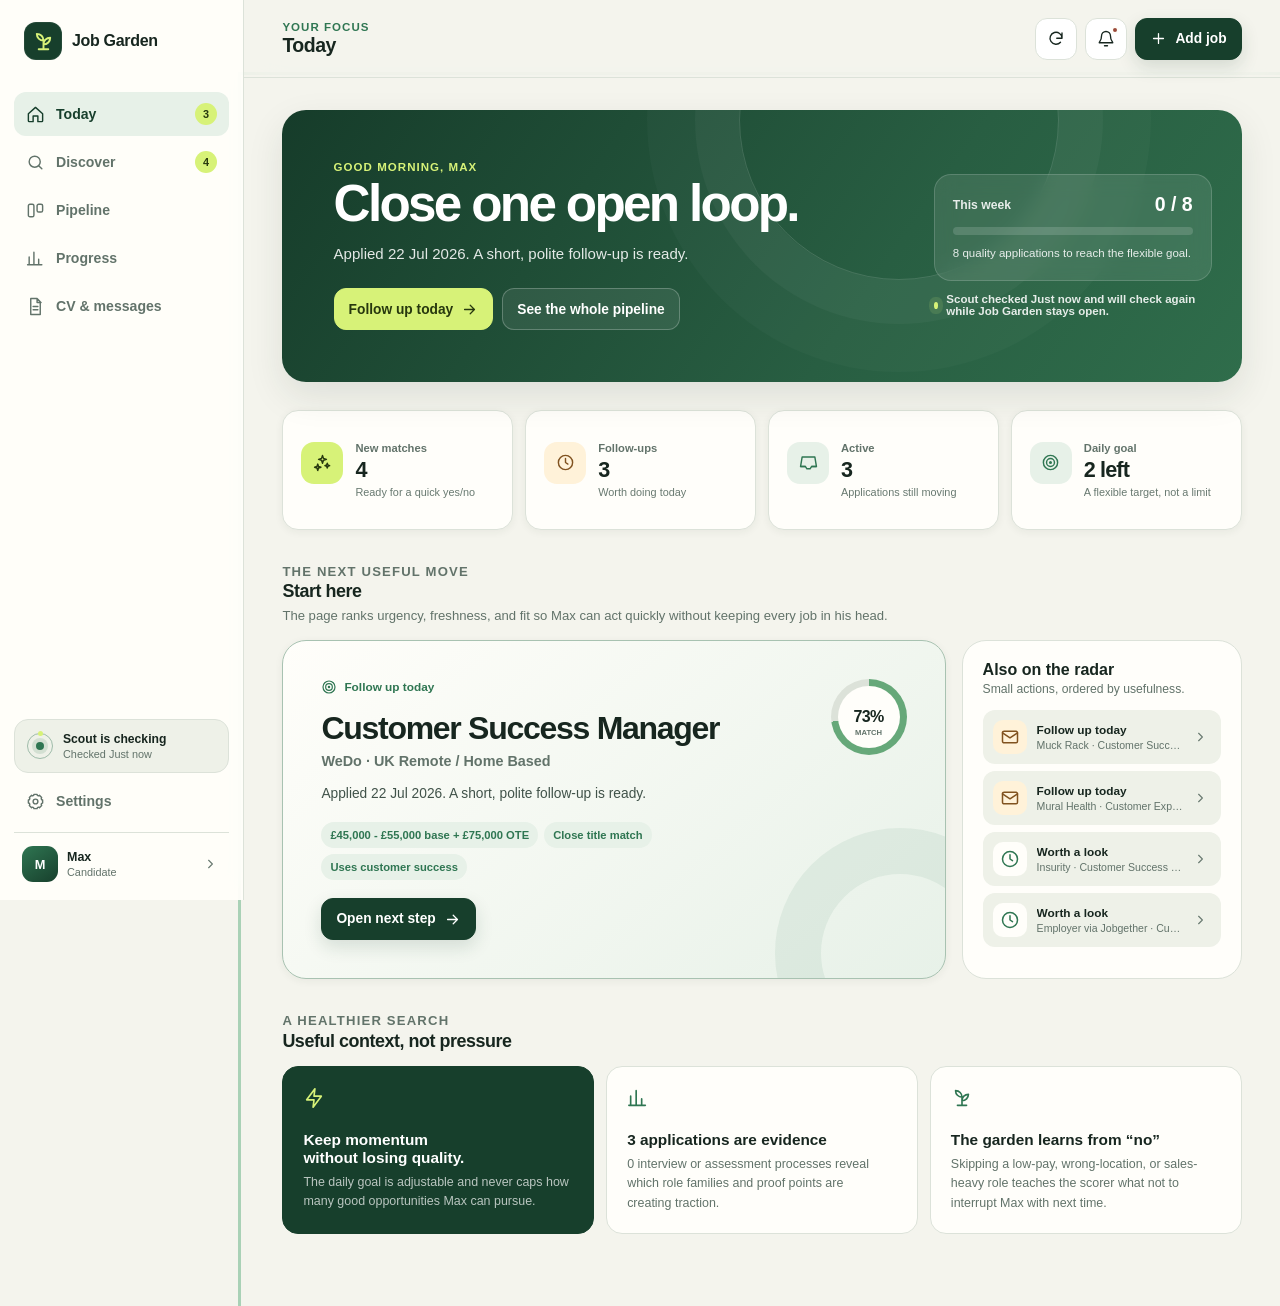
==== commit 560c09ae: "Publish shell from 66295af8595afb0f5cd7cf604c58f3679a16b88e" ====
--- a/index.html
+++ b/index.html
@@ -16,7 +16,7 @@
     <link rel="manifest" href="./manifest.webmanifest?v=20260720-7">
     <link rel="icon" href="./assets/garden-mark.svg" type="image/svg+xml">
     <link rel="apple-touch-icon" sizes="192x192" href="./assets/garden-mark-192.png">
-    <link rel="stylesheet" href="./styles.v20260722-17.css">
+    <link rel="stylesheet" href="./styles.v20260723-18.css">
   </head>
   <body>
     <a class="skip-link" href="#viewContent">Skip to the workspace</a>
@@ -221,6 +221,6 @@
     </svg>
 
     <script src="./assets/pdf-lib.min.js"></script>
-    <script type="module" src="./app.v20260722-17.js"></script>
+    <script type="module" src="./app.v20260723-18.js"></script>
   </body>
 </html>
--- a/styles.v20260723-18.css
+++ b/styles.v20260723-18.css
@@ -0,0 +1,846 @@
+:root {
+  color-scheme: light;
+  --canvas: #f4f4ed;
+  --canvas-deep: #e9ece3;
+  --surface: #fffefa;
+  --surface-raised: #ffffff;
+  --surface-muted: #eef1e8;
+  --surface-green: #e7f1e8;
+  --surface-lime: #eef8ce;
+  --surface-amber: #fff2d9;
+  --surface-coral: #fae6df;
+  --ink: #17261f;
+  --ink-soft: #405249;
+  --muted: #62736a;
+  --faint: #687970;
+  --line: #dce2d9;
+  --line-strong: #cbd5cb;
+  --green: #2f7652;
+  --green-strong: #173f2c;
+  --green-bright: #66a879;
+  --lime: #d7f278;
+  --lime-ink: #27380e;
+  --amber: #80521f;
+  --coral: #9b493a;
+  --blue: #3a6292;
+  --focus: #8bc4a0;
+  --shadow-sm: 0 2px 8px rgba(29, 50, 39, 0.06);
+  --shadow-md: 0 14px 36px rgba(29, 50, 39, 0.1);
+  --shadow-lg: 0 28px 72px rgba(24, 44, 34, 0.18);
+  --radius-sm: 10px;
+  --radius-md: 16px;
+  --radius-lg: 24px;
+  --radius-xl: 32px;
+  --sidebar-width: 244px;
+  --topbar-height: 78px;
+  --content-max: 1440px;
+  --font: Inter, ui-sans-serif, -apple-system, BlinkMacSystemFont, "Segoe UI", sans-serif;
+  font-family: var(--font);
+  font-synthesis: none;
+  text-rendering: optimizeLegibility;
+}
+
+:root[data-theme="dark"] {
+  color-scheme: dark;
+  --canvas: #101914;
+  --canvas-deep: #0c130f;
+  --surface: #17231c;
+  --surface-raised: #1c2a22;
+  --surface-muted: #233129;
+  --surface-green: #1d3327;
+  --surface-lime: #2c3d20;
+  --surface-amber: #3a2d1e;
+  --surface-coral: #38241f;
+  --ink: #f2f5ef;
+  --ink-soft: #c7d1ca;
+  --muted: #98aaa0;
+  --faint: #84968c;
+  --line: #2b3b32;
+  --line-strong: #3a4b41;
+  --green: #71b68a;
+  --green-strong: #d7f278;
+  --green-bright: #8ac99e;
+  --lime: #c9e867;
+  --lime-ink: #1b280c;
+  --amber: #e0a357;
+  --coral: #e18472;
+  --blue: #82a8d3;
+  --focus: #8bc4a0;
+  --shadow-sm: 0 2px 8px rgba(0, 0, 0, 0.18);
+  --shadow-md: 0 14px 36px rgba(0, 0, 0, 0.24);
+  --shadow-lg: 0 28px 72px rgba(0, 0, 0, 0.36);
+}
+
+@media (prefers-color-scheme: dark) {
+  :root:not([data-theme="light"]) {
+    color-scheme: dark;
+    --canvas: #101914;
+    --canvas-deep: #0c130f;
+    --surface: #17231c;
+    --surface-raised: #1c2a22;
+    --surface-muted: #233129;
+    --surface-green: #1d3327;
+    --surface-lime: #2c3d20;
+    --surface-amber: #3a2d1e;
+    --surface-coral: #38241f;
+    --ink: #f2f5ef;
+    --ink-soft: #c7d1ca;
+    --muted: #98aaa0;
+    --faint: #84968c;
+    --line: #2b3b32;
+    --line-strong: #3a4b41;
+    --green: #71b68a;
+    --green-strong: #d7f278;
+    --green-bright: #8ac99e;
+    --lime: #c9e867;
+    --lime-ink: #1b280c;
+    --amber: #e0a357;
+    --coral: #e18472;
+    --blue: #82a8d3;
+    --shadow-sm: 0 2px 8px rgba(0, 0, 0, 0.18);
+    --shadow-md: 0 14px 36px rgba(0, 0, 0, 0.24);
+    --shadow-lg: 0 28px 72px rgba(0, 0, 0, 0.36);
+  }
+}
+
+*, *::before, *::after { box-sizing: border-box; }
+html { min-width: 320px; min-height: 100%; scroll-behavior: smooth; }
+body { min-width: 320px; min-height: 100vh; margin: 0; color: var(--ink); background: var(--canvas); }
+body.dialog-open { overflow: hidden; }
+button, input, select, textarea { font: inherit; }
+button, select, summary { cursor: pointer; }
+button { color: inherit; }
+button:disabled, input:disabled, select:disabled, textarea:disabled { cursor: not-allowed; opacity: 0.52; }
+img, svg { display: block; }
+a { color: inherit; }
+h1, h2, h3, h4, p { margin-top: 0; }
+h1, h2, h3, h4 { text-wrap: balance; }
+p { text-wrap: pretty; }
+svg { width: 20px; height: 20px; fill: none; stroke: currentColor; stroke-width: 1.8; stroke-linecap: round; stroke-linejoin: round; }
+.svg-sprite { position: absolute; width: 0; height: 0; overflow: hidden; }
+[hidden] { display: none !important; }
+
+:focus-visible { outline: 3px solid color-mix(in srgb, var(--focus) 70%, transparent); outline-offset: 3px; }
+.skip-link { position: fixed; z-index: 1000; top: 10px; left: 10px; padding: 10px 14px; border-radius: 8px; color: #fff; background: var(--green-strong); transform: translateY(-160%); }
+.skip-link:focus { transform: translateY(0); }
+
+.eyebrow { margin: 0 0 5px; color: var(--green); font-size: 0.72rem; font-weight: 850; letter-spacing: 0.09em; text-transform: uppercase; }
+.muted { color: var(--muted); }
+.subtle { color: var(--faint); }
+.text-link { display: inline-flex; align-items: center; gap: 6px; border: 0; padding: 0; color: var(--green); background: transparent; font-weight: 760; text-decoration: none; }
+.text-link:hover { color: var(--green-strong); text-decoration: underline; text-underline-offset: 3px; }
+.text-link svg { width: 16px; height: 16px; }
+
+.brand-lockup { display: inline-flex; align-items: center; gap: 10px; color: var(--ink); font-size: 1rem; font-weight: 850; letter-spacing: -0.02em; }
+.brand-mark { display: inline-grid; width: 38px; height: 38px; flex: 0 0 38px; place-items: center; border-radius: 12px; color: var(--lime); background: var(--green-strong); box-shadow: inset 0 0 0 1px rgba(255,255,255,.06); }
+.brand-mark svg { width: 23px; height: 23px; stroke-width: 2; }
+.brand-button, .mobile-brand { border: 0; padding: 0; background: transparent; }
+
+.button, .icon-button, .filter-chip, .segmented-button {
+  display: inline-flex;
+  min-height: 42px;
+  align-items: center;
+  justify-content: center;
+  gap: 8px;
+  border: 1px solid var(--line);
+  border-radius: 12px;
+  padding: 0 14px;
+  color: var(--ink);
+  background: var(--surface-raised);
+  font-size: 0.86rem;
+  font-weight: 760;
+  line-height: 1;
+  text-decoration: none;
+  transition: border-color 150ms ease, background 150ms ease, color 150ms ease, transform 150ms ease, box-shadow 150ms ease;
+}
+.button:hover, .icon-button:hover { border-color: var(--line-strong); background: var(--surface-muted); }
+.button:active, .icon-button:active { transform: translateY(1px); }
+.button svg { width: 17px; height: 17px; }
+.button.primary { border-color: var(--green-strong); color: #fff; background: var(--green-strong); box-shadow: 0 7px 18px rgba(23, 63, 44, 0.14); }
+:root[data-theme="dark"] .button.primary { color: #17261f; }
+.button.primary:hover { border-color: #235d42; background: #235d42; box-shadow: 0 9px 24px rgba(23, 63, 44, 0.2); }
+:root[data-theme="dark"] .button.primary:hover { border-color: #e0f79b; background: #e0f79b; }
+.button.lime { border-color: var(--lime); color: var(--lime-ink); background: var(--lime); }
+.button.quiet { color: var(--ink-soft); background: transparent; }
+.button.danger { border-color: color-mix(in srgb, var(--coral) 35%, var(--line)); color: var(--coral); background: var(--surface-coral); }
+.button.full-button { width: 100%; }
+.button.small { min-height: 34px; border-radius: 10px; padding: 0 10px; font-size: 0.78rem; }
+.icon-button { width: 42px; padding: 0; }
+.icon-button svg { width: 18px; height: 18px; }
+.notification-button { position: relative; }
+.notification-dot { position: absolute; top: 7px; right: 7px; width: 8px; height: 8px; border: 2px solid var(--surface); border-radius: 50%; background: var(--coral); }
+
+/* Private access */
+.access-gate { display: grid; min-height: 100vh; padding: 32px; place-items: center; background: radial-gradient(circle at 18% 18%, rgba(215,242,120,.42), transparent 30%), radial-gradient(circle at 86% 80%, rgba(102,168,121,.2), transparent 34%), var(--canvas); }
+.access-card { display: grid; width: min(1040px, 100%); min-height: 620px; grid-template-columns: 1fr 1fr; overflow: hidden; border: 1px solid var(--line); border-radius: var(--radius-xl); background: var(--surface); box-shadow: var(--shadow-lg); }
+.access-art { position: relative; display: grid; min-height: 620px; overflow: hidden; place-items: end center; background: linear-gradient(155deg, #dff0c0 0%, #b9dab5 48%, #6a9c77 100%); }
+.access-art::before, .access-art::after { position: absolute; content: ""; border-radius: 50%; background: rgba(255,255,255,.25); }
+.access-art::before { width: 390px; height: 390px; top: -120px; left: -140px; }
+.access-art::after { width: 260px; height: 260px; right: -80px; bottom: 60px; }
+.access-art img { position: relative; z-index: 2; width: 112%; max-width: none; height: 88%; object-fit: cover; object-position: 50% 62%; mix-blend-mode: multiply; filter: saturate(.85) contrast(1.04); }
+.access-sun { position: absolute; z-index: 1; top: 72px; right: 74px; width: 94px; height: 94px; border-radius: 50%; background: #f8eaa2; box-shadow: 0 0 0 24px rgba(248,234,162,.18); }
+.access-copy { display: flex; flex-direction: column; align-items: flex-start; justify-content: center; padding: clamp(40px, 7vw, 84px); }
+.access-copy .brand-lockup { margin-bottom: 64px; }
+.access-copy h1 { max-width: 500px; margin: 0 0 18px; font-size: clamp(2.3rem, 4.4vw, 4.2rem); line-height: 0.98; letter-spacing: -0.055em; }
+.access-intro { max-width: 500px; margin-bottom: 26px; color: var(--muted); font-size: 1rem; line-height: 1.65; }
+.access-status { display: flex; width: 100%; align-items: center; gap: 10px; margin-bottom: 20px; padding: 12px 14px; border: 1px solid var(--line); border-radius: 12px; color: var(--muted); background: var(--surface-muted); font-size: 0.84rem; font-weight: 650; }
+.access-status.error { color: var(--coral); background: var(--surface-coral); }
+.access-status.success { color: var(--green); background: var(--surface-green); }
+.status-dot { width: 9px; height: 9px; flex: 0 0 9px; border-radius: 50%; background: var(--amber); box-shadow: 0 0 0 4px color-mix(in srgb, var(--amber) 16%, transparent); }
+.access-status.error .status-dot { background: var(--coral); box-shadow: 0 0 0 4px color-mix(in srgb, var(--coral) 16%, transparent); }
+.access-status.success .status-dot { background: var(--green); box-shadow: 0 0 0 4px color-mix(in srgb, var(--green) 16%, transparent); }
+.access-actions { display: flex; flex-wrap: wrap; gap: 9px; }
+.access-help { margin: 22px 0 0; color: var(--faint); font-size: 0.78rem; line-height: 1.5; }
+
+/* App shell */
+.app-frame { display: grid; min-height: 100vh; grid-template-columns: var(--sidebar-width) minmax(0, 1fr); grid-template-rows: var(--topbar-height) auto minmax(0, 1fr); grid-template-areas: "sidebar topbar" "sidebar banner" "sidebar main"; }
+.sidebar { position: fixed; z-index: 30; inset: 0 auto 0 0; grid-area: sidebar; display: flex; width: var(--sidebar-width); flex-direction: column; justify-content: space-between; border-right: 1px solid var(--line); padding: 22px 14px 16px; background: color-mix(in srgb, var(--surface) 94%, transparent); backdrop-filter: blur(16px); }
+.sidebar-top { display: grid; gap: 32px; }
+.sidebar .brand-button { padding: 0 10px; }
+.side-nav { display: grid; gap: 4px; }
+.nav-link { display: flex; width: 100%; min-height: 44px; align-items: center; gap: 11px; border: 0; border-radius: 12px; padding: 0 12px; color: var(--muted); background: transparent; font-size: 0.88rem; font-weight: 720; text-align: left; transition: background 140ms ease, color 140ms ease; }
+.nav-link:hover { color: var(--ink); background: var(--surface-muted); }
+.nav-link.active { color: var(--green-strong); background: var(--surface-green); }
+.nav-link svg { width: 19px; height: 19px; }
+.nav-link span:nth-child(2) { flex: 1; }
+.nav-count { display: inline-grid; min-width: 22px; height: 22px; place-items: center; border-radius: 999px; padding: 0 6px; color: var(--lime-ink); background: var(--lime); font-size: 0.68rem; font-weight: 850; }
+.sidebar-bottom { display: grid; gap: 6px; }
+.scout-mini-card { display: flex; align-items: center; gap: 10px; border: 1px solid var(--line); border-radius: 14px; padding: 12px; color: var(--ink); background: var(--surface-muted); text-align: left; }
+.scout-mini-card:hover { border-color: var(--line-strong); background: var(--surface-green); }
+.scout-mini-card > span:nth-child(2) { display: grid; min-width: 0; gap: 2px; }
+.scout-mini-card strong { font-size: 0.76rem; }
+.scout-mini-card small { overflow: hidden; color: var(--muted); font-size: 0.68rem; text-overflow: ellipsis; white-space: nowrap; }
+.scout-orbit { position: relative; display: grid; width: 26px; height: 26px; flex: 0 0 26px; place-items: center; border: 1px solid color-mix(in srgb, var(--green) 35%, var(--line)); border-radius: 50%; }
+.scout-orbit::before { position: absolute; width: 5px; height: 5px; border-radius: 50%; background: var(--lime); animation: orbit 3.4s linear infinite; content: ""; transform: translateY(-13px); transform-origin: 2.5px 15.5px; }
+.scout-orbit > span { width: 8px; height: 8px; border-radius: 50%; background: var(--green); box-shadow: 0 0 0 4px color-mix(in srgb, var(--green) 14%, transparent); }
+.scout-orbit.paused::before { animation-play-state: paused; }
+.person-card { display: grid; grid-template-columns: 36px minmax(0, 1fr) 18px; align-items: center; gap: 9px; border: 0; border-top: 1px solid var(--line); margin-top: 3px; padding: 13px 8px 2px; background: transparent; text-align: left; }
+.person-card > span:nth-child(2) { display: grid; min-width: 0; gap: 2px; }
+.person-card strong { overflow: hidden; font-size: 0.78rem; text-overflow: ellipsis; white-space: nowrap; }
+.person-card small { color: var(--muted); font-size: 0.68rem; }
+.person-card > svg { width: 15px; color: var(--faint); }
+.avatar { display: grid; width: 36px; height: 36px; place-items: center; border-radius: 11px; color: #fff; background: linear-gradient(145deg, var(--green), var(--green-strong)); font-size: 0.8rem; font-weight: 850; }
+.topbar { position: sticky; z-index: 20; top: 0; grid-area: topbar; display: flex; min-width: 0; height: var(--topbar-height); align-items: center; justify-content: space-between; gap: 20px; border-bottom: 1px solid var(--line); padding: 0 clamp(20px, 3vw, 44px); background: color-mix(in srgb, var(--canvas) 88%, transparent); backdrop-filter: blur(18px); }
+.mobile-brand { display: none; }
+.topbar-title { min-width: 0; }
+.topbar-title .eyebrow { margin-bottom: 1px; }
+.topbar-title h1 { overflow: hidden; margin: 0; font-size: 1.22rem; letter-spacing: -0.025em; text-overflow: ellipsis; white-space: nowrap; }
+.topbar-actions { display: flex; align-items: center; gap: 8px; }
+.connection-banner { position: sticky; z-index: 15; top: var(--topbar-height); grid-area: banner; min-height: 36px; padding: 9px clamp(20px, 3vw, 44px); color: var(--amber); background: var(--surface-amber); font-size: 0.78rem; font-weight: 680; text-align: center; }
+.connection-banner.error { color: var(--coral); background: var(--surface-coral); }
+.connection-banner.success { color: var(--green); background: var(--surface-green); }
+.view-content { grid-area: main; width: 100%; max-width: calc(var(--content-max) + 88px); min-width: 0; margin: 0 auto; padding: 32px clamp(20px, 3vw, 44px) 72px; }
+.mobile-nav { display: none; }
+
+/* Shared content */
+.page-stack { display: grid; gap: 28px; }
+.section { min-width: 0; }
+.section-heading { display: flex; align-items: flex-end; justify-content: space-between; gap: 20px; margin-bottom: 14px; }
+.section-heading h2 { margin: 0; font-size: 1.12rem; letter-spacing: -0.025em; }
+.section-heading p { max-width: 640px; margin: 4px 0 0; color: var(--muted); font-size: 0.82rem; line-height: 1.5; }
+.section-actions { display: flex; flex-wrap: wrap; justify-content: flex-end; gap: 8px; }
+.card { border: 1px solid var(--line); border-radius: var(--radius-md); background: var(--surface); box-shadow: var(--shadow-sm); }
+.empty-state { display: grid; min-height: 240px; place-items: center; border: 1px dashed var(--line-strong); border-radius: var(--radius-md); padding: 36px; color: var(--muted); background: color-mix(in srgb, var(--surface) 60%, transparent); text-align: center; }
+.empty-state > div { display: grid; max-width: 440px; justify-items: center; }
+.empty-state .empty-icon { display: grid; width: 54px; height: 54px; place-items: center; margin-bottom: 14px; border-radius: 16px; color: var(--green); background: var(--surface-green); }
+.empty-state h3 { margin-bottom: 7px; color: var(--ink); }
+.empty-state p { margin: 0 0 18px; font-size: 0.86rem; line-height: 1.55; }
+
+.status-pill, .meta-pill, .source-pill, .priority-pill { display: inline-flex; min-height: 26px; align-items: center; gap: 5px; border-radius: 999px; padding: 0 9px; color: var(--muted); background: var(--surface-muted); font-size: 0.7rem; font-weight: 760; white-space: nowrap; }
+.freshness-pill { display: inline-flex; min-height: 27px; align-items: center; gap: 5px; border-radius: 999px; padding: 0 9px; color: var(--green); background: var(--surface-green); font-size: 0.69rem; font-weight: 810; white-space: nowrap; }
+.freshness-pill svg { width: 13px; height: 13px; }
+.freshness-pill.urgent { color: var(--lime-ink); background: var(--lime); }
+.freshness-pill.week { color: var(--muted); background: var(--surface-muted); }
+.status-pill.good, .meta-pill.good { color: var(--green); background: var(--surface-green); }
+.status-pill.warn, .meta-pill.warn { color: var(--amber); background: var(--surface-amber); }
+.status-pill.bad, .meta-pill.bad { color: var(--coral); background: var(--surface-coral); }
+.status-pill.new { color: var(--lime-ink); background: var(--lime); }
+.status-pill.interview { color: var(--blue); background: color-mix(in srgb, var(--blue) 14%, var(--surface)); }
+.source-pill { min-height: 22px; padding: 0 7px; font-size: 0.64rem; }
+.priority-pill { color: var(--green-strong); background: var(--surface-green); }
+.meta-row { display: flex; flex-wrap: wrap; gap: 6px; }
+
+/* Today */
+.welcome-hero { position: relative; display: grid; min-height: 250px; grid-template-columns: minmax(0, 1.5fr) minmax(290px, .75fr); overflow: hidden; border-radius: var(--radius-lg); color: #fff; background: linear-gradient(125deg, #163c2a 0%, #285e42 62%, #2f6d4b 100%); box-shadow: var(--shadow-md); }
+.welcome-hero::after { position: absolute; width: 320px; height: 320px; top: -150px; right: 19%; border: 1px solid rgba(255,255,255,.14); border-radius: 50%; content: ""; box-shadow: 0 0 0 44px rgba(255,255,255,.035), 0 0 0 92px rgba(255,255,255,.025); }
+.hero-copy { position: relative; z-index: 2; display: flex; max-width: 800px; flex-direction: column; align-items: flex-start; justify-content: center; padding: clamp(28px, 4vw, 52px); }
+.hero-copy .eyebrow { color: var(--lime); }
+.hero-copy h2 { max-width: 690px; margin: 0 0 12px; font-size: clamp(2rem, 4vw, 3.65rem); line-height: 1.02; letter-spacing: -0.052em; }
+.hero-copy > p:not(.eyebrow) { max-width: 620px; margin-bottom: 22px; color: rgba(255,255,255,.88); font-size: 0.94rem; line-height: 1.6; }
+.hero-actions { display: flex; flex-wrap: wrap; gap: 9px; }
+.hero-actions .button.primary { border-color: var(--lime); color: var(--lime-ink); background: var(--lime); box-shadow: none; }
+.hero-actions .button.quiet { border-color: rgba(255,255,255,.24); color: #fff; background: rgba(255,255,255,.08); }
+.hero-progress { position: relative; z-index: 2; display: grid; min-width: 0; align-content: center; gap: 12px; padding: 28px 30px 28px 12px; }
+.hero-progress-card { padding: 18px; border: 1px solid rgba(255,255,255,.16); border-radius: 17px; background: rgba(255,255,255,.095); backdrop-filter: blur(10px); }
+.hero-progress-top { display: flex; align-items: center; justify-content: space-between; gap: 12px; margin-bottom: 11px; }
+.hero-progress-top span { color: rgba(255,255,255,.88); font-size: 0.76rem; font-weight: 720; }
+.hero-progress-top strong { font-size: 1.22rem; }
+.progress-track { height: 8px; overflow: hidden; border-radius: 999px; background: rgba(255,255,255,.15); }
+.progress-track > span { display: block; width: var(--progress, 0%); height: 100%; border-radius: inherit; background: var(--lime); transition: width 300ms ease; }
+.hero-progress-card p { margin: 10px 0 0; color: rgba(255,255,255,.88); font-size: 0.72rem; line-height: 1.45; }
+.scout-live-line { display: flex; align-items: center; gap: 8px; color: rgba(255,255,255,.88); font-size: 0.72rem; font-weight: 680; }
+.live-dot { width: 7px; height: 7px; border-radius: 50%; background: var(--lime); box-shadow: 0 0 0 5px rgba(215,242,120,.12); }
+
+.metric-grid { display: grid; grid-template-columns: repeat(4, minmax(0, 1fr)); gap: 12px; }
+.metric-card { display: grid; min-width: 0; min-height: 120px; grid-template-columns: 42px minmax(0, 1fr); align-content: center; gap: 12px; border: 1px solid var(--line); border-radius: var(--radius-md); padding: 18px; background: var(--surface); box-shadow: var(--shadow-sm); }
+.metric-icon { display: grid; width: 42px; height: 42px; place-items: center; border-radius: 13px; color: var(--green); background: var(--surface-green); }
+.metric-icon.amber { color: var(--amber); background: var(--surface-amber); }
+.metric-icon.coral { color: var(--coral); background: var(--surface-coral); }
+.metric-icon.lime { color: var(--lime-ink); background: var(--lime); }
+.metric-icon svg { width: 19px; height: 19px; }
+.metric-copy { min-width: 0; }
+.metric-copy span { display: block; margin-bottom: 3px; color: var(--muted); font-size: 0.7rem; font-weight: 740; }
+.metric-copy strong { display: block; overflow: hidden; margin-bottom: 3px; font-size: 1.35rem; letter-spacing: -0.04em; text-overflow: ellipsis; white-space: nowrap; }
+.metric-copy small { display: block; overflow: hidden; color: var(--faint); font-size: 0.68rem; text-overflow: ellipsis; white-space: nowrap; }
+
+.focus-layout { display: grid; grid-template-columns: minmax(0, 1.55fr) minmax(280px, .65fr); gap: 16px; align-items: stretch; }
+.focus-card-large { position: relative; display: grid; min-height: 300px; grid-template-columns: minmax(0, 1fr) 128px; overflow: hidden; border: 1px solid color-mix(in srgb, var(--green) 30%, var(--line)); border-radius: var(--radius-lg); padding: clamp(24px, 3.5vw, 38px); background: linear-gradient(140deg, var(--surface) 0%, var(--surface-green) 100%); box-shadow: var(--shadow-sm); }
+.focus-card-large::after { position: absolute; right: -80px; bottom: -100px; width: 250px; height: 250px; border: 46px solid color-mix(in srgb, var(--green) 8%, transparent); border-radius: 50%; content: ""; }
+.focus-content { position: relative; z-index: 2; display: flex; flex-direction: column; align-items: flex-start; justify-content: center; }
+.focus-kicker { display: inline-flex; align-items: center; gap: 7px; margin-bottom: 16px; color: var(--green); font-size: 0.74rem; font-weight: 820; }
+.focus-kicker svg { width: 16px; height: 16px; }
+.focus-content h3 { max-width: 660px; margin: 0 0 7px; font-size: clamp(1.5rem, 2.5vw, 2.25rem); line-height: 1.08; letter-spacing: -0.04em; }
+.focus-company { margin-bottom: 14px; color: var(--muted); font-size: 0.9rem; font-weight: 660; }
+.focus-content > p { max-width: 650px; margin-bottom: 18px; color: var(--ink-soft); font-size: 0.86rem; line-height: 1.58; }
+.focus-score { position: relative; z-index: 2; display: grid; align-content: start; justify-items: end; }
+.score-ring { --score: 0; --ring-color: var(--green); position: relative; display: grid; width: 76px; height: 76px; place-items: center; border-radius: 50%; background: conic-gradient(var(--ring-color) calc(var(--score) * 1%), var(--line) 0); }
+.score-ring::before { position: absolute; inset: 7px; border-radius: 50%; background: var(--surface); content: ""; }
+.score-ring strong { position: relative; z-index: 1; font-size: 1rem; letter-spacing: -0.04em; }
+.score-ring small { position: absolute; z-index: 1; bottom: 18px; color: var(--muted); font-size: 0.48rem; font-weight: 780; text-transform: uppercase; }
+.score-ring.excellent { --ring-color: var(--green); }
+.score-ring.strong { --ring-color: var(--green-bright); }
+.score-ring.possible { --ring-color: var(--amber); }
+.score-ring.low { --ring-color: var(--coral); }
+.action-panel { display: flex; min-height: 300px; flex-direction: column; border: 1px solid var(--line); border-radius: var(--radius-lg); padding: 20px; background: var(--surface); }
+.action-panel h3 { margin: 0 0 3px; font-size: 1rem; }
+.action-panel > p { margin: 0 0 14px; color: var(--muted); font-size: 0.76rem; }
+.action-list { display: grid; gap: 7px; }
+.action-item { display: grid; width: 100%; min-width: 0; grid-template-columns: 34px minmax(0, 1fr) 18px; align-items: center; gap: 10px; border: 0; border-radius: 12px; padding: 10px; color: inherit; background: var(--surface-muted); text-align: left; }
+.action-item:hover { background: var(--surface-green); }
+.action-item-icon { display: grid; width: 34px; height: 34px; place-items: center; border-radius: 10px; color: var(--green); background: var(--surface); }
+.action-item-icon.warn { color: var(--amber); background: var(--surface-amber); }
+.action-item-copy { display: grid; min-width: 0; gap: 2px; }
+.action-item-copy strong, .action-item-copy span { overflow: hidden; text-overflow: ellipsis; white-space: nowrap; }
+.action-item-copy strong { font-size: 0.74rem; }
+.action-item-copy span { color: var(--muted); font-size: 0.66rem; }
+.action-item > svg { width: 15px; color: var(--faint); }
+.insight-grid { display: grid; grid-template-columns: repeat(3, minmax(0, 1fr)); gap: 12px; }
+.insight-card { min-height: 160px; border: 1px solid var(--line); border-radius: var(--radius-md); padding: 20px; background: var(--surface); }
+.insight-card.accent { color: #fff; border-color: var(--green-strong); background: var(--green-strong); }
+:root[data-theme="dark"] .insight-card.accent { color: var(--lime-ink); background: var(--lime); }
+.insight-card > svg { width: 22px; height: 22px; margin-bottom: 22px; color: var(--green); }
+.insight-card.accent > svg { color: var(--lime); }
+:root[data-theme="dark"] .insight-card.accent > svg { color: var(--lime-ink); }
+.insight-card h3 { margin: 0 0 6px; font-size: 0.96rem; }
+.insight-card p { margin: 0; color: var(--muted); font-size: 0.78rem; line-height: 1.55; }
+.insight-card.accent p { color: rgba(255,255,255,.7); }
+:root[data-theme="dark"] .insight-card.accent p { color: rgba(23,38,31,.72); }
+
+/* Discover */
+.discover-heading { margin-bottom: 20px; }
+.discover-heading h2 { font-size: clamp(1.7rem, 3vw, 2.55rem); letter-spacing: -0.045em; }
+.discover-heading p { max-width: 760px; font-size: 0.88rem; }
+.discover-modes { display: grid; max-width: 680px; grid-template-columns: 1fr 1fr; gap: 6px; margin-bottom: 14px; border-radius: 15px; padding: 5px; background: var(--surface-muted); }
+.discover-mode { display: grid; min-width: 0; grid-template-columns: minmax(0, 1fr) auto; align-items: center; gap: 12px; border: 1px solid transparent; border-radius: 11px; padding: 10px 12px; color: var(--muted); background: transparent; text-align: left; }
+.discover-mode:hover { color: var(--ink); }
+.discover-mode.active { border-color: var(--line); color: var(--ink); background: var(--surface); box-shadow: var(--shadow-sm); }
+.discover-mode span { display: grid; min-width: 0; gap: 2px; }
+.discover-mode strong { font-size: 0.8rem; }
+.discover-mode small { color: var(--muted); font-size: 0.71rem; }
+.discover-mode b { display: inline-grid; min-width: 30px; height: 30px; place-items: center; border-radius: 999px; padding: 0 7px; color: var(--green); background: var(--surface-green); font-size: 0.7rem; }
+.discover-search-panel { margin-bottom: 22px; border: 1px solid var(--line); border-radius: 18px; padding: 14px; background: var(--surface); box-shadow: var(--shadow-sm); }
+.discover-toolbar { display: grid; grid-template-columns: minmax(260px, 1fr) 190px auto; gap: 9px; }
+.discover-toolbar.all-search { grid-template-columns: minmax(260px, 1fr) 190px; }
+.search-box { display: flex; min-width: 0; min-height: 50px; align-items: center; gap: 9px; border: 1px solid var(--line-strong); border-radius: 13px; padding: 0 14px; background: var(--surface-raised); }
+.search-box:focus-within { border-color: var(--green); box-shadow: 0 0 0 3px color-mix(in srgb, var(--focus) 18%, transparent); }
+.search-box svg { width: 18px; flex: 0 0 18px; color: var(--muted); }
+.search-box input { width: 100%; min-width: 0; border: 0; outline: 0; padding: 12px 0; color: var(--ink); background: transparent; font-size: 0.88rem; }
+.toolbar-select { min-height: 46px; border: 1px solid var(--line); border-radius: 12px; padding: 0 36px 0 12px; color: var(--ink); background: var(--surface-raised); font-size: 0.78rem; font-weight: 700; }
+.filter-group { display: grid; grid-template-columns: 62px minmax(0, 1fr); align-items: start; gap: 10px; margin-top: 13px; padding-top: 13px; border-top: 1px solid var(--line); }
+.filter-label { padding-top: 9px; color: var(--muted); font-size: 0.7rem; font-weight: 800; text-transform: uppercase; letter-spacing: .045em; }
+.keyword-suggestions { display: flex; flex-wrap: wrap; align-items: center; gap: 6px; margin-top: 12px; padding-top: 12px; border-top: 1px solid var(--line); color: var(--muted); font-size: 0.68rem; }
+.keyword-suggestions > span { margin-right: 3px; font-weight: 780; }
+.keyword-suggestions button { min-height: 29px; border: 1px solid var(--line); border-radius: 999px; padding: 0 9px; color: var(--ink-soft); background: var(--surface); font-size: 0.68rem; }
+.keyword-suggestions button:hover { border-color: color-mix(in srgb, var(--green) 42%, var(--line)); color: var(--green); background: var(--surface-green); }
+.filter-strip { display: flex; flex-wrap: wrap; gap: 7px; margin: 0; }
+.filter-chip { min-height: 34px; border-radius: 999px; padding: 0 11px; color: var(--muted); font-size: 0.74rem; background: var(--surface); }
+.filter-chip:hover { color: var(--ink); border-color: var(--line-strong); }
+.filter-chip.active { border-color: color-mix(in srgb, var(--green) 40%, var(--line)); color: var(--green-strong); background: var(--surface-green); }
+.filter-chip .chip-count { display: inline-grid; min-width: 18px; height: 18px; place-items: center; border-radius: 999px; padding: 0 5px; color: var(--green); background: var(--surface); font-size: 0.62rem; }
+.results-line { display: flex; align-items: center; justify-content: space-between; gap: 12px; margin-bottom: 12px; color: var(--muted); font-size: 0.76rem; }
+.results-line strong { color: var(--ink); }
+.job-grid { display: grid; grid-template-columns: repeat(2, minmax(0, 1fr)); gap: 14px; }
+.job-card { position: relative; display: flex; min-width: 0; min-height: 288px; flex-direction: column; overflow: hidden; border: 1px solid var(--line); border-radius: 17px; padding: 18px; color: inherit; background: var(--surface); box-shadow: var(--shadow-sm); text-align: left; transition: border-color 150ms ease, transform 150ms ease, box-shadow 150ms ease; }
+.job-card:hover { border-color: color-mix(in srgb, var(--green) 42%, var(--line)); box-shadow: var(--shadow-md); transform: translateY(-2px); }
+.job-card.unseen::before { position: absolute; top: 0; left: 0; width: 4px; height: 100%; background: var(--lime); content: ""; }
+.job-card-top { display: flex; min-height: 29px; align-items: flex-start; justify-content: space-between; gap: 10px; }
+.match-badge { display: inline-flex; min-height: 29px; flex: 0 0 auto; align-items: center; gap: 5px; border: 1px solid var(--line); border-radius: 999px; padding: 0 9px; color: var(--muted); background: var(--surface-muted); font-size: 0.68rem; }
+.match-badge strong { color: var(--ink); font-size: 0.7rem; }
+.match-badge.excellent, .match-badge.strong { border-color: color-mix(in srgb, var(--green) 26%, var(--line)); color: var(--green); background: var(--surface-green); }
+.match-badge.possible { color: var(--amber); background: var(--surface-amber); }
+.match-badge.low { color: var(--coral); background: var(--surface-coral); }
+.job-card-title { min-height: 69px; padding-top: 13px; }
+.job-card h3 { display: -webkit-box; overflow: hidden; margin: 0 0 5px; font-size: 1.08rem; line-height: 1.25; letter-spacing: -0.025em; -webkit-box-orient: vertical; -webkit-line-clamp: 2; }
+.job-card-company { display: block; overflow: hidden; color: var(--muted); font-size: 0.8rem; font-weight: 650; text-overflow: ellipsis; white-space: nowrap; }
+.job-card-facts { display: grid; gap: 7px; margin: 14px 0; padding: 12px 0; border-top: 1px solid var(--line); border-bottom: 1px solid var(--line); color: var(--muted); font-size: 0.71rem; }
+.job-card-facts > span { display: grid; min-width: 0; grid-template-columns: 15px minmax(0, 1fr); align-items: start; gap: 6px; }
+.job-card-facts svg { width: 14px; height: 14px; margin-top: 1px; }
+.job-card-facts > span:first-child > span { display: -webkit-box; overflow: hidden; line-height: 1.35; -webkit-box-orient: vertical; -webkit-line-clamp: 2; }
+.job-card-signal { display: grid; gap: 3px; margin-bottom: 14px; }
+.job-card-signal > span { color: var(--muted); font-size: 0.67rem; font-weight: 790; text-transform: uppercase; letter-spacing: .045em; }
+.job-card-signal strong { display: -webkit-box; overflow: hidden; color: var(--ink-soft); font-size: 0.74rem; line-height: 1.38; -webkit-box-orient: vertical; -webkit-line-clamp: 2; }
+.job-card-signal small { display: -webkit-box; overflow: hidden; margin-top: 3px; color: var(--amber); font-size: 0.7rem; line-height: 1.35; -webkit-box-orient: vertical; -webkit-line-clamp: 1; }
+.job-card-footer { display: flex; align-items: center; justify-content: space-between; gap: 10px; margin-top: 12px; }
+.job-card-footer { margin-top: auto; }
+.job-card-footer span { overflow: hidden; color: var(--faint); font-size: 0.7rem; text-overflow: ellipsis; white-space: nowrap; }
+.job-card-footer strong { display: inline-flex; align-items: center; gap: 5px; color: var(--green); font-size: 0.72rem; }
+.load-more { display: flex; justify-content: center; padding-top: 18px; }
+
+/* Pipeline */
+.pipeline-summary { display: grid; grid-template-columns: repeat(4, minmax(0, 1fr)); gap: 10px; }
+.pipeline-stat { border: 1px solid var(--line); border-radius: 14px; padding: 15px 16px; background: var(--surface); }
+.pipeline-stat span { display: block; margin-bottom: 5px; color: var(--muted); font-size: 0.68rem; font-weight: 720; }
+.pipeline-stat strong { font-size: 1.18rem; letter-spacing: -0.035em; }
+.pipeline-board-wrap { overflow-x: auto; padding-bottom: 8px; scrollbar-color: var(--line-strong) transparent; }
+.pipeline-board { display: grid; min-width: 1120px; grid-template-columns: repeat(5, minmax(210px, 1fr)); gap: 10px; align-items: start; }
+.pipeline-column { min-height: 420px; border: 1px solid var(--line); border-radius: var(--radius-md); padding: 10px; background: color-mix(in srgb, var(--surface-muted) 58%, transparent); }
+.pipeline-column-header { display: flex; align-items: center; justify-content: space-between; gap: 8px; padding: 6px 6px 12px; }
+.pipeline-column-header span { font-size: 0.76rem; font-weight: 810; }
+.pipeline-column-header strong { display: inline-grid; min-width: 24px; height: 24px; place-items: center; border-radius: 999px; color: var(--muted); background: var(--surface); font-size: 0.68rem; }
+.pipeline-list { display: grid; gap: 7px; }
+.pipeline-card { display: grid; width: 100%; gap: 7px; border: 1px solid var(--line); border-radius: 12px; padding: 12px; color: inherit; background: var(--surface); box-shadow: var(--shadow-sm); text-align: left; }
+.pipeline-card:hover { border-color: color-mix(in srgb, var(--green) 35%, var(--line)); }
+.pipeline-card h3 { overflow: hidden; margin: 0; font-size: 0.82rem; line-height: 1.3; text-overflow: ellipsis; white-space: nowrap; }
+.pipeline-card > span { overflow: hidden; color: var(--muted); font-size: 0.7rem; text-overflow: ellipsis; white-space: nowrap; }
+.pipeline-card-meta { display: flex; align-items: center; justify-content: space-between; gap: 6px; padding-top: 7px; border-top: 1px solid var(--line); color: var(--faint); font-size: 0.62rem; }
+.pipeline-card-meta strong { color: var(--green); }
+.pipeline-empty { display: grid; min-height: 96px; place-items: center; border: 1px dashed var(--line); border-radius: 12px; padding: 12px; color: var(--faint); font-size: 0.7rem; text-align: center; }
+
+/* Progress */
+.progress-highlight { display: grid; grid-template-columns: minmax(0, 1.2fr) minmax(280px, .8fr); gap: 14px; }
+.progress-story { position: relative; overflow: hidden; border: 1px solid var(--line); border-radius: var(--radius-lg); padding: clamp(24px, 3vw, 36px); background: var(--surface); }
+.progress-story::after { position: absolute; top: -54px; right: -42px; width: 180px; height: 180px; border-radius: 50%; background: var(--surface-lime); content: ""; opacity: .7; }
+.progress-story > * { position: relative; z-index: 1; }
+.progress-story h2 { max-width: 720px; margin: 0 0 10px; font-size: clamp(1.65rem, 3vw, 2.7rem); line-height: 1.08; letter-spacing: -0.045em; }
+.progress-story > p { max-width: 700px; margin: 0; color: var(--muted); font-size: 0.86rem; line-height: 1.6; }
+.big-rate { display: flex; align-items: baseline; gap: 9px; margin-top: 30px; }
+.big-rate strong { font-size: 2.9rem; letter-spacing: -0.065em; }
+.big-rate span { color: var(--muted); font-size: 0.76rem; }
+.weekly-card { display: grid; align-content: center; border-radius: var(--radius-lg); padding: 26px; color: #fff; background: var(--green-strong); }
+:root[data-theme="dark"] .weekly-card { color: var(--lime-ink); background: var(--lime); }
+.weekly-card > span { margin-bottom: 8px; color: rgba(255,255,255,.65); font-size: 0.72rem; font-weight: 740; }
+:root[data-theme="dark"] .weekly-card > span { color: rgba(23,38,31,.65); }
+.weekly-card > strong { margin-bottom: 12px; font-size: 2.5rem; letter-spacing: -0.06em; }
+.weekly-card p { margin: 10px 0 0; color: rgba(255,255,255,.68); font-size: 0.74rem; line-height: 1.5; }
+:root[data-theme="dark"] .weekly-card p { color: rgba(23,38,31,.68); }
+.progress-grid { display: grid; grid-template-columns: minmax(0, 1.25fr) minmax(280px, .75fr); gap: 14px; }
+.funnel-card, .learning-card { border: 1px solid var(--line); border-radius: var(--radius-md); padding: 22px; background: var(--surface); }
+.funnel-card h3, .learning-card h3 { margin: 0 0 5px; font-size: 0.94rem; }
+.funnel-card > p, .learning-card > p { margin: 0 0 20px; color: var(--muted); font-size: 0.74rem; line-height: 1.5; }
+.funnel-list { display: grid; gap: 13px; }
+.funnel-row { display: grid; grid-template-columns: 94px minmax(0, 1fr) 34px; align-items: center; gap: 10px; }
+.funnel-row span { color: var(--muted); font-size: 0.72rem; }
+.funnel-row strong { font-size: 0.74rem; text-align: right; }
+.funnel-bar { height: 9px; overflow: hidden; border-radius: 999px; background: var(--surface-muted); }
+.funnel-bar > span { display: block; width: var(--width, 0%); height: 100%; border-radius: inherit; background: var(--green); }
+.learning-list { display: grid; gap: 9px; }
+.learning-item { display: grid; grid-template-columns: 30px minmax(0, 1fr); gap: 10px; align-items: start; }
+.learning-item-icon { display: grid; width: 30px; height: 30px; place-items: center; border-radius: 9px; color: var(--green); background: var(--surface-green); }
+.learning-item-icon svg { width: 15px; height: 15px; }
+.learning-item strong { display: block; margin-bottom: 3px; font-size: 0.74rem; }
+.learning-item span { display: block; color: var(--muted); font-size: 0.68rem; line-height: 1.45; }
+.history-table-wrap { overflow-x: auto; border: 1px solid var(--line); border-radius: var(--radius-md); background: var(--surface); }
+.history-table { width: 100%; min-width: 760px; border-collapse: collapse; }
+.history-table th, .history-table td { padding: 12px 14px; border-bottom: 1px solid var(--line); font-size: 0.72rem; text-align: left; }
+.history-table th { color: var(--muted); background: var(--surface-muted); font-size: 0.65rem; letter-spacing: .04em; text-transform: uppercase; }
+.history-table tr:last-child td { border-bottom: 0; }
+.history-table td strong { display: block; margin-bottom: 2px; font-size: 0.74rem; }
+.history-table td span { color: var(--muted); }
+
+/* CV and messages */
+.cv-layout { display: grid; grid-template-columns: minmax(280px, .72fr) minmax(0, 1.28fr); gap: 16px; align-items: start; }
+.cv-sidebar, .cv-main { display: grid; gap: 14px; }
+.profile-card, .cv-job-card, .cv-preview-card, .message-card { border: 1px solid var(--line); border-radius: var(--radius-md); padding: 20px; background: var(--surface); }
+.profile-card-top { display: flex; align-items: center; gap: 12px; margin-bottom: 18px; }
+.profile-card .avatar { width: 48px; height: 48px; flex: 0 0 48px; border-radius: 14px; font-size: 1rem; }
+.profile-card h2 { margin: 0 0 3px; font-size: 1rem; }
+.profile-card p { margin: 0; color: var(--muted); font-size: 0.74rem; }
+.profile-facts { display: grid; gap: 8px; }
+.profile-fact { display: flex; align-items: center; gap: 8px; color: var(--muted); font-size: 0.7rem; }
+.profile-fact svg { width: 15px; height: 15px; color: var(--green); }
+.cv-job-card h3, .cv-preview-card h3, .message-card h3 { margin: 0 0 5px; font-size: 0.9rem; }
+.cv-job-card > p, .cv-preview-card > p, .message-card > p { margin: 0 0 14px; color: var(--muted); font-size: 0.72rem; line-height: 1.5; }
+.cv-storage-status { display: inline-flex; min-height: 28px; align-items: center; margin: 14px 0 2px; border-radius: 999px; padding: 0 9px; color: var(--amber); background: var(--surface-amber); font-size: 0.67rem; font-weight: 760; }
+.cv-storage-status.ready { color: var(--green); background: var(--surface-green); }
+.cv-unlock-note { margin: -3px 2px 2px !important; color: var(--muted); font-size: 0.68rem !important; line-height: 1.45 !important; text-align: center; }
+.job-picker { width: 100%; min-height: 42px; border: 1px solid var(--line); border-radius: 11px; padding: 0 34px 0 11px; color: var(--ink); background: var(--surface-raised); font-size: 0.78rem; }
+.cv-actions { display: grid; gap: 8px; margin-top: 12px; }
+.tailoring-grid { display: grid; grid-template-columns: 1fr 1fr; overflow: hidden; border: 1px solid var(--line); border-radius: 14px; }
+.tailoring-side { min-height: 210px; padding: 18px; }
+.tailoring-side + .tailoring-side { border-left: 1px solid var(--line); background: var(--surface-green); }
+.tailoring-side span { display: inline-flex; margin-bottom: 14px; border-radius: 999px; padding: 4px 7px; color: var(--muted); background: var(--surface-muted); font-size: 0.62rem; font-weight: 790; }
+.tailoring-side.after span { color: var(--green); background: var(--surface); }
+.tailoring-side h4 { margin: 0 0 8px; font-size: 0.9rem; line-height: 1.3; }
+.tailoring-side p { margin: 0; color: var(--muted); font-size: 0.72rem; line-height: 1.55; }
+.keyword-cloud { display: flex; flex-wrap: wrap; gap: 6px; margin-top: 14px; }
+.truth-note { display: flex; align-items: flex-start; gap: 9px; margin-top: 14px; border-radius: 12px; padding: 11px; color: var(--green); background: var(--surface-green); font-size: 0.68rem; line-height: 1.48; }
+.truth-note svg { width: 16px; height: 16px; flex: 0 0 16px; }
+.message-tabs { display: flex; gap: 5px; margin-bottom: 12px; padding: 4px; border-radius: 12px; background: var(--surface-muted); }
+.segmented-button { min-height: 34px; flex: 1; border: 0; border-radius: 9px; padding: 0 9px; color: var(--muted); background: transparent; font-size: 0.68rem; }
+.segmented-button.active { color: var(--green-strong); background: var(--surface); box-shadow: var(--shadow-sm); }
+.message-output { min-height: 156px; white-space: pre-wrap; border: 1px dashed var(--line-strong); border-radius: 12px; padding: 14px; color: var(--ink-soft); background: var(--surface-muted); font-size: 0.76rem; line-height: 1.58; }
+.message-footer { display: flex; align-items: center; justify-content: space-between; gap: 10px; margin-top: 10px; }
+.message-footer span { color: var(--faint); font-size: 0.64rem; }
+
+/* Settings */
+.settings-layout { display: grid; grid-template-columns: 200px minmax(0, 1fr); gap: 22px; align-items: start; }
+.settings-nav { position: sticky; top: calc(var(--topbar-height) + 24px); display: grid; gap: 4px; }
+.settings-nav button { min-height: 39px; border: 0; border-radius: 10px; padding: 0 11px; color: var(--muted); background: transparent; font-size: 0.76rem; font-weight: 730; text-align: left; }
+.settings-nav button:hover, .settings-nav button.active { color: var(--green-strong); background: var(--surface-green); }
+.settings-main { display: grid; gap: 16px; }
+.settings-section { scroll-margin-top: calc(var(--topbar-height) + 20px); }
+.settings-section-heading { margin-bottom: 10px; }
+.settings-section-heading h2 { margin: 0 0 4px; font-size: 1rem; }
+.settings-section-heading p { margin: 0; color: var(--muted); font-size: 0.72rem; line-height: 1.5; }
+.settings-card { border: 1px solid var(--line); border-radius: var(--radius-md); padding: 20px; background: var(--surface); }
+.settings-card + .settings-card { margin-top: 10px; }
+.settings-card-header { display: flex; align-items: flex-start; justify-content: space-between; gap: 14px; margin-bottom: 16px; }
+.settings-card-header h3 { margin: 0 0 4px; font-size: 0.84rem; }
+.settings-card-header p { margin: 0; color: var(--muted); font-size: 0.69rem; line-height: 1.45; }
+.settings-card-footer { display: flex; flex-wrap: wrap; justify-content: flex-end; gap: 8px; margin-top: 18px; padding-top: 16px; border-top: 1px solid var(--line); }
+.field-grid { display: grid; grid-template-columns: 1fr 1fr; gap: 12px; }
+.field-grid.three { grid-template-columns: repeat(3, 1fr); }
+.field { display: grid; min-width: 0; gap: 6px; color: var(--muted); font-size: 0.7rem; font-weight: 720; }
+.field.full { grid-column: 1 / -1; }
+.field > span { display: flex; align-items: center; justify-content: space-between; gap: 10px; }
+.field small { color: var(--faint); font-weight: 520; }
+.field input, .field select, .field textarea, .inline-input { width: 100%; min-width: 0; border: 1px solid var(--line); border-radius: 11px; padding: 10px 11px; color: var(--ink); background: var(--surface-raised); font-size: 0.8rem; font-weight: 520; }
+.field input, .field select { min-height: 42px; }
+.field textarea { min-height: 92px; resize: vertical; line-height: 1.5; }
+.field input:focus, .field select:focus, .field textarea:focus, .inline-input:focus { border-color: var(--green); outline: 0; box-shadow: 0 0 0 3px color-mix(in srgb, var(--focus) 18%, transparent); }
+.employment-history { display: grid; gap: 12px; margin-top: 20px; padding-top: 20px; border-top: 1px solid var(--line); }
+.employment-history-heading { display: flex; align-items: flex-start; justify-content: space-between; gap: 14px; }
+.employment-history-heading h3 { margin: 0 0 4px; font-size: 0.9rem; }
+.employment-history-heading p { max-width: 620px; margin: 0; color: var(--muted); font-size: 0.7rem; line-height: 1.5; }
+.history-count { display: inline-flex; min-height: 28px; flex: 0 0 auto; align-items: center; border-radius: 999px; padding: 0 9px; color: var(--green); background: var(--surface-green); font-size: 0.68rem; font-weight: 760; }
+.employment-role-list { display: grid; gap: 10px; }
+.employment-role { border: 1px solid var(--line); border-radius: 14px; padding: 15px; background: color-mix(in srgb, var(--surface-muted) 45%, var(--surface-raised)); }
+.employment-role-header { display: flex; align-items: center; justify-content: space-between; gap: 12px; margin-bottom: 13px; }
+.employment-role-header > strong { font-size: 0.76rem; }
+.employment-empty { display: grid; min-height: 116px; place-content: center; justify-items: center; border: 1px dashed var(--line-strong); border-radius: 14px; padding: 22px; color: var(--muted); text-align: center; }
+.employment-empty strong { margin-bottom: 5px; color: var(--ink); font-size: 0.78rem; }
+.employment-empty span { max-width: 420px; font-size: 0.7rem; line-height: 1.5; }
+.check-grid { display: grid; grid-template-columns: repeat(2, minmax(0, 1fr)); gap: 8px; }
+.check-control { display: flex; min-height: 42px; align-items: center; gap: 9px; border: 1px solid var(--line); border-radius: 11px; padding: 9px 11px; color: var(--ink-soft); background: var(--surface-raised); font-size: 0.74rem; font-weight: 650; }
+.check-control input { width: 17px; height: 17px; margin: 0; accent-color: var(--green); }
+.switch-row { display: flex; align-items: center; justify-content: space-between; gap: 18px; padding: 13px 0; border-bottom: 1px solid var(--line); }
+.switch-row:first-child { padding-top: 0; }
+.switch-row:last-child { padding-bottom: 0; border-bottom: 0; }
+.switch-copy strong { display: block; margin-bottom: 3px; font-size: 0.76rem; }
+.switch-copy span { display: block; color: var(--muted); font-size: 0.68rem; line-height: 1.45; }
+.switch { position: relative; width: 42px; height: 24px; flex: 0 0 42px; }
+.switch input { position: absolute; width: 1px; height: 1px; opacity: 0; }
+.switch span { position: absolute; inset: 0; border-radius: 999px; background: var(--line-strong); transition: background 150ms ease; }
+.switch span::after { position: absolute; width: 18px; height: 18px; top: 3px; left: 3px; border-radius: 50%; background: #fff; box-shadow: 0 1px 4px rgba(0,0,0,.18); content: ""; transition: transform 150ms ease; }
+.switch input:checked + span { background: var(--green); }
+.switch input:checked + span::after { transform: translateX(18px); }
+.switch input:focus-visible + span { outline: 3px solid color-mix(in srgb, var(--focus) 65%, transparent); outline-offset: 3px; }
+.tag-editor { display: flex; min-height: 96px; flex-wrap: wrap; align-content: flex-start; gap: 6px; border: 1px solid var(--line); border-radius: 12px; padding: 9px; background: var(--surface-raised); }
+.tag-editor:focus-within { border-color: var(--green); box-shadow: 0 0 0 3px color-mix(in srgb, var(--focus) 18%, transparent); }
+.editable-tag { display: inline-flex; height: 28px; align-items: center; gap: 4px; border-radius: 999px; padding: 0 5px 0 9px; color: var(--green-strong); background: var(--surface-green); font-size: 0.68rem; font-weight: 690; }
+.editable-tag button { display: grid; width: 20px; height: 20px; place-items: center; border: 0; border-radius: 50%; padding: 0; color: var(--muted); background: transparent; }
+.editable-tag button:hover { color: var(--coral); background: var(--surface-coral); }
+.editable-tag svg { width: 12px; height: 12px; }
+.tag-editor input { min-width: 140px; flex: 1; border: 0; outline: 0; padding: 5px; color: var(--ink); background: transparent; font-size: 0.74rem; }
+.source-list { display: grid; gap: 8px; }
+.source-row { display: grid; grid-template-columns: 36px minmax(0, 1fr) auto; align-items: center; gap: 10px; border: 1px solid var(--line); border-radius: 12px; padding: 10px; }
+.source-icon { display: grid; width: 36px; height: 36px; place-items: center; border-radius: 10px; color: var(--green); background: var(--surface-green); }
+.source-icon svg { width: 17px; height: 17px; }
+.source-copy { display: grid; min-width: 0; gap: 2px; }
+.source-copy strong { overflow: hidden; font-size: 0.74rem; text-overflow: ellipsis; white-space: nowrap; }
+.source-copy span { overflow: hidden; color: var(--muted); font-size: 0.66rem; text-overflow: ellipsis; white-space: nowrap; }
+.source-actions { display: flex; align-items: center; justify-content: flex-end; gap: 8px; }
+.health-badge { display: inline-flex; align-items: center; gap: 5px; color: var(--green); font-size: 0.66rem; font-weight: 750; }
+.health-badge::before { width: 7px; height: 7px; border-radius: 50%; background: currentColor; content: ""; }
+.health-badge.warn { color: var(--amber); }
+.health-badge.bad { color: var(--coral); }
+.private-note { display: flex; align-items: flex-start; gap: 10px; border-radius: 12px; padding: 12px; color: var(--green); background: var(--surface-green); font-size: 0.7rem; line-height: 1.5; }
+.private-note svg { width: 17px; height: 17px; flex: 0 0 17px; }
+
+/* Dialogs */
+dialog { color: var(--ink); }
+dialog::backdrop { background: rgba(12, 24, 17, .52); backdrop-filter: blur(6px); }
+.job-dialog, .form-dialog, .small-dialog { width: min(760px, calc(100vw - 28px)); max-height: min(900px, calc(100vh - 28px)); overflow: auto; border: 1px solid var(--line); border-radius: var(--radius-lg); padding: 0; background: var(--surface); box-shadow: var(--shadow-lg); }
+.job-dialog { width: min(920px, calc(100vw - 28px)); }
+.job-dialog.application-pack-dialog { width: min(1180px, calc(100vw - 28px)); }
+.small-dialog { width: min(440px, calc(100vw - 28px)); }
+.dialog-form, .account-dialog-content { padding: 24px; }
+.dialog-heading { display: flex; align-items: flex-start; justify-content: space-between; gap: 18px; margin-bottom: 22px; }
+.dialog-heading.compact { margin-bottom: 14px; }
+.dialog-heading h2 { margin: 0 0 5px; font-size: 1.26rem; letter-spacing: -0.035em; }
+.dialog-heading p:not(.eyebrow) { margin: 0; color: var(--muted); font-size: 0.76rem; line-height: 1.5; }
+.dialog-footer { display: flex; flex-wrap: wrap; justify-content: flex-end; gap: 8px; margin-top: 22px; padding-top: 18px; border-top: 1px solid var(--line); }
+.account-dialog-content > p { margin-bottom: 18px; color: var(--muted); font-size: 0.8rem; line-height: 1.55; }
+.job-dialog-shell { min-height: 500px; }
+.job-dialog-header { position: sticky; z-index: 4; top: 0; display: flex; align-items: center; justify-content: space-between; gap: 12px; border-bottom: 1px solid var(--line); padding: 13px 18px; background: color-mix(in srgb, var(--surface) 94%, transparent); backdrop-filter: blur(14px); }
+.job-dialog-header > span { color: var(--muted); font-size: 0.7rem; font-weight: 730; }
+.job-detail { display: grid; gap: 18px; padding: clamp(20px, 4vw, 34px); }
+.job-detail-hero { display: block; }
+.job-detail-hero h2 { margin: 10px 0 7px; font-size: clamp(1.7rem, 4vw, 2.65rem); line-height: 1.04; letter-spacing: -0.052em; }
+.job-detail-company { margin: 0 0 13px; color: var(--muted); font-size: 0.9rem; font-weight: 680; }
+.job-detail-summary { max-width: 720px; margin: 0; color: var(--ink-soft); font-size: 0.83rem; line-height: 1.58; }
+.job-detail-actions { display: flex; flex-wrap: wrap; gap: 8px; }
+.decision-facts { display: grid; grid-template-columns: repeat(4, minmax(0, 1fr)); overflow: hidden; border: 1px solid var(--line); border-radius: 15px; background: var(--surface-raised); }
+.decision-fact { display: grid; min-width: 0; grid-template-columns: 34px minmax(0, 1fr); align-items: center; gap: 9px; padding: 13px 14px; border-right: 1px solid var(--line); }
+.decision-fact:last-child { border-right: 0; }
+.decision-fact-icon { display: grid; width: 34px; height: 34px; place-items: center; border-radius: 10px; color: var(--green); background: var(--surface-green); }
+.decision-fact-icon svg { width: 16px; height: 16px; }
+.decision-fact small, .decision-fact strong { display: block; overflow: hidden; text-overflow: ellipsis; white-space: nowrap; }
+.decision-fact small { margin-bottom: 2px; color: var(--muted); font-size: 0.67rem; font-weight: 710; }
+.decision-fact strong { font-size: 0.75rem; }
+.job-detail-grid { display: grid; grid-template-columns: 1fr 1fr; gap: 12px; }
+.detail-card { border: 1px solid var(--line); border-radius: 14px; padding: 17px; background: var(--surface-raised); }
+.decision-card.good { border-color: color-mix(in srgb, var(--green) 24%, var(--line)); background: color-mix(in srgb, var(--surface-green) 50%, var(--surface-raised)); }
+.detail-card h3 { display: flex; align-items: center; gap: 7px; margin: 0 0 12px; font-size: 0.82rem; }
+.detail-card h3 svg { width: 17px; height: 17px; color: var(--green); }
+.reason-list, .concern-list { display: grid; gap: 8px; margin: 0; padding: 0; list-style: none; }
+.reason-list li, .concern-list li { display: flex; align-items: flex-start; gap: 8px; color: var(--ink-soft); font-size: 0.74rem; line-height: 1.45; }
+.reason-list li::before, .concern-list li::before { width: 7px; height: 7px; flex: 0 0 7px; margin-top: 5px; border-radius: 50%; background: var(--green); content: ""; }
+.concern-list li::before { background: var(--amber); }
+.highlight-list { display: grid; gap: 9px; margin: 0; padding: 0; list-style: none; }
+.highlight-list li { position: relative; padding-left: 19px; color: var(--ink-soft); font-size: 0.76rem; line-height: 1.52; }
+.highlight-list li::before { position: absolute; top: 7px; left: 3px; width: 6px; height: 6px; border-radius: 50%; background: var(--green); content: ""; }
+.job-disclosure { overflow: hidden; border: 1px solid var(--line); border-radius: 14px; background: var(--surface-raised); }
+.job-disclosure > summary { display: flex; min-height: 62px; align-items: center; justify-content: space-between; gap: 14px; padding: 13px 16px; list-style: none; }
+.job-disclosure > summary::-webkit-details-marker { display: none; }
+.job-disclosure > summary:hover { background: var(--surface-muted); }
+.job-disclosure > summary > span { min-width: 0; }
+.job-disclosure > summary strong, .job-disclosure > summary small { display: block; }
+.job-disclosure > summary strong { margin-bottom: 3px; font-size: 0.78rem; }
+.job-disclosure > summary small { color: var(--muted); font-size: 0.66rem; line-height: 1.35; }
+.job-disclosure > summary > svg { width: 17px; height: 17px; flex: 0 0 17px; color: var(--muted); transition: transform 150ms ease; }
+.job-disclosure[open] > summary > svg { transform: rotate(90deg); }
+.disclosure-body { border-top: 1px solid var(--line); padding: 17px; }
+.job-description { max-height: 360px; overflow: auto; padding-right: 8px; color: var(--ink-soft); font-size: 0.78rem; line-height: 1.72; white-space: pre-line; }
+.workbench-stack { display: grid; gap: 12px; }
+.notes-footer { display: flex; justify-content: flex-end; margin-top: 8px; }
+.checklist { display: grid; gap: 8px; }
+.checklist-item { display: grid; grid-template-columns: 19px minmax(0, 1fr); align-items: start; gap: 9px; border-radius: 11px; padding: 10px; background: var(--surface-muted); }
+.checklist-item input { width: 18px; height: 18px; margin: 1px 0 0; accent-color: var(--green); }
+.checklist-item strong { display: block; margin-bottom: 2px; font-size: 0.73rem; }
+.checklist-item span { display: block; color: var(--muted); font-size: 0.66rem; line-height: 1.42; }
+.job-notes { width: 100%; min-height: 100px; border: 1px solid var(--line); border-radius: 12px; padding: 11px; color: var(--ink); background: var(--surface-raised); font-size: 0.78rem; line-height: 1.5; resize: vertical; }
+.skip-panel { display: none; border-radius: 13px; padding: 14px; background: var(--surface-coral); }
+.skip-panel.open { display: grid; gap: 10px; }
+.skip-panel h3 { margin: 0; font-size: 0.82rem; }
+.skip-reasons { display: flex; flex-wrap: wrap; gap: 6px; }
+.skip-reason { display: inline-flex; align-items: center; gap: 6px; border: 1px solid color-mix(in srgb, var(--coral) 28%, var(--line)); border-radius: 999px; padding: 7px 9px; color: var(--ink-soft); background: var(--surface); font-size: 0.68rem; }
+.skip-reason input { margin: 0; accent-color: var(--coral); }
+.job-decision-bar { position: sticky; z-index: 5; bottom: 0; display: flex; align-items: center; justify-content: space-between; gap: 12px; border-top: 1px solid var(--line); padding: 13px 18px calc(13px + env(safe-area-inset-bottom)); background: color-mix(in srgb, var(--surface) 96%, transparent); box-shadow: 0 -12px 30px rgba(23, 38, 31, .07); backdrop-filter: blur(16px); }
+.job-decision-secondary, .job-decision-primary { display: flex; flex-wrap: wrap; gap: 7px; }
+.job-decision-primary { justify-content: flex-end; }
+
+/* Toasts and loading */
+.toast-region { position: fixed; z-index: 100; right: 18px; bottom: 18px; display: grid; width: min(380px, calc(100vw - 36px)); gap: 8px; pointer-events: none; }
+.toast { display: grid; grid-template-columns: 24px minmax(0, 1fr); align-items: center; gap: 9px; border: 1px solid rgba(255,255,255,.12); border-radius: 13px; padding: 12px 13px; color: #fff; background: #17261f; box-shadow: var(--shadow-lg); animation: toast-in 180ms ease both; pointer-events: auto; }
+.toast.success { background: #215c40; }
+.toast.error { background: #8d4034; }
+.toast svg { width: 18px; height: 18px; }
+.toast strong { display: block; margin-bottom: 2px; font-size: 0.76rem; }
+.toast span { display: block; color: rgba(255,255,255,.72); font-size: 0.68rem; line-height: 1.4; }
+.skeleton { position: relative; overflow: hidden; border-radius: 8px; background: var(--surface-muted); }
+.skeleton::after { position: absolute; inset: 0; background: linear-gradient(90deg, transparent, color-mix(in srgb, var(--surface) 72%, transparent), transparent); content: ""; animation: shimmer 1.2s infinite; transform: translateX(-100%); }
+
+@keyframes shimmer { to { transform: translateX(100%); } }
+@keyframes toast-in { from { opacity: 0; transform: translateY(10px); } }
+@keyframes orbit { to { transform: translateY(-13px) rotate(360deg); } }
+
+@media (max-width: 1160px) {
+  :root { --sidebar-width: 214px; }
+  .welcome-hero { grid-template-columns: minmax(0, 1.3fr) minmax(250px, .7fr); }
+  .metric-grid { grid-template-columns: repeat(2, minmax(0, 1fr)); }
+  .focus-layout, .progress-grid { grid-template-columns: 1fr; }
+  .action-panel { min-height: 0; }
+  .action-list { grid-template-columns: repeat(2, minmax(0, 1fr)); }
+  .insight-grid { grid-template-columns: 1fr 1fr; }
+  .insight-card.accent { grid-column: 1 / -1; }
+}
+
+@media (max-width: 900px) {
+  :root { --topbar-height: 70px; }
+  .app-frame { display: block; padding-bottom: 76px; }
+  .sidebar { display: none; }
+  .topbar { height: var(--topbar-height); padding: 0 18px; }
+  .mobile-brand { display: inline-flex; align-items: center; gap: 8px; font-size: 0.84rem; font-weight: 850; }
+  .mobile-brand .brand-mark { width: 34px; height: 34px; flex-basis: 34px; border-radius: 11px; }
+  .mobile-brand .brand-mark svg { width: 20px; height: 20px; }
+  .topbar-title { display: none; }
+  .view-content { padding: 22px 16px 40px; }
+  .connection-banner { top: var(--topbar-height); padding-inline: 16px; }
+  .mobile-nav { position: fixed; z-index: 40; right: 0; bottom: 0; left: 0; display: grid; height: calc(66px + env(safe-area-inset-bottom)); grid-template-columns: repeat(5, 1fr); align-items: start; border-top: 1px solid var(--line); padding: 7px 8px env(safe-area-inset-bottom); background: color-mix(in srgb, var(--surface) 95%, transparent); backdrop-filter: blur(18px); }
+  .mobile-nav-link { position: relative; display: grid; min-height: 50px; place-items: center; gap: 3px; border: 0; border-radius: 10px; padding: 4px; color: var(--muted); background: transparent; font-size: 0.61rem; font-weight: 720; }
+  .mobile-nav-link svg { width: 20px; height: 20px; }
+  .mobile-nav-link.active { color: var(--green); }
+  .mobile-nav-link.mobile-add { width: 48px; height: 48px; min-height: 48px; justify-self: center; margin-top: -20px; border-radius: 15px; color: var(--lime); background: var(--green-strong); box-shadow: var(--shadow-md); }
+  .mobile-nav-link.mobile-add svg { width: 24px; height: 24px; }
+  .progress-highlight { grid-template-columns: 1fr; }
+  .weekly-card { min-height: 200px; }
+  .cv-layout { grid-template-columns: 1fr; }
+  .settings-layout { grid-template-columns: 1fr; }
+  .settings-nav { position: static; display: flex; overflow-x: auto; padding-bottom: 4px; }
+  .settings-nav button { flex: 0 0 auto; }
+  .toast-region { bottom: calc(78px + env(safe-area-inset-bottom)); }
+}
+
+@media (max-width: 720px) {
+  .access-gate { padding: 12px; }
+  .access-card { min-height: 0; grid-template-columns: 1fr; border-radius: 24px; }
+  .access-art { min-height: 220px; max-height: 250px; place-items: center; }
+  .access-art img { width: 100%; height: 130%; object-position: 50% 58%; }
+  .access-sun { top: 30px; right: 36px; width: 62px; height: 62px; }
+  .access-copy { padding: 30px 24px 34px; }
+  .access-copy .brand-lockup { margin-bottom: 34px; }
+  .access-copy h1 { font-size: clamp(2.15rem, 11vw, 3.2rem); }
+  .access-actions { width: 100%; }
+  .access-actions .button { width: 100%; }
+  .quick-add span { display: none; }
+  .quick-add { width: 42px; padding: 0; }
+  .topbar-actions { gap: 5px; }
+  .welcome-hero { min-height: 0; grid-template-columns: 1fr; }
+  .hero-copy { padding: 28px 24px 18px; }
+  .hero-copy h2 { font-size: clamp(2rem, 11vw, 3rem); }
+  .hero-progress { padding: 0 24px 24px; }
+  .metric-grid { grid-template-columns: 1fr 1fr; gap: 8px; }
+  .metric-card { min-height: 108px; grid-template-columns: 36px minmax(0, 1fr); gap: 9px; padding: 13px; }
+  .metric-icon { width: 36px; height: 36px; border-radius: 11px; }
+  .metric-copy strong { font-size: 1.14rem; }
+  .metric-copy small { display: none; }
+  .section-heading { align-items: flex-start; flex-direction: column; gap: 9px; }
+  .section-actions { justify-content: flex-start; }
+  .focus-card-large { min-height: 0; grid-template-columns: 1fr; padding: 23px; }
+  .focus-score { position: absolute; top: 20px; right: 20px; }
+  .focus-content { padding-top: 76px; }
+  .focus-content h3 { font-size: 1.45rem; }
+  .action-list { grid-template-columns: 1fr; }
+  .insight-grid { grid-template-columns: 1fr; }
+  .insight-card.accent { grid-column: auto; }
+  .discover-modes { grid-template-columns: 1fr; }
+  .discover-toolbar { grid-template-columns: 1fr 1fr; }
+  .discover-toolbar.all-search { grid-template-columns: 1fr 1fr; }
+  .search-box { grid-column: 1 / -1; }
+  .filter-group { grid-template-columns: 1fr; gap: 7px; }
+  .filter-label { padding-top: 0; }
+  .filter-chip { min-height: 40px; }
+  .keyword-suggestions button { min-height: 36px; }
+  .job-grid { grid-template-columns: 1fr; }
+  .job-card { min-height: 280px; }
+  .pipeline-summary { grid-template-columns: 1fr 1fr; }
+  .progress-story h2 { font-size: 1.75rem; }
+  .field-grid, .field-grid.three { grid-template-columns: 1fr; }
+  .check-grid { grid-template-columns: 1fr; }
+  .tailoring-grid { grid-template-columns: 1fr; }
+  .tailoring-side + .tailoring-side { border-top: 1px solid var(--line); border-left: 0; }
+  .job-dialog, .form-dialog { width: 100vw; max-width: 100vw; height: 100dvh; max-height: 100dvh; border: 0; border-radius: 0; }
+  .job-dialog-header { padding-top: calc(13px + env(safe-area-inset-top)); }
+  .job-detail { padding: 20px 16px calc(28px + env(safe-area-inset-bottom)); }
+  .job-detail-hero { display: block; }
+  .job-detail-hero h2 { font-size: 1.75rem; }
+  .decision-facts { grid-template-columns: 1fr 1fr; }
+  .decision-fact { border-right: 1px solid var(--line); border-bottom: 1px solid var(--line); }
+  .decision-fact:nth-child(2n) { border-right: 0; }
+  .decision-fact:nth-child(n+3) { border-bottom: 0; }
+  .job-detail-grid { grid-template-columns: 1fr; }
+  .job-decision-bar { display: grid; padding-inline: 12px; }
+  .job-decision-secondary, .job-decision-primary { display: grid; grid-template-columns: repeat(2, minmax(0, 1fr)); width: 100%; }
+  .job-decision-bar .button { justify-content: center; }
+  .dialog-form { padding: calc(20px + env(safe-area-inset-top)) 16px calc(22px + env(safe-area-inset-bottom)); }
+  .dialog-footer { position: sticky; bottom: 0; margin-inline: -16px; padding: 12px 16px calc(12px + env(safe-area-inset-bottom)); background: var(--surface); }
+  .dialog-footer .button { flex: 1; }
+}
+
+@media (max-width: 440px) {
+  .view-content { padding-inline: 12px; }
+  .topbar { padding-inline: 12px; }
+  .metric-grid { grid-template-columns: 1fr 1fr; }
+  .metric-card { display: block; min-height: 96px; }
+  .metric-icon { display: none; }
+  .focus-score .score-ring { width: 66px; height: 66px; }
+  .discover-toolbar { grid-template-columns: 1fr; }
+  .discover-toolbar.all-search { grid-template-columns: 1fr; }
+  .search-box { grid-column: auto; }
+  .toolbar-select { width: 100%; }
+  .discover-search-panel { margin-inline: -2px; padding: 12px; }
+  .decision-facts { grid-template-columns: 1fr; }
+  .decision-fact, .decision-fact:nth-child(2n), .decision-fact:nth-child(n+3) { border-right: 0; border-bottom: 1px solid var(--line); }
+  .decision-fact:last-child { border-bottom: 0; }
+  .progress-highlight, .progress-grid { gap: 10px; }
+  .message-tabs { overflow-x: auto; }
+  .segmented-button { flex: 0 0 auto; }
+}
+
+@media (prefers-reduced-motion: reduce) {
+  *, *::before, *::after { scroll-behavior: auto !important; animation-duration: 1ms !important; animation-iteration-count: 1 !important; transition-duration: 1ms !important; }
+}
+
+@media print {
+  .sidebar, .topbar, .mobile-nav, .connection-banner, .topbar-actions { display: none !important; }
+  .app-frame { display: block; }
+  .view-content { max-width: none; padding: 0; }
+  body { background: #fff; }
+  .card, .settings-card, .profile-card, .cv-preview-card, .message-card { box-shadow: none; }
+}
+
+/* Application records keep the exact submitted CV and message with each role. */
+.application-tracker-section { scroll-margin-top: 90px; }
+.application-total { color: var(--green); font-size: .82rem; }
+.application-records { display: grid; gap: 12px; }
+.application-record { display: grid; grid-template-columns: minmax(0, 1fr) auto; align-items: center; gap: 22px; border: 1px solid var(--line); border-radius: 18px; padding: 20px; background: var(--surface); box-shadow: var(--shadow-sm); }
+.application-record h3 { margin: 9px 0 3px; font-size: 1.08rem; }
+.application-record p { margin: 0; color: var(--muted); }
+.application-record-actions { display: flex; gap: 8px; align-items: center; }
+.application-evidence { display: flex; flex-wrap: wrap; gap: 8px 14px; margin-top: 14px; color: var(--muted); font-size: .77rem; font-weight: 700; }
+.application-evidence span { display: inline-flex; align-items: center; gap: 5px; }
+.application-evidence span.ready { color: var(--green); }
+.application-evidence svg { width: 15px; height: 15px; }
+.application-pack-shell { min-height: 100%; }
+.application-pack-detail { display: grid; gap: 18px; }
+.application-pack-hero { display: flex; align-items: flex-start; justify-content: space-between; gap: 18px; padding: 4px 2px 8px; }
+.application-pack-hero h2 { margin: 4px 0 5px; font-size: clamp(1.8rem, 4vw, 2.7rem); }
+.application-pack-hero p { margin: 0; color: var(--muted); }
+.application-tracking-heading, .application-evidence-heading { display: flex; align-items: flex-start; justify-content: space-between; gap: 14px; }
+.application-tracking-heading > h3 { margin-top: 8px; }
+.compact-status { width: min(230px, 100%); }
+.application-facts { display: grid; grid-template-columns: repeat(4, minmax(0, 1fr)); gap: 12px; margin: 14px 0 0; }
+.application-facts div { border-radius: 12px; padding: 11px 12px; background: var(--surface-subtle); }
+.application-facts dt { color: var(--muted); font-size: .7rem; font-weight: 800; text-transform: uppercase; letter-spacing: .05em; }
+.application-facts dd { margin: 4px 0 0; font-weight: 750; }
+.application-evidence-grid { display: grid; grid-template-columns: minmax(0, 1.1fr) minmax(320px, .9fr); gap: 14px; align-items: stretch; }
+.cv-attachment-card, .application-message-card { min-width: 0; }
+.application-message-card { grid-column: 1 / -1; }
+.cv-attachment-card p, .application-message-heading p { margin: 3px 0 0; overflow-wrap: anywhere; color: var(--muted); font-size: .72rem; }
+.application-cv-frame { overflow: hidden; height: min(650px, 68vh); min-height: 520px; margin-top: 14px; border: 1px solid var(--line); border-radius: 12px; background: #eef1ed; }
+.application-cv-frame iframe { display: block; width: 100%; height: 100%; border: 0; background: #fff; }
+.application-preview-fallback { display: grid; min-height: 360px; place-items: center; align-content: center; gap: 12px; margin-top: 14px; border: 1px dashed var(--line); border-radius: 12px; padding: 24px; text-align: center; background: var(--surface-subtle); }
+.application-preview-fallback > svg { width: 34px; height: 34px; color: var(--green); }
+.application-message-heading { display: flex; align-items: center; justify-content: space-between; gap: 12px; }
+.application-message-card pre { min-height: 0; margin: 14px 0 0; border-radius: 14px; padding: 20px; white-space: pre-wrap; overflow-wrap: anywhere; color: var(--text); background: var(--surface-subtle); font: inherit; line-height: 1.65; }
+.application-pack-actions { display: flex; flex-wrap: wrap; gap: 9px; }
+.upload-field small { display: block; margin-top: 7px; color: var(--muted); font-size: .76rem; }
+.upload-field input[type="file"] { height: auto; padding: 12px; }
+
+@media (max-width: 720px) {
+  .application-record { grid-template-columns: 1fr; gap: 16px; }
+  .application-record-actions { display: grid; grid-template-columns: 1fr 1fr; }
+  .application-evidence-grid { grid-template-columns: 1fr; }
+  .application-facts { grid-template-columns: 1fr 1fr; }
+  .application-cv-frame { height: 68vh; min-height: 430px; }
+  .application-message-card pre { min-height: 0; }
+  .application-pack-hero { display: grid; }
+}
+
+@media (max-width: 440px) {
+  .application-facts { grid-template-columns: 1fr; }
+  .application-tracking-heading { display: grid; }
+  .compact-status { width: 100%; }
+  .application-record-actions { grid-template-columns: 1fr; }
+}
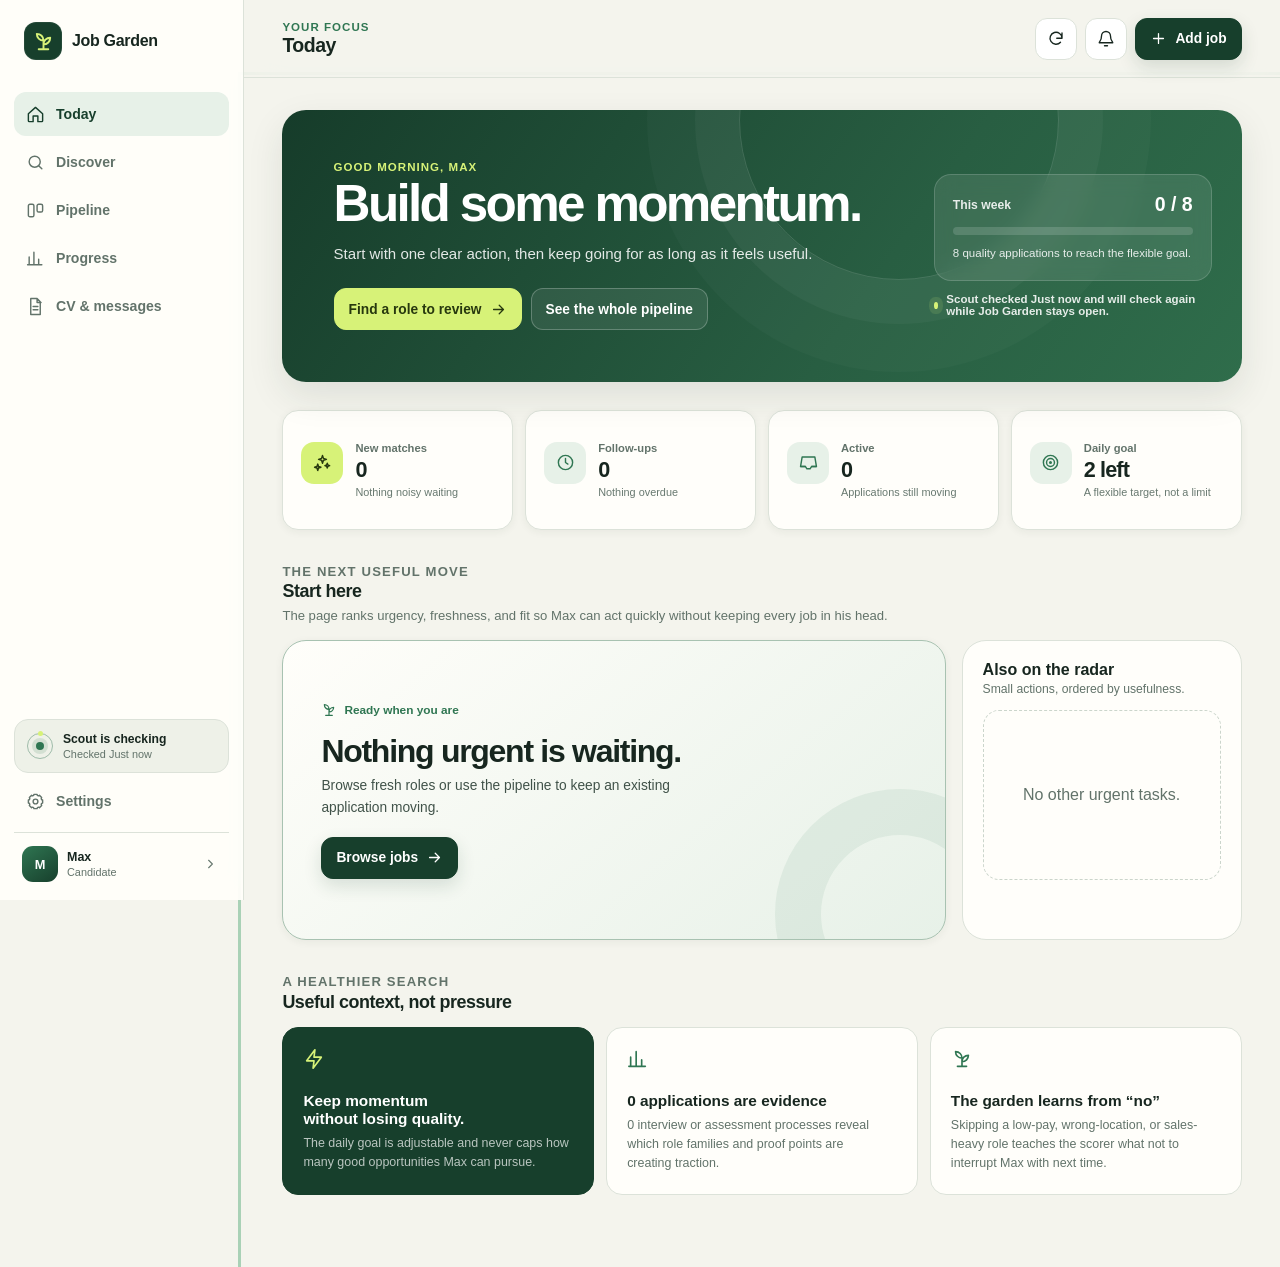
==== commit e2569fbd: "Publish shell from 8bd6b6477e6313a1a5b498c2c14f331d79156510" ====
--- a/index.html
+++ b/index.html
@@ -16,7 +16,7 @@
     <link rel="manifest" href="./manifest.webmanifest?v=20260720-7">
     <link rel="icon" href="./assets/garden-mark.svg" type="image/svg+xml">
     <link rel="apple-touch-icon" sizes="192x192" href="./assets/garden-mark-192.png">
-    <link rel="stylesheet" href="./styles.v20260723-18.css">
+    <link rel="stylesheet" href="./styles.v20260906-1.css">
   </head>
   <body>
     <a class="skip-link" href="#viewContent">Skip to the workspace</a>
@@ -221,6 +221,6 @@
     </svg>
 
     <script src="./assets/pdf-lib.min.js"></script>
-    <script type="module" src="./app.v20260723-18.js"></script>
+    <script type="module" src="./app.v20260906-1.js"></script>
   </body>
 </html>
--- a/styles.v20260906-1.css
+++ b/styles.v20260906-1.css
@@ -0,0 +1,858 @@
+:root {
+  color-scheme: light;
+  --canvas: #f4f4ed;
+  --canvas-deep: #e9ece3;
+  --surface: #fffefa;
+  --surface-raised: #ffffff;
+  --surface-muted: #eef1e8;
+  --surface-green: #e7f1e8;
+  --surface-lime: #eef8ce;
+  --surface-amber: #fff2d9;
+  --surface-coral: #fae6df;
+  --ink: #17261f;
+  --ink-soft: #405249;
+  --muted: #62736a;
+  --faint: #687970;
+  --line: #dce2d9;
+  --line-strong: #cbd5cb;
+  --green: #2f7652;
+  --green-strong: #173f2c;
+  --green-bright: #66a879;
+  --primary-button-ink: #ffffff;
+  --lime: #d7f278;
+  --lime-ink: #27380e;
+  --amber: #80521f;
+  --coral: #9b493a;
+  --blue: #3a6292;
+  --focus: #8bc4a0;
+  --shadow-sm: 0 2px 8px rgba(29, 50, 39, 0.06);
+  --shadow-md: 0 14px 36px rgba(29, 50, 39, 0.1);
+  --shadow-lg: 0 28px 72px rgba(24, 44, 34, 0.18);
+  --radius-sm: 10px;
+  --radius-md: 16px;
+  --radius-lg: 24px;
+  --radius-xl: 32px;
+  --sidebar-width: 244px;
+  --topbar-height: 78px;
+  --content-max: 1440px;
+  --font: Inter, ui-sans-serif, -apple-system, BlinkMacSystemFont, "Segoe UI", sans-serif;
+  font-family: var(--font);
+  font-synthesis: none;
+  text-rendering: optimizeLegibility;
+}
+
+:root[data-theme="dark"] {
+  color-scheme: dark;
+  --canvas: #101914;
+  --canvas-deep: #0c130f;
+  --surface: #17231c;
+  --surface-raised: #1c2a22;
+  --surface-muted: #233129;
+  --surface-green: #1d3327;
+  --surface-lime: #2c3d20;
+  --surface-amber: #3a2d1e;
+  --surface-coral: #38241f;
+  --ink: #f2f5ef;
+  --ink-soft: #c7d1ca;
+  --muted: #98aaa0;
+  --faint: #84968c;
+  --line: #2b3b32;
+  --line-strong: #3a4b41;
+  --green: #71b68a;
+  --green-strong: #d7f278;
+  --green-bright: #8ac99e;
+  --primary-button-ink: #17261f;
+  --lime: #c9e867;
+  --lime-ink: #1b280c;
+  --amber: #e0a357;
+  --coral: #e18472;
+  --blue: #82a8d3;
+  --focus: #8bc4a0;
+  --shadow-sm: 0 2px 8px rgba(0, 0, 0, 0.18);
+  --shadow-md: 0 14px 36px rgba(0, 0, 0, 0.24);
+  --shadow-lg: 0 28px 72px rgba(0, 0, 0, 0.36);
+}
+
+@media (prefers-color-scheme: dark) {
+  :root:not([data-theme="light"]) {
+    color-scheme: dark;
+    --canvas: #101914;
+    --canvas-deep: #0c130f;
+    --surface: #17231c;
+    --surface-raised: #1c2a22;
+    --surface-muted: #233129;
+    --surface-green: #1d3327;
+    --surface-lime: #2c3d20;
+    --surface-amber: #3a2d1e;
+    --surface-coral: #38241f;
+    --ink: #f2f5ef;
+    --ink-soft: #c7d1ca;
+    --muted: #98aaa0;
+    --faint: #84968c;
+    --line: #2b3b32;
+    --line-strong: #3a4b41;
+    --green: #71b68a;
+    --green-strong: #d7f278;
+    --green-bright: #8ac99e;
+    --primary-button-ink: #17261f;
+    --lime: #c9e867;
+    --lime-ink: #1b280c;
+    --amber: #e0a357;
+    --coral: #e18472;
+    --blue: #82a8d3;
+    --shadow-sm: 0 2px 8px rgba(0, 0, 0, 0.18);
+    --shadow-md: 0 14px 36px rgba(0, 0, 0, 0.24);
+    --shadow-lg: 0 28px 72px rgba(0, 0, 0, 0.36);
+  }
+}
+
+*, *::before, *::after { box-sizing: border-box; }
+html { min-width: 320px; min-height: 100%; scroll-behavior: smooth; }
+body { min-width: 320px; min-height: 100vh; margin: 0; color: var(--ink); background: var(--canvas); }
+body.dialog-open { overflow: hidden; }
+button, input, select, textarea { font: inherit; }
+button, select, summary { cursor: pointer; }
+button { color: inherit; }
+button:disabled, input:disabled, select:disabled, textarea:disabled { cursor: not-allowed; opacity: 0.52; }
+img, svg { display: block; }
+a { color: inherit; }
+h1, h2, h3, h4, p { margin-top: 0; }
+h1, h2, h3, h4 { text-wrap: balance; }
+p { text-wrap: pretty; }
+svg { width: 20px; height: 20px; fill: none; stroke: currentColor; stroke-width: 1.8; stroke-linecap: round; stroke-linejoin: round; }
+.svg-sprite { position: absolute; width: 0; height: 0; overflow: hidden; }
+[hidden] { display: none !important; }
+
+:focus-visible { outline: 3px solid color-mix(in srgb, var(--focus) 70%, transparent); outline-offset: 3px; }
+.skip-link { position: fixed; z-index: 1000; top: 10px; left: 10px; padding: 10px 14px; border-radius: 8px; color: #fff; background: var(--green-strong); transform: translateY(-160%); }
+.skip-link:focus { transform: translateY(0); }
+
+.eyebrow { margin: 0 0 5px; color: var(--green); font-size: 0.72rem; font-weight: 850; letter-spacing: 0.09em; text-transform: uppercase; }
+.muted { color: var(--muted); }
+.subtle { color: var(--faint); }
+.text-link { display: inline-flex; align-items: center; gap: 6px; border: 0; padding: 0; color: var(--green); background: transparent; font-weight: 760; text-decoration: none; }
+.text-link:hover { color: var(--green-strong); text-decoration: underline; text-underline-offset: 3px; }
+.text-link svg { width: 16px; height: 16px; }
+
+.brand-lockup { display: inline-flex; align-items: center; gap: 10px; color: var(--ink); font-size: 1rem; font-weight: 850; letter-spacing: -0.02em; }
+.brand-mark { display: inline-grid; width: 38px; height: 38px; flex: 0 0 38px; place-items: center; border-radius: 12px; color: var(--lime); background: var(--green-strong); box-shadow: inset 0 0 0 1px rgba(255,255,255,.06); }
+.brand-mark svg { width: 23px; height: 23px; stroke-width: 2; }
+.brand-button, .mobile-brand { border: 0; padding: 0; background: transparent; }
+
+.button, .icon-button, .filter-chip, .segmented-button {
+  display: inline-flex;
+  min-height: 42px;
+  align-items: center;
+  justify-content: center;
+  gap: 8px;
+  border: 1px solid var(--line);
+  border-radius: 12px;
+  padding: 0 14px;
+  color: var(--ink);
+  background: var(--surface-raised);
+  font-size: 0.86rem;
+  font-weight: 760;
+  line-height: 1;
+  text-decoration: none;
+  transition: border-color 150ms ease, background 150ms ease, color 150ms ease, transform 150ms ease, box-shadow 150ms ease;
+}
+.button:hover, .icon-button:hover { border-color: var(--line-strong); background: var(--surface-muted); }
+.button:active, .icon-button:active { transform: translateY(1px); }
+.button svg { width: 17px; height: 17px; }
+.button.primary { border-color: var(--green-strong); color: var(--primary-button-ink); background: var(--green-strong); box-shadow: 0 7px 18px rgba(23, 63, 44, 0.14); }
+.button.primary:hover { border-color: #235d42; background: #235d42; box-shadow: 0 9px 24px rgba(23, 63, 44, 0.2); }
+:root[data-theme="dark"] .button.primary:hover { border-color: #e0f79b; background: #e0f79b; }
+.button.lime { border-color: var(--lime); color: var(--lime-ink); background: var(--lime); }
+.button.quiet { color: var(--ink-soft); background: transparent; }
+.button.danger { border-color: color-mix(in srgb, var(--coral) 35%, var(--line)); color: var(--coral); background: var(--surface-coral); }
+.button.full-button { width: 100%; }
+.button.small { min-height: 34px; border-radius: 10px; padding: 0 10px; font-size: 0.78rem; }
+.icon-button { width: 42px; padding: 0; }
+.icon-button svg { width: 18px; height: 18px; }
+.notification-button { position: relative; }
+.notification-dot { position: absolute; top: 7px; right: 7px; width: 8px; height: 8px; border: 2px solid var(--surface); border-radius: 50%; background: var(--coral); }
+
+/* Private access */
+.access-gate { display: grid; min-height: 100vh; padding: 32px; place-items: center; background: radial-gradient(circle at 18% 18%, rgba(215,242,120,.42), transparent 30%), radial-gradient(circle at 86% 80%, rgba(102,168,121,.2), transparent 34%), var(--canvas); }
+.access-card { display: grid; width: min(1040px, 100%); min-height: 620px; grid-template-columns: 1fr 1fr; overflow: hidden; border: 1px solid var(--line); border-radius: var(--radius-xl); background: var(--surface); box-shadow: var(--shadow-lg); }
+.access-art { position: relative; display: grid; min-height: 620px; overflow: hidden; place-items: end center; background: linear-gradient(155deg, #dff0c0 0%, #b9dab5 48%, #6a9c77 100%); }
+.access-art::before, .access-art::after { position: absolute; content: ""; border-radius: 50%; background: rgba(255,255,255,.25); }
+.access-art::before { width: 390px; height: 390px; top: -120px; left: -140px; }
+.access-art::after { width: 260px; height: 260px; right: -80px; bottom: 60px; }
+.access-art img { position: relative; z-index: 2; width: 112%; max-width: none; height: 88%; object-fit: cover; object-position: 50% 62%; mix-blend-mode: multiply; filter: saturate(.85) contrast(1.04); }
+.access-sun { position: absolute; z-index: 1; top: 72px; right: 74px; width: 94px; height: 94px; border-radius: 50%; background: #f8eaa2; box-shadow: 0 0 0 24px rgba(248,234,162,.18); }
+.access-copy { display: flex; flex-direction: column; align-items: flex-start; justify-content: center; padding: clamp(40px, 7vw, 84px); }
+.access-copy .brand-lockup { margin-bottom: 64px; }
+.access-copy h1 { max-width: 500px; margin: 0 0 18px; font-size: clamp(2.3rem, 4.4vw, 4.2rem); line-height: 0.98; letter-spacing: -0.055em; }
+.access-intro { max-width: 500px; margin-bottom: 26px; color: var(--muted); font-size: 1rem; line-height: 1.65; }
+.access-status { display: flex; width: 100%; align-items: center; gap: 10px; margin-bottom: 20px; padding: 12px 14px; border: 1px solid var(--line); border-radius: 12px; color: var(--muted); background: var(--surface-muted); font-size: 0.84rem; font-weight: 650; }
+.access-status.error { color: var(--coral); background: var(--surface-coral); }
+.access-status.success { color: var(--green); background: var(--surface-green); }
+.status-dot { width: 9px; height: 9px; flex: 0 0 9px; border-radius: 50%; background: var(--amber); box-shadow: 0 0 0 4px color-mix(in srgb, var(--amber) 16%, transparent); }
+.access-status.error .status-dot { background: var(--coral); box-shadow: 0 0 0 4px color-mix(in srgb, var(--coral) 16%, transparent); }
+.access-status.success .status-dot { background: var(--green); box-shadow: 0 0 0 4px color-mix(in srgb, var(--green) 16%, transparent); }
+.access-actions { display: flex; flex-wrap: wrap; gap: 9px; }
+.access-help { margin: 22px 0 0; color: var(--faint); font-size: 0.78rem; line-height: 1.5; }
+
+/* App shell */
+.app-frame { display: grid; min-height: 100vh; grid-template-columns: var(--sidebar-width) minmax(0, 1fr); grid-template-rows: var(--topbar-height) auto minmax(0, 1fr); grid-template-areas: "sidebar topbar" "sidebar banner" "sidebar main"; }
+.sidebar { position: fixed; z-index: 30; inset: 0 auto 0 0; grid-area: sidebar; display: flex; width: var(--sidebar-width); flex-direction: column; justify-content: space-between; border-right: 1px solid var(--line); padding: 22px 14px 16px; background: color-mix(in srgb, var(--surface) 94%, transparent); backdrop-filter: blur(16px); }
+.sidebar-top { display: grid; gap: 32px; }
+.sidebar .brand-button { padding: 0 10px; }
+.side-nav { display: grid; gap: 4px; }
+.nav-link { display: flex; width: 100%; min-height: 44px; align-items: center; gap: 11px; border: 0; border-radius: 12px; padding: 0 12px; color: var(--muted); background: transparent; font-size: 0.88rem; font-weight: 720; text-align: left; transition: background 140ms ease, color 140ms ease; }
+.nav-link:hover { color: var(--ink); background: var(--surface-muted); }
+.nav-link.active { color: var(--green-strong); background: var(--surface-green); }
+.nav-link svg { width: 19px; height: 19px; }
+.nav-link span:nth-child(2) { flex: 1; }
+.nav-count { display: inline-grid; min-width: 22px; height: 22px; place-items: center; border-radius: 999px; padding: 0 6px; color: var(--lime-ink); background: var(--lime); font-size: 0.68rem; font-weight: 850; }
+.sidebar-bottom { display: grid; gap: 6px; }
+.scout-mini-card { display: flex; align-items: center; gap: 10px; border: 1px solid var(--line); border-radius: 14px; padding: 12px; color: var(--ink); background: var(--surface-muted); text-align: left; }
+.scout-mini-card:hover { border-color: var(--line-strong); background: var(--surface-green); }
+.scout-mini-card > span:nth-child(2) { display: grid; min-width: 0; gap: 2px; }
+.scout-mini-card strong { font-size: 0.76rem; }
+.scout-mini-card small { overflow: hidden; color: var(--muted); font-size: 0.68rem; text-overflow: ellipsis; white-space: nowrap; }
+.scout-orbit { position: relative; display: grid; width: 26px; height: 26px; flex: 0 0 26px; place-items: center; border: 1px solid color-mix(in srgb, var(--green) 35%, var(--line)); border-radius: 50%; }
+.scout-orbit::before { position: absolute; width: 5px; height: 5px; border-radius: 50%; background: var(--lime); animation: orbit 3.4s linear infinite; content: ""; transform: translateY(-13px); transform-origin: 2.5px 15.5px; }
+.scout-orbit > span { width: 8px; height: 8px; border-radius: 50%; background: var(--green); box-shadow: 0 0 0 4px color-mix(in srgb, var(--green) 14%, transparent); }
+.scout-orbit.paused::before { animation-play-state: paused; }
+.person-card { display: grid; grid-template-columns: 36px minmax(0, 1fr) 18px; align-items: center; gap: 9px; border: 0; border-top: 1px solid var(--line); margin-top: 3px; padding: 13px 8px 2px; background: transparent; text-align: left; }
+.person-card > span:nth-child(2) { display: grid; min-width: 0; gap: 2px; }
+.person-card strong { overflow: hidden; font-size: 0.78rem; text-overflow: ellipsis; white-space: nowrap; }
+.person-card small { color: var(--muted); font-size: 0.68rem; }
+.person-card > svg { width: 15px; color: var(--faint); }
+.avatar { display: grid; width: 36px; height: 36px; place-items: center; border-radius: 11px; color: #fff; background: linear-gradient(145deg, var(--green), var(--green-strong)); font-size: 0.8rem; font-weight: 850; }
+.topbar { position: sticky; z-index: 20; top: 0; grid-area: topbar; display: flex; min-width: 0; height: var(--topbar-height); align-items: center; justify-content: space-between; gap: 20px; border-bottom: 1px solid var(--line); padding: 0 clamp(20px, 3vw, 44px); background: color-mix(in srgb, var(--canvas) 88%, transparent); backdrop-filter: blur(18px); }
+.mobile-brand { display: none; }
+.topbar-title { min-width: 0; }
+.topbar-title .eyebrow { margin-bottom: 1px; }
+.topbar-title h1 { overflow: hidden; margin: 0; font-size: 1.22rem; letter-spacing: -0.025em; text-overflow: ellipsis; white-space: nowrap; }
+.topbar-actions { display: flex; align-items: center; gap: 8px; }
+.connection-banner { position: sticky; z-index: 15; top: var(--topbar-height); grid-area: banner; min-height: 36px; padding: 9px clamp(20px, 3vw, 44px); color: var(--amber); background: var(--surface-amber); font-size: 0.78rem; font-weight: 680; text-align: center; }
+.connection-banner.error { color: var(--coral); background: var(--surface-coral); }
+.connection-banner.success { color: var(--green); background: var(--surface-green); }
+.view-content { grid-area: main; width: 100%; max-width: calc(var(--content-max) + 88px); min-width: 0; margin: 0 auto; padding: 32px clamp(20px, 3vw, 44px) 72px; }
+.mobile-nav { display: none; }
+
+/* Shared content */
+.page-stack { display: grid; gap: 28px; }
+.section { min-width: 0; }
+.section-heading { display: flex; align-items: flex-end; justify-content: space-between; gap: 20px; margin-bottom: 14px; }
+.section-heading h2 { margin: 0; font-size: 1.12rem; letter-spacing: -0.025em; }
+.section-heading p { max-width: 640px; margin: 4px 0 0; color: var(--muted); font-size: 0.82rem; line-height: 1.5; }
+.section-actions { display: flex; flex-wrap: wrap; justify-content: flex-end; gap: 8px; }
+.card { border: 1px solid var(--line); border-radius: var(--radius-md); background: var(--surface); box-shadow: var(--shadow-sm); }
+.empty-state { display: grid; min-height: 240px; place-items: center; border: 1px dashed var(--line-strong); border-radius: var(--radius-md); padding: 36px; color: var(--muted); background: color-mix(in srgb, var(--surface) 60%, transparent); text-align: center; }
+.empty-state > div { display: grid; max-width: 440px; justify-items: center; }
+.empty-state .empty-icon { display: grid; width: 54px; height: 54px; place-items: center; margin-bottom: 14px; border-radius: 16px; color: var(--green); background: var(--surface-green); }
+.empty-state h3 { margin-bottom: 7px; color: var(--ink); }
+.empty-state p { margin: 0 0 18px; font-size: 0.86rem; line-height: 1.55; }
+
+.status-pill, .meta-pill, .source-pill, .priority-pill { display: inline-flex; min-height: 26px; align-items: center; gap: 5px; border-radius: 999px; padding: 0 9px; color: var(--muted); background: var(--surface-muted); font-size: 0.7rem; font-weight: 760; white-space: nowrap; }
+.freshness-pill { display: inline-flex; min-height: 27px; align-items: center; gap: 5px; border-radius: 999px; padding: 0 9px; color: var(--green); background: var(--surface-green); font-size: 0.69rem; font-weight: 810; white-space: nowrap; }
+.freshness-pill svg { width: 13px; height: 13px; }
+.freshness-pill.urgent { color: var(--lime-ink); background: var(--lime); }
+.freshness-pill.week { color: var(--muted); background: var(--surface-muted); }
+.status-pill.good, .meta-pill.good { color: var(--green); background: var(--surface-green); }
+.status-pill.warn, .meta-pill.warn { color: var(--amber); background: var(--surface-amber); }
+.status-pill.bad, .meta-pill.bad { color: var(--coral); background: var(--surface-coral); }
+.status-pill.new { color: var(--lime-ink); background: var(--lime); }
+.status-pill.interview { color: var(--blue); background: color-mix(in srgb, var(--blue) 14%, var(--surface)); }
+.source-pill { min-height: 22px; padding: 0 7px; font-size: 0.64rem; }
+.priority-pill { color: var(--green-strong); background: var(--surface-green); }
+.meta-row { display: flex; flex-wrap: wrap; gap: 6px; }
+
+/* Today */
+.welcome-hero { position: relative; display: grid; min-height: 250px; grid-template-columns: minmax(0, 1.5fr) minmax(290px, .75fr); overflow: hidden; border-radius: var(--radius-lg); color: #fff; background: linear-gradient(125deg, #163c2a 0%, #285e42 62%, #2f6d4b 100%); box-shadow: var(--shadow-md); }
+.welcome-hero::after { position: absolute; width: 320px; height: 320px; top: -150px; right: 19%; border: 1px solid rgba(255,255,255,.14); border-radius: 50%; content: ""; box-shadow: 0 0 0 44px rgba(255,255,255,.035), 0 0 0 92px rgba(255,255,255,.025); }
+.hero-copy { position: relative; z-index: 2; display: flex; max-width: 800px; flex-direction: column; align-items: flex-start; justify-content: center; padding: clamp(28px, 4vw, 52px); }
+.hero-copy .eyebrow { color: var(--lime); }
+.hero-copy h2 { max-width: 690px; margin: 0 0 12px; font-size: clamp(2rem, 4vw, 3.65rem); line-height: 1.02; letter-spacing: -0.052em; }
+.hero-copy > p:not(.eyebrow) { max-width: 620px; margin-bottom: 22px; color: rgba(255,255,255,.88); font-size: 0.94rem; line-height: 1.6; }
+.hero-actions { display: flex; flex-wrap: wrap; gap: 9px; }
+.hero-actions .button.primary { border-color: var(--lime); color: var(--lime-ink); background: var(--lime); box-shadow: none; }
+.hero-actions .button.quiet { border-color: rgba(255,255,255,.24); color: #fff; background: rgba(255,255,255,.08); }
+.hero-progress { position: relative; z-index: 2; display: grid; min-width: 0; align-content: center; gap: 12px; padding: 28px 30px 28px 12px; }
+.hero-progress-card { padding: 18px; border: 1px solid rgba(255,255,255,.16); border-radius: 17px; background: rgba(255,255,255,.095); backdrop-filter: blur(10px); }
+.hero-progress-top { display: flex; align-items: center; justify-content: space-between; gap: 12px; margin-bottom: 11px; }
+.hero-progress-top span { color: rgba(255,255,255,.88); font-size: 0.76rem; font-weight: 720; }
+.hero-progress-top strong { font-size: 1.22rem; }
+.progress-track { height: 8px; overflow: hidden; border-radius: 999px; background: rgba(255,255,255,.15); }
+.progress-track > span { display: block; width: var(--progress, 0%); height: 100%; border-radius: inherit; background: var(--lime); transition: width 300ms ease; }
+.hero-progress-card p { margin: 10px 0 0; color: rgba(255,255,255,.88); font-size: 0.72rem; line-height: 1.45; }
+.scout-live-line { display: flex; align-items: center; gap: 8px; color: rgba(255,255,255,.88); font-size: 0.72rem; font-weight: 680; }
+.live-dot { width: 7px; height: 7px; border-radius: 50%; background: var(--lime); box-shadow: 0 0 0 5px rgba(215,242,120,.12); }
+
+.metric-grid { display: grid; grid-template-columns: repeat(4, minmax(0, 1fr)); gap: 12px; }
+.metric-card { display: grid; min-width: 0; min-height: 120px; grid-template-columns: 42px minmax(0, 1fr); align-content: center; gap: 12px; border: 1px solid var(--line); border-radius: var(--radius-md); padding: 18px; background: var(--surface); box-shadow: var(--shadow-sm); }
+.metric-icon { display: grid; width: 42px; height: 42px; place-items: center; border-radius: 13px; color: var(--green); background: var(--surface-green); }
+.metric-icon.amber { color: var(--amber); background: var(--surface-amber); }
+.metric-icon.coral { color: var(--coral); background: var(--surface-coral); }
+.metric-icon.lime { color: var(--lime-ink); background: var(--lime); }
+.metric-icon svg { width: 19px; height: 19px; }
+.metric-copy { min-width: 0; }
+.metric-copy span { display: block; margin-bottom: 3px; color: var(--muted); font-size: 0.7rem; font-weight: 740; }
+.metric-copy strong { display: block; overflow: hidden; margin-bottom: 3px; font-size: 1.35rem; letter-spacing: -0.04em; text-overflow: ellipsis; white-space: nowrap; }
+.metric-copy small { display: block; overflow: hidden; color: var(--faint); font-size: 0.68rem; text-overflow: ellipsis; white-space: nowrap; }
+
+.focus-layout { display: grid; grid-template-columns: minmax(0, 1.55fr) minmax(280px, .65fr); gap: 16px; align-items: stretch; }
+.focus-card-large { position: relative; display: grid; min-height: 300px; grid-template-columns: minmax(0, 1fr) 128px; overflow: hidden; border: 1px solid color-mix(in srgb, var(--green) 30%, var(--line)); border-radius: var(--radius-lg); padding: clamp(24px, 3.5vw, 38px); background: linear-gradient(140deg, var(--surface) 0%, var(--surface-green) 100%); box-shadow: var(--shadow-sm); }
+.focus-card-large::after { position: absolute; right: -80px; bottom: -100px; width: 250px; height: 250px; border: 46px solid color-mix(in srgb, var(--green) 8%, transparent); border-radius: 50%; content: ""; }
+.focus-content { position: relative; z-index: 2; display: flex; flex-direction: column; align-items: flex-start; justify-content: center; }
+.focus-kicker { display: inline-flex; align-items: center; gap: 7px; margin-bottom: 16px; color: var(--green); font-size: 0.74rem; font-weight: 820; }
+.focus-kicker svg { width: 16px; height: 16px; }
+.focus-content h3 { max-width: 660px; margin: 0 0 7px; font-size: clamp(1.5rem, 2.5vw, 2.25rem); line-height: 1.08; letter-spacing: -0.04em; }
+.focus-company { margin-bottom: 14px; color: var(--muted); font-size: 0.9rem; font-weight: 660; }
+.focus-content > p { max-width: 650px; margin-bottom: 18px; color: var(--ink-soft); font-size: 0.86rem; line-height: 1.58; }
+.focus-score { position: relative; z-index: 2; display: grid; align-content: start; justify-items: end; }
+.score-ring { --score: 0; --ring-color: var(--green); position: relative; display: grid; width: 76px; height: 76px; place-items: center; border-radius: 50%; background: conic-gradient(var(--ring-color) calc(var(--score) * 1%), var(--line) 0); }
+.score-ring::before { position: absolute; inset: 7px; border-radius: 50%; background: var(--surface); content: ""; }
+.score-ring strong { position: relative; z-index: 1; font-size: 1rem; letter-spacing: -0.04em; }
+.score-ring small { position: absolute; z-index: 1; bottom: 18px; color: var(--muted); font-size: 0.48rem; font-weight: 780; text-transform: uppercase; }
+.score-ring.excellent { --ring-color: var(--green); }
+.score-ring.strong { --ring-color: var(--green-bright); }
+.score-ring.possible { --ring-color: var(--amber); }
+.score-ring.low { --ring-color: var(--coral); }
+.action-panel { display: flex; min-height: 300px; flex-direction: column; border: 1px solid var(--line); border-radius: var(--radius-lg); padding: 20px; background: var(--surface); }
+.action-panel h3 { margin: 0 0 3px; font-size: 1rem; }
+.action-panel > p { margin: 0 0 14px; color: var(--muted); font-size: 0.76rem; }
+.action-list { display: grid; gap: 7px; }
+.action-item { display: grid; width: 100%; min-width: 0; grid-template-columns: 34px minmax(0, 1fr) 18px; align-items: center; gap: 10px; border: 0; border-radius: 12px; padding: 10px; color: inherit; background: var(--surface-muted); text-align: left; }
+.action-item:hover { background: var(--surface-green); }
+.action-item-icon { display: grid; width: 34px; height: 34px; place-items: center; border-radius: 10px; color: var(--green); background: var(--surface); }
+.action-item-icon.warn { color: var(--amber); background: var(--surface-amber); }
+.action-item-copy { display: grid; min-width: 0; gap: 2px; }
+.action-item-copy strong, .action-item-copy span { overflow: hidden; text-overflow: ellipsis; white-space: nowrap; }
+.action-item-copy strong { font-size: 0.74rem; }
+.action-item-copy span { color: var(--muted); font-size: 0.66rem; }
+.action-item > svg { width: 15px; color: var(--faint); }
+.insight-grid { display: grid; grid-template-columns: repeat(3, minmax(0, 1fr)); gap: 12px; }
+.insight-card { min-height: 160px; border: 1px solid var(--line); border-radius: var(--radius-md); padding: 20px; background: var(--surface); }
+.insight-card.accent { color: #fff; border-color: var(--green-strong); background: var(--green-strong); }
+:root[data-theme="dark"] .insight-card.accent { color: var(--lime-ink); background: var(--lime); }
+.insight-card > svg { width: 22px; height: 22px; margin-bottom: 22px; color: var(--green); }
+.insight-card.accent > svg { color: var(--lime); }
+:root[data-theme="dark"] .insight-card.accent > svg { color: var(--lime-ink); }
+.insight-card h3 { margin: 0 0 6px; font-size: 0.96rem; }
+.insight-card p { margin: 0; color: var(--muted); font-size: 0.78rem; line-height: 1.55; }
+.insight-card.accent p { color: rgba(255,255,255,.7); }
+:root[data-theme="dark"] .insight-card.accent p { color: rgba(23,38,31,.72); }
+
+/* Discover */
+.discover-heading { margin-bottom: 20px; }
+.discover-heading h2 { font-size: clamp(1.7rem, 3vw, 2.55rem); letter-spacing: -0.045em; }
+.discover-heading p { max-width: 760px; font-size: 0.88rem; }
+.discover-modes { display: grid; max-width: 680px; grid-template-columns: 1fr 1fr; gap: 6px; margin-bottom: 14px; border-radius: 15px; padding: 5px; background: var(--surface-muted); }
+.discover-mode { display: grid; min-width: 0; grid-template-columns: minmax(0, 1fr) auto; align-items: center; gap: 12px; border: 1px solid transparent; border-radius: 11px; padding: 10px 12px; color: var(--muted); background: transparent; text-align: left; }
+.discover-mode:hover { color: var(--ink); }
+.discover-mode.active { border-color: var(--line); color: var(--ink); background: var(--surface); box-shadow: var(--shadow-sm); }
+.discover-mode span { display: grid; min-width: 0; gap: 2px; }
+.discover-mode strong { font-size: 0.8rem; }
+.discover-mode small { color: var(--muted); font-size: 0.71rem; }
+.discover-mode b { display: inline-grid; min-width: 30px; height: 30px; place-items: center; border-radius: 999px; padding: 0 7px; color: var(--green); background: var(--surface-green); font-size: 0.7rem; }
+.discover-search-panel { margin-bottom: 22px; border: 1px solid var(--line); border-radius: 18px; padding: 14px; background: var(--surface); box-shadow: var(--shadow-sm); }
+.discover-toolbar { display: grid; grid-template-columns: minmax(260px, 1fr) 190px auto; gap: 9px; }
+.discover-toolbar.all-search { grid-template-columns: minmax(260px, 1fr) 190px; }
+.search-box { display: flex; min-width: 0; min-height: 50px; align-items: center; gap: 9px; border: 1px solid var(--line-strong); border-radius: 13px; padding: 0 14px; background: var(--surface-raised); }
+.search-box:focus-within { border-color: var(--green); box-shadow: 0 0 0 3px color-mix(in srgb, var(--focus) 18%, transparent); }
+.search-box svg { width: 18px; flex: 0 0 18px; color: var(--muted); }
+.search-box input { width: 100%; min-width: 0; border: 0; outline: 0; padding: 12px 0; color: var(--ink); background: transparent; font-size: 0.88rem; }
+.toolbar-select { min-height: 46px; border: 1px solid var(--line); border-radius: 12px; padding: 0 36px 0 12px; color: var(--ink); background: var(--surface-raised); font-size: 0.78rem; font-weight: 700; }
+.filter-group { display: grid; grid-template-columns: 62px minmax(0, 1fr); align-items: start; gap: 10px; margin-top: 13px; padding-top: 13px; border-top: 1px solid var(--line); }
+.filter-label { padding-top: 9px; color: var(--muted); font-size: 0.7rem; font-weight: 800; text-transform: uppercase; letter-spacing: .045em; }
+.keyword-suggestions { display: flex; flex-wrap: wrap; align-items: center; gap: 6px; margin-top: 12px; padding-top: 12px; border-top: 1px solid var(--line); color: var(--muted); font-size: 0.68rem; }
+.keyword-suggestions > span { margin-right: 3px; font-weight: 780; }
+.keyword-suggestions button { min-height: 29px; border: 1px solid var(--line); border-radius: 999px; padding: 0 9px; color: var(--ink-soft); background: var(--surface); font-size: 0.68rem; }
+.keyword-suggestions button:hover { border-color: color-mix(in srgb, var(--green) 42%, var(--line)); color: var(--green); background: var(--surface-green); }
+.filter-strip { display: flex; flex-wrap: wrap; gap: 7px; margin: 0; }
+.filter-chip { min-height: 34px; border-radius: 999px; padding: 0 11px; color: var(--muted); font-size: 0.74rem; background: var(--surface); }
+.filter-chip:hover { color: var(--ink); border-color: var(--line-strong); }
+.filter-chip.active { border-color: color-mix(in srgb, var(--green) 40%, var(--line)); color: var(--green-strong); background: var(--surface-green); }
+.filter-chip .chip-count { display: inline-grid; min-width: 18px; height: 18px; place-items: center; border-radius: 999px; padding: 0 5px; color: var(--green); background: var(--surface); font-size: 0.62rem; }
+.results-line { display: flex; align-items: center; justify-content: space-between; gap: 12px; margin-bottom: 12px; color: var(--muted); font-size: 0.76rem; }
+.results-line strong { color: var(--ink); }
+.job-grid { display: grid; grid-template-columns: repeat(2, minmax(0, 1fr)); gap: 14px; }
+.job-card { position: relative; display: flex; min-width: 0; min-height: 288px; flex-direction: column; overflow: hidden; border: 1px solid var(--line); border-radius: 17px; padding: 18px; color: inherit; background: var(--surface); box-shadow: var(--shadow-sm); text-align: left; transition: border-color 150ms ease, transform 150ms ease, box-shadow 150ms ease; }
+.job-card:hover { border-color: color-mix(in srgb, var(--green) 42%, var(--line)); box-shadow: var(--shadow-md); transform: translateY(-2px); }
+.job-card.unseen::before { position: absolute; top: 0; left: 0; width: 4px; height: 100%; background: var(--lime); content: ""; }
+.job-card-top { display: flex; min-height: 29px; align-items: flex-start; justify-content: space-between; gap: 10px; }
+.match-badge { display: inline-flex; min-height: 29px; flex: 0 0 auto; align-items: center; gap: 5px; border: 1px solid var(--line); border-radius: 999px; padding: 0 9px; color: var(--muted); background: var(--surface-muted); font-size: 0.68rem; }
+.match-badge strong { color: var(--ink); font-size: 0.7rem; }
+.match-badge.excellent, .match-badge.strong { border-color: color-mix(in srgb, var(--green) 26%, var(--line)); color: var(--green); background: var(--surface-green); }
+.match-badge.possible { color: var(--amber); background: var(--surface-amber); }
+.match-badge.low { color: var(--coral); background: var(--surface-coral); }
+.job-card-title { min-height: 69px; padding-top: 13px; }
+.job-card h3 { display: -webkit-box; overflow: hidden; margin: 0 0 5px; font-size: 1.08rem; line-height: 1.25; letter-spacing: -0.025em; -webkit-box-orient: vertical; -webkit-line-clamp: 2; }
+.job-card-company { display: block; overflow: hidden; color: var(--muted); font-size: 0.8rem; font-weight: 650; text-overflow: ellipsis; white-space: nowrap; }
+.job-card-facts { display: grid; gap: 7px; margin: 14px 0; padding: 12px 0; border-top: 1px solid var(--line); border-bottom: 1px solid var(--line); color: var(--muted); font-size: 0.71rem; }
+.job-card-facts > span { display: grid; min-width: 0; grid-template-columns: 15px minmax(0, 1fr); align-items: start; gap: 6px; }
+.job-card-facts svg { width: 14px; height: 14px; margin-top: 1px; }
+.job-card-facts > span:first-child > span { display: -webkit-box; overflow: hidden; line-height: 1.35; -webkit-box-orient: vertical; -webkit-line-clamp: 2; }
+.job-card-signal { display: grid; gap: 3px; margin-bottom: 14px; }
+.job-card-signal > span { color: var(--muted); font-size: 0.67rem; font-weight: 790; text-transform: uppercase; letter-spacing: .045em; }
+.job-card-signal strong { display: -webkit-box; overflow: hidden; color: var(--ink-soft); font-size: 0.74rem; line-height: 1.38; -webkit-box-orient: vertical; -webkit-line-clamp: 2; }
+.job-card-signal small { display: -webkit-box; overflow: hidden; margin-top: 3px; color: var(--amber); font-size: 0.7rem; line-height: 1.35; -webkit-box-orient: vertical; -webkit-line-clamp: 1; }
+.job-card-footer { display: flex; align-items: center; justify-content: space-between; gap: 10px; margin-top: 12px; }
+.job-card-footer { margin-top: auto; }
+.job-card-footer span { overflow: hidden; color: var(--faint); font-size: 0.7rem; text-overflow: ellipsis; white-space: nowrap; }
+.job-card-footer strong { display: inline-flex; align-items: center; gap: 5px; color: var(--green); font-size: 0.72rem; }
+.load-more { display: flex; justify-content: center; padding-top: 18px; }
+
+/* Pipeline */
+.pipeline-summary { display: grid; grid-template-columns: repeat(4, minmax(0, 1fr)); gap: 10px; }
+.pipeline-stat { border: 1px solid var(--line); border-radius: 14px; padding: 15px 16px; background: var(--surface); }
+.pipeline-stat span { display: block; margin-bottom: 5px; color: var(--muted); font-size: 0.68rem; font-weight: 720; }
+.pipeline-stat strong { font-size: 1.18rem; letter-spacing: -0.035em; }
+.pipeline-board-wrap { overflow-x: auto; padding-bottom: 8px; scrollbar-color: var(--line-strong) transparent; }
+.pipeline-board { display: grid; min-width: 1120px; grid-template-columns: repeat(5, minmax(210px, 1fr)); gap: 10px; align-items: start; }
+.pipeline-column { min-height: 420px; border: 1px solid var(--line); border-radius: var(--radius-md); padding: 10px; background: color-mix(in srgb, var(--surface-muted) 58%, transparent); }
+.pipeline-column-header { display: flex; align-items: center; justify-content: space-between; gap: 8px; padding: 6px 6px 12px; }
+.pipeline-column-header span { font-size: 0.76rem; font-weight: 810; }
+.pipeline-column-header strong { display: inline-grid; min-width: 24px; height: 24px; place-items: center; border-radius: 999px; color: var(--muted); background: var(--surface); font-size: 0.68rem; }
+.pipeline-list { display: grid; gap: 7px; }
+.pipeline-list-scroll { max-height: 402px; overflow-y: auto; overscroll-behavior: contain; padding-right: 4px; scrollbar-color: var(--line-strong) transparent; scrollbar-gutter: stable; }
+.pipeline-list-scroll:focus-visible { border-radius: 12px; outline: 2px solid var(--green); outline-offset: 3px; }
+.pipeline-card { display: grid; width: 100%; gap: 7px; border: 1px solid var(--line); border-radius: 12px; padding: 12px; color: inherit; background: var(--surface); box-shadow: var(--shadow-sm); text-align: left; }
+.pipeline-card:hover { border-color: color-mix(in srgb, var(--green) 35%, var(--line)); }
+.pipeline-card h3 { overflow: hidden; margin: 0; font-size: 0.82rem; line-height: 1.3; text-overflow: ellipsis; white-space: nowrap; }
+.pipeline-card > span { overflow: hidden; color: var(--muted); font-size: 0.7rem; text-overflow: ellipsis; white-space: nowrap; }
+.pipeline-card-meta { display: flex; align-items: center; justify-content: space-between; gap: 6px; padding-top: 7px; border-top: 1px solid var(--line); color: var(--faint); font-size: 0.62rem; }
+.pipeline-card-meta strong { color: var(--green); }
+.pipeline-empty { display: grid; min-height: 96px; place-items: center; border: 1px dashed var(--line); border-radius: 12px; padding: 12px; color: var(--faint); font-size: 0.7rem; text-align: center; }
+
+/* Progress */
+.progress-highlight { display: grid; grid-template-columns: minmax(0, 1.2fr) minmax(280px, .8fr); gap: 14px; }
+.progress-story { position: relative; overflow: hidden; border: 1px solid var(--line); border-radius: var(--radius-lg); padding: clamp(24px, 3vw, 36px); background: var(--surface); }
+.progress-story::after { position: absolute; top: -54px; right: -42px; width: 180px; height: 180px; border-radius: 50%; background: var(--surface-lime); content: ""; opacity: .7; }
+.progress-story > * { position: relative; z-index: 1; }
+.progress-story h2 { max-width: 720px; margin: 0 0 10px; font-size: clamp(1.65rem, 3vw, 2.7rem); line-height: 1.08; letter-spacing: -0.045em; }
+.progress-story > p { max-width: 700px; margin: 0; color: var(--muted); font-size: 0.86rem; line-height: 1.6; }
+.big-rate { display: flex; align-items: baseline; gap: 9px; margin-top: 30px; }
+.big-rate strong { font-size: 2.9rem; letter-spacing: -0.065em; }
+.big-rate span { color: var(--muted); font-size: 0.76rem; }
+.weekly-card { display: grid; align-content: center; border-radius: var(--radius-lg); padding: 26px; color: #fff; background: var(--green-strong); }
+:root[data-theme="dark"] .weekly-card { color: var(--lime-ink); background: var(--lime); }
+.weekly-card > span { margin-bottom: 8px; color: rgba(255,255,255,.65); font-size: 0.72rem; font-weight: 740; }
+:root[data-theme="dark"] .weekly-card > span { color: rgba(23,38,31,.65); }
+.weekly-card > strong { margin-bottom: 12px; font-size: 2.5rem; letter-spacing: -0.06em; }
+.weekly-card p { margin: 10px 0 0; color: rgba(255,255,255,.68); font-size: 0.74rem; line-height: 1.5; }
+:root[data-theme="dark"] .weekly-card p { color: rgba(23,38,31,.68); }
+.progress-grid { display: grid; grid-template-columns: minmax(0, 1.25fr) minmax(280px, .75fr); gap: 14px; }
+.funnel-card, .learning-card { border: 1px solid var(--line); border-radius: var(--radius-md); padding: 22px; background: var(--surface); }
+.funnel-card h3, .learning-card h3 { margin: 0 0 5px; font-size: 0.94rem; }
+.funnel-card > p, .learning-card > p { margin: 0 0 20px; color: var(--muted); font-size: 0.74rem; line-height: 1.5; }
+.funnel-list { display: grid; gap: 13px; }
+.funnel-row { display: grid; grid-template-columns: 94px minmax(0, 1fr) 34px; align-items: center; gap: 10px; }
+.funnel-row span { color: var(--muted); font-size: 0.72rem; }
+.funnel-row strong { font-size: 0.74rem; text-align: right; }
+.funnel-bar { height: 9px; overflow: hidden; border-radius: 999px; background: var(--surface-muted); }
+.funnel-bar > span { display: block; width: var(--width, 0%); height: 100%; border-radius: inherit; background: var(--green); }
+.learning-list { display: grid; gap: 9px; }
+.learning-item { display: grid; grid-template-columns: 30px minmax(0, 1fr); gap: 10px; align-items: start; }
+.learning-item-icon { display: grid; width: 30px; height: 30px; place-items: center; border-radius: 9px; color: var(--green); background: var(--surface-green); }
+.learning-item-icon svg { width: 15px; height: 15px; }
+.learning-item strong { display: block; margin-bottom: 3px; font-size: 0.74rem; }
+.learning-item span { display: block; color: var(--muted); font-size: 0.68rem; line-height: 1.45; }
+.history-table-wrap { overflow-x: auto; border: 1px solid var(--line); border-radius: var(--radius-md); background: var(--surface); }
+.history-table { width: 100%; min-width: 760px; border-collapse: collapse; }
+.history-table th, .history-table td { padding: 12px 14px; border-bottom: 1px solid var(--line); font-size: 0.72rem; text-align: left; }
+.history-table th { color: var(--muted); background: var(--surface-muted); font-size: 0.65rem; letter-spacing: .04em; text-transform: uppercase; }
+.history-table tr:last-child td { border-bottom: 0; }
+.history-table td strong { display: block; margin-bottom: 2px; font-size: 0.74rem; }
+.history-table td span { color: var(--muted); }
+
+/* CV and messages */
+.cv-layout { display: grid; grid-template-columns: minmax(280px, .72fr) minmax(0, 1.28fr); gap: 16px; align-items: start; }
+.cv-sidebar, .cv-main { display: grid; gap: 14px; }
+.profile-card, .cv-job-card, .cv-preview-card, .message-card { border: 1px solid var(--line); border-radius: var(--radius-md); padding: 20px; background: var(--surface); }
+.profile-card-top { display: flex; align-items: center; gap: 12px; margin-bottom: 18px; }
+.profile-card .avatar { width: 48px; height: 48px; flex: 0 0 48px; border-radius: 14px; font-size: 1rem; }
+.profile-card h2 { margin: 0 0 3px; font-size: 1rem; }
+.profile-card p { margin: 0; color: var(--muted); font-size: 0.74rem; }
+.profile-facts { display: grid; gap: 8px; }
+.profile-fact { display: flex; align-items: center; gap: 8px; color: var(--muted); font-size: 0.7rem; }
+.profile-fact svg { width: 15px; height: 15px; color: var(--green); }
+.cv-job-card h3, .cv-preview-card h3, .message-card h3 { margin: 0 0 5px; font-size: 0.9rem; }
+.cv-job-card > p, .cv-preview-card > p, .message-card > p { margin: 0 0 14px; color: var(--muted); font-size: 0.72rem; line-height: 1.5; }
+.cv-storage-status { display: inline-flex; min-height: 28px; align-items: center; margin: 14px 0 2px; border-radius: 999px; padding: 0 9px; color: var(--amber); background: var(--surface-amber); font-size: 0.67rem; font-weight: 760; }
+.cv-storage-status.ready { color: var(--green); background: var(--surface-green); }
+.cv-unlock-note { margin: -3px 2px 2px !important; color: var(--muted); font-size: 0.68rem !important; line-height: 1.45 !important; text-align: center; }
+.job-picker { width: 100%; min-height: 42px; border: 1px solid var(--line); border-radius: 11px; padding: 0 34px 0 11px; color: var(--ink); background: var(--surface-raised); font-size: 0.78rem; }
+.cv-actions { display: grid; gap: 8px; margin-top: 12px; }
+.tailoring-grid { display: grid; grid-template-columns: 1fr 1fr; overflow: hidden; border: 1px solid var(--line); border-radius: 14px; }
+.tailoring-side { min-height: 210px; padding: 18px; }
+.tailoring-side + .tailoring-side { border-left: 1px solid var(--line); background: var(--surface-green); }
+.tailoring-side span { display: inline-flex; margin-bottom: 14px; border-radius: 999px; padding: 4px 7px; color: var(--muted); background: var(--surface-muted); font-size: 0.62rem; font-weight: 790; }
+.tailoring-side.after span { color: var(--green); background: var(--surface); }
+.tailoring-side h4 { margin: 0 0 8px; font-size: 0.9rem; line-height: 1.3; }
+.tailoring-side p { margin: 0; color: var(--muted); font-size: 0.72rem; line-height: 1.55; }
+.keyword-cloud { display: flex; flex-wrap: wrap; gap: 6px; margin-top: 14px; }
+.truth-note { display: flex; align-items: flex-start; gap: 9px; margin-top: 14px; border-radius: 12px; padding: 11px; color: var(--green); background: var(--surface-green); font-size: 0.68rem; line-height: 1.48; }
+.truth-note svg { width: 16px; height: 16px; flex: 0 0 16px; }
+.message-tabs { display: flex; gap: 5px; margin-bottom: 12px; padding: 4px; border-radius: 12px; background: var(--surface-muted); }
+.segmented-button { min-height: 34px; flex: 1; border: 0; border-radius: 9px; padding: 0 9px; color: var(--muted); background: transparent; font-size: 0.68rem; }
+.segmented-button.active { color: var(--green-strong); background: var(--surface); box-shadow: var(--shadow-sm); }
+.message-output { min-height: 156px; white-space: pre-wrap; border: 1px dashed var(--line-strong); border-radius: 12px; padding: 14px; color: var(--ink-soft); background: var(--surface-muted); font-size: 0.76rem; line-height: 1.58; }
+.message-footer { display: flex; align-items: center; justify-content: space-between; gap: 10px; margin-top: 10px; }
+.message-footer span { color: var(--faint); font-size: 0.64rem; }
+
+/* Settings */
+.settings-layout { display: grid; grid-template-columns: 200px minmax(0, 1fr); gap: 22px; align-items: start; }
+.settings-nav { position: sticky; top: calc(var(--topbar-height) + 24px); display: grid; gap: 4px; }
+.settings-nav button { min-height: 39px; border: 0; border-radius: 10px; padding: 0 11px; color: var(--muted); background: transparent; font-size: 0.76rem; font-weight: 730; text-align: left; }
+.settings-nav button:hover, .settings-nav button.active { color: var(--green-strong); background: var(--surface-green); }
+.settings-main { display: grid; gap: 16px; }
+.settings-section { scroll-margin-top: calc(var(--topbar-height) + 20px); }
+.settings-section-heading { margin-bottom: 10px; }
+.settings-section-heading h2 { margin: 0 0 4px; font-size: 1rem; }
+.settings-section-heading p { margin: 0; color: var(--muted); font-size: 0.72rem; line-height: 1.5; }
+.settings-card { border: 1px solid var(--line); border-radius: var(--radius-md); padding: 20px; background: var(--surface); }
+.settings-card + .settings-card { margin-top: 10px; }
+.settings-card-header { display: flex; align-items: flex-start; justify-content: space-between; gap: 14px; margin-bottom: 16px; }
+.settings-card-header h3 { margin: 0 0 4px; font-size: 0.84rem; }
+.settings-card-header p { margin: 0; color: var(--muted); font-size: 0.69rem; line-height: 1.45; }
+.settings-card-footer { display: flex; flex-wrap: wrap; justify-content: flex-end; gap: 8px; margin-top: 18px; padding-top: 16px; border-top: 1px solid var(--line); }
+.field-grid { display: grid; grid-template-columns: 1fr 1fr; gap: 12px; }
+.field-grid.three { grid-template-columns: repeat(3, 1fr); }
+.field { display: grid; min-width: 0; gap: 6px; color: var(--muted); font-size: 0.7rem; font-weight: 720; }
+.field.full { grid-column: 1 / -1; }
+.field > span { display: flex; align-items: center; justify-content: space-between; gap: 10px; }
+.field small { color: var(--faint); font-weight: 520; }
+.field input, .field select, .field textarea, .inline-input { width: 100%; min-width: 0; border: 1px solid var(--line); border-radius: 11px; padding: 10px 11px; color: var(--ink); background: var(--surface-raised); font-size: 0.8rem; font-weight: 520; }
+.field input, .field select { min-height: 42px; }
+.field textarea { min-height: 92px; resize: vertical; line-height: 1.5; }
+.field input:focus, .field select:focus, .field textarea:focus, .inline-input:focus { border-color: var(--green); outline: 0; box-shadow: 0 0 0 3px color-mix(in srgb, var(--focus) 18%, transparent); }
+.employment-history { display: grid; gap: 12px; margin-top: 20px; padding-top: 20px; border-top: 1px solid var(--line); }
+.employment-history-heading { display: flex; align-items: flex-start; justify-content: space-between; gap: 14px; }
+.employment-history-heading h3 { margin: 0 0 4px; font-size: 0.9rem; }
+.employment-history-heading p { max-width: 620px; margin: 0; color: var(--muted); font-size: 0.7rem; line-height: 1.5; }
+.history-count { display: inline-flex; min-height: 28px; flex: 0 0 auto; align-items: center; border-radius: 999px; padding: 0 9px; color: var(--green); background: var(--surface-green); font-size: 0.68rem; font-weight: 760; }
+.employment-role-list { display: grid; gap: 10px; }
+.employment-role { border: 1px solid var(--line); border-radius: 14px; padding: 15px; background: color-mix(in srgb, var(--surface-muted) 45%, var(--surface-raised)); }
+.employment-role-header { display: flex; align-items: center; justify-content: space-between; gap: 12px; margin-bottom: 13px; }
+.employment-role-header > strong { font-size: 0.76rem; }
+.employment-empty { display: grid; min-height: 116px; place-content: center; justify-items: center; border: 1px dashed var(--line-strong); border-radius: 14px; padding: 22px; color: var(--muted); text-align: center; }
+.employment-empty strong { margin-bottom: 5px; color: var(--ink); font-size: 0.78rem; }
+.employment-empty span { max-width: 420px; font-size: 0.7rem; line-height: 1.5; }
+.check-grid { display: grid; grid-template-columns: repeat(2, minmax(0, 1fr)); gap: 8px; }
+.check-control { display: flex; min-height: 42px; align-items: center; gap: 9px; border: 1px solid var(--line); border-radius: 11px; padding: 9px 11px; color: var(--ink-soft); background: var(--surface-raised); font-size: 0.74rem; font-weight: 650; }
+.check-control input { width: 17px; height: 17px; margin: 0; accent-color: var(--green); }
+.switch-row { display: flex; align-items: center; justify-content: space-between; gap: 18px; padding: 13px 0; border-bottom: 1px solid var(--line); }
+.switch-row:first-child { padding-top: 0; }
+.switch-row:last-child { padding-bottom: 0; border-bottom: 0; }
+.switch-copy strong { display: block; margin-bottom: 3px; font-size: 0.76rem; }
+.switch-copy span { display: block; color: var(--muted); font-size: 0.68rem; line-height: 1.45; }
+.switch { position: relative; width: 42px; height: 24px; flex: 0 0 42px; }
+.switch input { position: absolute; width: 1px; height: 1px; opacity: 0; }
+.switch span { position: absolute; inset: 0; border-radius: 999px; background: var(--line-strong); transition: background 150ms ease; }
+.switch span::after { position: absolute; width: 18px; height: 18px; top: 3px; left: 3px; border-radius: 50%; background: #fff; box-shadow: 0 1px 4px rgba(0,0,0,.18); content: ""; transition: transform 150ms ease; }
+.switch input:checked + span { background: var(--green); }
+.switch input:checked + span::after { transform: translateX(18px); }
+.switch input:focus-visible + span { outline: 3px solid color-mix(in srgb, var(--focus) 65%, transparent); outline-offset: 3px; }
+.tag-editor { display: flex; min-height: 96px; flex-wrap: wrap; align-content: flex-start; gap: 6px; border: 1px solid var(--line); border-radius: 12px; padding: 9px; background: var(--surface-raised); }
+.tag-editor:focus-within { border-color: var(--green); box-shadow: 0 0 0 3px color-mix(in srgb, var(--focus) 18%, transparent); }
+.editable-tag { display: inline-flex; height: 28px; align-items: center; gap: 4px; border-radius: 999px; padding: 0 5px 0 9px; color: var(--green-strong); background: var(--surface-green); font-size: 0.68rem; font-weight: 690; }
+.editable-tag button { display: grid; width: 20px; height: 20px; place-items: center; border: 0; border-radius: 50%; padding: 0; color: var(--muted); background: transparent; }
+.editable-tag button:hover { color: var(--coral); background: var(--surface-coral); }
+.editable-tag svg { width: 12px; height: 12px; }
+.tag-editor input { min-width: 140px; flex: 1; border: 0; outline: 0; padding: 5px; color: var(--ink); background: transparent; font-size: 0.74rem; }
+.source-list { display: grid; gap: 8px; }
+.source-row { display: grid; grid-template-columns: 36px minmax(0, 1fr) auto; align-items: center; gap: 10px; border: 1px solid var(--line); border-radius: 12px; padding: 10px; }
+.source-icon { display: grid; width: 36px; height: 36px; place-items: center; border-radius: 10px; color: var(--green); background: var(--surface-green); }
+.source-icon svg { width: 17px; height: 17px; }
+.source-copy { display: grid; min-width: 0; gap: 2px; }
+.source-copy strong { overflow: hidden; font-size: 0.74rem; text-overflow: ellipsis; white-space: nowrap; }
+.source-copy span { overflow: hidden; color: var(--muted); font-size: 0.66rem; text-overflow: ellipsis; white-space: nowrap; }
+.source-actions { display: flex; align-items: center; justify-content: flex-end; gap: 8px; }
+.health-badge { display: inline-flex; align-items: center; gap: 5px; color: var(--green); font-size: 0.66rem; font-weight: 750; }
+.health-badge::before { width: 7px; height: 7px; border-radius: 50%; background: currentColor; content: ""; }
+.health-badge.warn { color: var(--amber); }
+.health-badge.bad { color: var(--coral); }
+.private-note { display: flex; align-items: flex-start; gap: 10px; border-radius: 12px; padding: 12px; color: var(--green); background: var(--surface-green); font-size: 0.7rem; line-height: 1.5; }
+.private-note svg { width: 17px; height: 17px; flex: 0 0 17px; }
+
+/* Dialogs */
+dialog { color: var(--ink); }
+dialog::backdrop { background: rgba(12, 24, 17, .52); backdrop-filter: blur(6px); }
+.job-dialog, .form-dialog, .small-dialog { width: min(760px, calc(100vw - 28px)); max-height: min(900px, calc(100vh - 28px)); overflow: auto; border: 1px solid var(--line); border-radius: var(--radius-lg); padding: 0; background: var(--surface); box-shadow: var(--shadow-lg); }
+.job-dialog { width: min(920px, calc(100vw - 28px)); }
+.job-dialog.application-pack-dialog { width: min(1180px, calc(100vw - 28px)); }
+.small-dialog { width: min(440px, calc(100vw - 28px)); }
+.dialog-form, .account-dialog-content { padding: 24px; }
+.dialog-heading { display: flex; align-items: flex-start; justify-content: space-between; gap: 18px; margin-bottom: 22px; }
+.dialog-heading.compact { margin-bottom: 14px; }
+.dialog-heading h2 { margin: 0 0 5px; font-size: 1.26rem; letter-spacing: -0.035em; }
+.dialog-heading p:not(.eyebrow) { margin: 0; color: var(--muted); font-size: 0.76rem; line-height: 1.5; }
+.dialog-footer { display: flex; flex-wrap: wrap; justify-content: flex-end; gap: 8px; margin-top: 22px; padding-top: 18px; border-top: 1px solid var(--line); }
+.account-dialog-content > p { margin-bottom: 18px; color: var(--muted); font-size: 0.8rem; line-height: 1.55; }
+.job-dialog-shell { min-height: 500px; }
+.job-dialog-header { position: sticky; z-index: 4; top: 0; display: flex; align-items: center; justify-content: space-between; gap: 12px; border-bottom: 1px solid var(--line); padding: 13px 18px; background: color-mix(in srgb, var(--surface) 94%, transparent); backdrop-filter: blur(14px); }
+.job-dialog-header > span { color: var(--muted); font-size: 0.7rem; font-weight: 730; }
+.job-detail { display: grid; gap: 18px; padding: clamp(20px, 4vw, 34px); }
+.job-detail-hero { display: block; }
+.job-detail-hero h2 { margin: 10px 0 7px; font-size: clamp(1.7rem, 4vw, 2.65rem); line-height: 1.04; letter-spacing: -0.052em; }
+.job-detail-company { margin: 0 0 13px; color: var(--muted); font-size: 0.9rem; font-weight: 680; }
+.job-detail-summary { max-width: 720px; margin: 0; color: var(--ink-soft); font-size: 0.83rem; line-height: 1.58; }
+.job-detail-actions { display: flex; flex-wrap: wrap; gap: 8px; }
+.decision-facts { display: grid; grid-template-columns: repeat(4, minmax(0, 1fr)); overflow: hidden; border: 1px solid var(--line); border-radius: 15px; background: var(--surface-raised); }
+.decision-fact { display: grid; min-width: 0; grid-template-columns: 34px minmax(0, 1fr); align-items: center; gap: 9px; padding: 13px 14px; border-right: 1px solid var(--line); }
+.decision-fact:last-child { border-right: 0; }
+.decision-fact-icon { display: grid; width: 34px; height: 34px; place-items: center; border-radius: 10px; color: var(--green); background: var(--surface-green); }
+.decision-fact-icon svg { width: 16px; height: 16px; }
+.decision-fact small, .decision-fact strong { display: block; overflow: hidden; text-overflow: ellipsis; white-space: nowrap; }
+.decision-fact small { margin-bottom: 2px; color: var(--muted); font-size: 0.67rem; font-weight: 710; }
+.decision-fact strong { font-size: 0.75rem; }
+.job-detail-grid { display: grid; grid-template-columns: 1fr 1fr; gap: 12px; }
+.detail-card { border: 1px solid var(--line); border-radius: 14px; padding: 17px; background: var(--surface-raised); }
+.decision-card.good { border-color: color-mix(in srgb, var(--green) 24%, var(--line)); background: color-mix(in srgb, var(--surface-green) 50%, var(--surface-raised)); }
+.detail-card h3 { display: flex; align-items: center; gap: 7px; margin: 0 0 12px; font-size: 0.82rem; }
+.detail-card h3 svg { width: 17px; height: 17px; color: var(--green); }
+.reason-list, .concern-list { display: grid; gap: 8px; margin: 0; padding: 0; list-style: none; }
+.reason-list li, .concern-list li { display: flex; align-items: flex-start; gap: 8px; color: var(--ink-soft); font-size: 0.74rem; line-height: 1.45; }
+.reason-list li::before, .concern-list li::before { width: 7px; height: 7px; flex: 0 0 7px; margin-top: 5px; border-radius: 50%; background: var(--green); content: ""; }
+.concern-list li::before { background: var(--amber); }
+.highlight-list { display: grid; gap: 9px; margin: 0; padding: 0; list-style: none; }
+.highlight-list li { position: relative; padding-left: 19px; color: var(--ink-soft); font-size: 0.76rem; line-height: 1.52; }
+.highlight-list li::before { position: absolute; top: 7px; left: 3px; width: 6px; height: 6px; border-radius: 50%; background: var(--green); content: ""; }
+.job-disclosure { overflow: hidden; border: 1px solid var(--line); border-radius: 14px; background: var(--surface-raised); }
+.job-disclosure > summary { display: flex; min-height: 62px; align-items: center; justify-content: space-between; gap: 14px; padding: 13px 16px; list-style: none; }
+.job-disclosure > summary::-webkit-details-marker { display: none; }
+.job-disclosure > summary:hover { background: var(--surface-muted); }
+.job-disclosure > summary > span { min-width: 0; }
+.job-disclosure > summary strong, .job-disclosure > summary small { display: block; }
+.job-disclosure > summary strong { margin-bottom: 3px; font-size: 0.78rem; }
+.job-disclosure > summary small { color: var(--muted); font-size: 0.66rem; line-height: 1.35; }
+.job-disclosure > summary > svg { width: 17px; height: 17px; flex: 0 0 17px; color: var(--muted); transition: transform 150ms ease; }
+.job-disclosure[open] > summary > svg { transform: rotate(90deg); }
+.disclosure-body { border-top: 1px solid var(--line); padding: 17px; }
+.job-description { max-height: 360px; overflow: auto; padding-right: 8px; color: var(--ink-soft); font-size: 0.78rem; line-height: 1.72; white-space: pre-line; }
+.workbench-stack { display: grid; gap: 12px; }
+.notes-footer { display: flex; justify-content: flex-end; margin-top: 8px; }
+.checklist { display: grid; gap: 8px; }
+.checklist-item { display: grid; grid-template-columns: 19px minmax(0, 1fr); align-items: start; gap: 9px; border-radius: 11px; padding: 10px; background: var(--surface-muted); }
+.checklist-item input { width: 18px; height: 18px; margin: 1px 0 0; accent-color: var(--green); }
+.checklist-item strong { display: block; margin-bottom: 2px; font-size: 0.73rem; }
+.checklist-item span { display: block; color: var(--muted); font-size: 0.66rem; line-height: 1.42; }
+.job-notes { width: 100%; min-height: 100px; border: 1px solid var(--line); border-radius: 12px; padding: 11px; color: var(--ink); background: var(--surface-raised); font-size: 0.78rem; line-height: 1.5; resize: vertical; }
+.skip-panel { display: none; border-radius: 13px; padding: 14px; background: var(--surface-coral); }
+.skip-panel.open { display: grid; gap: 10px; }
+.skip-panel h3 { margin: 0; font-size: 0.82rem; }
+.skip-reasons { display: flex; flex-wrap: wrap; gap: 6px; }
+.skip-reason { display: inline-flex; align-items: center; gap: 6px; border: 1px solid color-mix(in srgb, var(--coral) 28%, var(--line)); border-radius: 999px; padding: 7px 9px; color: var(--ink-soft); background: var(--surface); font-size: 0.68rem; }
+.skip-reason input { margin: 0; accent-color: var(--coral); }
+.job-decision-bar { position: sticky; z-index: 5; bottom: 0; display: flex; align-items: center; justify-content: space-between; gap: 12px; border-top: 1px solid var(--line); padding: 13px 18px calc(13px + env(safe-area-inset-bottom)); background: color-mix(in srgb, var(--surface) 96%, transparent); box-shadow: 0 -12px 30px rgba(23, 38, 31, .07); backdrop-filter: blur(16px); }
+.job-decision-secondary, .job-decision-primary { display: flex; flex-wrap: wrap; gap: 7px; }
+.job-decision-primary { justify-content: flex-end; }
+
+/* Toasts and loading */
+.toast-region { position: fixed; z-index: 100; right: 18px; bottom: 18px; display: grid; width: min(380px, calc(100vw - 36px)); gap: 8px; pointer-events: none; }
+.toast { display: grid; grid-template-columns: 24px minmax(0, 1fr); align-items: center; gap: 9px; border: 1px solid rgba(255,255,255,.12); border-radius: 13px; padding: 12px 13px; color: #fff; background: #17261f; box-shadow: var(--shadow-lg); animation: toast-in 180ms ease both; pointer-events: auto; }
+.toast.success { background: #215c40; }
+.toast.error { background: #8d4034; }
+.toast svg { width: 18px; height: 18px; }
+.toast strong { display: block; margin-bottom: 2px; font-size: 0.76rem; }
+.toast span { display: block; color: rgba(255,255,255,.72); font-size: 0.68rem; line-height: 1.4; }
+.skeleton { position: relative; overflow: hidden; border-radius: 8px; background: var(--surface-muted); }
+.skeleton::after { position: absolute; inset: 0; background: linear-gradient(90deg, transparent, color-mix(in srgb, var(--surface) 72%, transparent), transparent); content: ""; animation: shimmer 1.2s infinite; transform: translateX(-100%); }
+
+@keyframes shimmer { to { transform: translateX(100%); } }
+@keyframes toast-in { from { opacity: 0; transform: translateY(10px); } }
+@keyframes orbit { to { transform: translateY(-13px) rotate(360deg); } }
+
+@media (max-width: 1160px) {
+  :root { --sidebar-width: 214px; }
+  .welcome-hero { grid-template-columns: minmax(0, 1.3fr) minmax(250px, .7fr); }
+  .metric-grid { grid-template-columns: repeat(2, minmax(0, 1fr)); }
+  .focus-layout, .progress-grid { grid-template-columns: 1fr; }
+  .action-panel { min-height: 0; }
+  .action-list { grid-template-columns: repeat(2, minmax(0, 1fr)); }
+  .insight-grid { grid-template-columns: 1fr 1fr; }
+  .insight-card.accent { grid-column: 1 / -1; }
+}
+
+@media (max-width: 900px) {
+  :root { --topbar-height: 70px; }
+  .app-frame { display: block; padding-bottom: 76px; }
+  .sidebar { display: none; }
+  .topbar { height: var(--topbar-height); padding: 0 18px; }
+  .mobile-brand { display: inline-flex; align-items: center; gap: 8px; font-size: 0.84rem; font-weight: 850; }
+  .mobile-brand .brand-mark { width: 34px; height: 34px; flex-basis: 34px; border-radius: 11px; }
+  .mobile-brand .brand-mark svg { width: 20px; height: 20px; }
+  .topbar-title { display: none; }
+  .view-content { padding: 22px 16px 40px; }
+  .connection-banner { top: var(--topbar-height); padding-inline: 16px; }
+  .mobile-nav { position: fixed; z-index: 40; right: 0; bottom: 0; left: 0; display: grid; height: calc(66px + env(safe-area-inset-bottom)); grid-template-columns: repeat(5, 1fr); align-items: start; border-top: 1px solid var(--line); padding: 7px 8px env(safe-area-inset-bottom); background: color-mix(in srgb, var(--surface) 95%, transparent); backdrop-filter: blur(18px); }
+  .mobile-nav-link { position: relative; display: grid; min-height: 50px; place-items: center; gap: 3px; border: 0; border-radius: 10px; padding: 4px; color: var(--muted); background: transparent; font-size: 0.61rem; font-weight: 720; }
+  .mobile-nav-link svg { width: 20px; height: 20px; }
+  .mobile-nav-link.active { color: var(--green); }
+  .mobile-nav-link.mobile-add { width: 48px; height: 48px; min-height: 48px; justify-self: center; margin-top: -20px; border-radius: 15px; color: var(--lime); background: var(--green-strong); box-shadow: var(--shadow-md); }
+  .mobile-nav-link.mobile-add svg { width: 24px; height: 24px; }
+  .progress-highlight { grid-template-columns: 1fr; }
+  .weekly-card { min-height: 200px; }
+  .cv-layout { grid-template-columns: 1fr; }
+  .settings-layout { grid-template-columns: 1fr; }
+  .settings-nav { position: static; display: flex; overflow-x: auto; padding-bottom: 4px; }
+  .settings-nav button { flex: 0 0 auto; }
+  .toast-region { bottom: calc(78px + env(safe-area-inset-bottom)); }
+}
+
+@media (max-width: 720px) {
+  .access-gate { padding: 12px; }
+  .access-card { min-height: 0; grid-template-columns: 1fr; border-radius: 24px; }
+  .access-art { min-height: 220px; max-height: 250px; place-items: center; }
+  .access-art img { width: 100%; height: 130%; object-position: 50% 58%; }
+  .access-sun { top: 30px; right: 36px; width: 62px; height: 62px; }
+  .access-copy { padding: 30px 24px 34px; }
+  .access-copy .brand-lockup { margin-bottom: 34px; }
+  .access-copy h1 { font-size: clamp(2.15rem, 11vw, 3.2rem); }
+  .access-actions { width: 100%; }
+  .access-actions .button { width: 100%; }
+  .quick-add span { display: none; }
+  .quick-add { width: 42px; padding: 0; }
+  .topbar-actions { gap: 5px; }
+  .welcome-hero { min-height: 0; grid-template-columns: 1fr; }
+  .hero-copy { padding: 28px 24px 18px; }
+  .hero-copy h2 { font-size: clamp(2rem, 11vw, 3rem); }
+  .hero-progress { padding: 0 24px 24px; }
+  .metric-grid { grid-template-columns: 1fr 1fr; gap: 8px; }
+  .metric-card { min-height: 108px; grid-template-columns: 36px minmax(0, 1fr); gap: 9px; padding: 13px; }
+  .metric-icon { width: 36px; height: 36px; border-radius: 11px; }
+  .metric-copy strong { font-size: 1.14rem; }
+  .metric-copy small { display: none; }
+  .section-heading { align-items: flex-start; flex-direction: column; gap: 9px; }
+  .section-actions { justify-content: flex-start; }
+  .focus-card-large { min-height: 0; grid-template-columns: 1fr; padding: 23px; }
+  .focus-score { position: absolute; top: 20px; right: 20px; }
+  .focus-content { padding-top: 76px; }
+  .focus-content h3 { font-size: 1.45rem; }
+  .action-list { grid-template-columns: 1fr; }
+  .insight-grid { grid-template-columns: 1fr; }
+  .insight-card.accent { grid-column: auto; }
+  .discover-modes { grid-template-columns: 1fr; }
+  .discover-toolbar { grid-template-columns: 1fr 1fr; }
+  .discover-toolbar.all-search { grid-template-columns: 1fr 1fr; }
+  .search-box { grid-column: 1 / -1; }
+  .filter-group { grid-template-columns: 1fr; gap: 7px; }
+  .filter-label { padding-top: 0; }
+  .filter-chip { min-height: 40px; }
+  .keyword-suggestions button { min-height: 36px; }
+  .job-grid { grid-template-columns: 1fr; }
+  .job-card { min-height: 280px; }
+  .pipeline-summary { grid-template-columns: 1fr 1fr; }
+  .progress-story h2 { font-size: 1.75rem; }
+  .field-grid, .field-grid.three { grid-template-columns: 1fr; }
+  .check-grid { grid-template-columns: 1fr; }
+  .tailoring-grid { grid-template-columns: 1fr; }
+  .tailoring-side + .tailoring-side { border-top: 1px solid var(--line); border-left: 0; }
+  .job-dialog, .form-dialog { width: 100vw; max-width: 100vw; height: 100dvh; max-height: 100dvh; border: 0; border-radius: 0; }
+  .job-dialog-header { padding-top: calc(13px + env(safe-area-inset-top)); }
+  .job-detail { padding: 20px 16px calc(28px + env(safe-area-inset-bottom)); }
+  .job-detail-hero { display: block; }
+  .job-detail-hero h2 { font-size: 1.75rem; }
+  .decision-facts { grid-template-columns: 1fr 1fr; }
+  .decision-fact { border-right: 1px solid var(--line); border-bottom: 1px solid var(--line); }
+  .decision-fact:nth-child(2n) { border-right: 0; }
+  .decision-fact:nth-child(n+3) { border-bottom: 0; }
+  .job-detail-grid { grid-template-columns: 1fr; }
+  .job-decision-bar { display: grid; padding-inline: 12px; }
+  .job-decision-secondary, .job-decision-primary { display: grid; grid-template-columns: repeat(2, minmax(0, 1fr)); width: 100%; }
+  .job-decision-bar .button { justify-content: center; }
+  .dialog-form { padding: calc(20px + env(safe-area-inset-top)) 16px calc(22px + env(safe-area-inset-bottom)); }
+  .dialog-footer { position: sticky; bottom: 0; margin-inline: -16px; padding: 12px 16px calc(12px + env(safe-area-inset-bottom)); background: var(--surface); }
+  .dialog-footer .button { flex: 1; }
+}
+
+@media (max-width: 440px) {
+  .view-content { padding-inline: 12px; }
+  .topbar { padding-inline: 12px; }
+  .metric-grid { grid-template-columns: 1fr 1fr; }
+  .metric-card { display: block; min-height: 96px; }
+  .metric-icon { display: none; }
+  .focus-score .score-ring { width: 66px; height: 66px; }
+  .discover-toolbar { grid-template-columns: 1fr; }
+  .discover-toolbar.all-search { grid-template-columns: 1fr; }
+  .search-box { grid-column: auto; }
+  .toolbar-select { width: 100%; }
+  .discover-search-panel { margin-inline: -2px; padding: 12px; }
+  .decision-facts { grid-template-columns: 1fr; }
+  .decision-fact, .decision-fact:nth-child(2n), .decision-fact:nth-child(n+3) { border-right: 0; border-bottom: 1px solid var(--line); }
+  .decision-fact:last-child { border-bottom: 0; }
+  .progress-highlight, .progress-grid { gap: 10px; }
+  .message-tabs { overflow-x: auto; }
+  .segmented-button { flex: 0 0 auto; }
+}
+
+@media (prefers-reduced-motion: reduce) {
+  *, *::before, *::after { scroll-behavior: auto !important; animation-duration: 1ms !important; animation-iteration-count: 1 !important; transition-duration: 1ms !important; }
+}
+
+@media print {
+  .sidebar, .topbar, .mobile-nav, .connection-banner, .topbar-actions { display: none !important; }
+  .app-frame { display: block; }
+  .view-content { max-width: none; padding: 0; }
+  body { background: #fff; }
+  .card, .settings-card, .profile-card, .cv-preview-card, .message-card { box-shadow: none; }
+}
+
+/* Application records keep the exact submitted CV and message with each role. */
+.application-tracker-section { scroll-margin-top: 90px; }
+.application-total { color: var(--green); font-size: .82rem; }
+.application-records { display: grid; gap: 12px; }
+.application-record { display: grid; grid-template-columns: minmax(0, 1fr) auto; align-items: center; gap: 22px; border: 1px solid var(--line); border-radius: 18px; padding: 20px; background: var(--surface); box-shadow: var(--shadow-sm); }
+.application-record h3 { margin: 9px 0 3px; font-size: 1.08rem; }
+.application-record p { margin: 0; color: var(--muted); }
+.application-record-actions { display: flex; gap: 8px; align-items: center; }
+.application-evidence { display: flex; flex-wrap: wrap; gap: 8px 14px; margin-top: 14px; color: var(--muted); font-size: .77rem; font-weight: 700; }
+.application-evidence span { display: inline-flex; align-items: center; gap: 5px; }
+.application-evidence span.ready { color: var(--green); }
+.application-evidence svg { width: 15px; height: 15px; }
+.application-pack-shell { min-height: 100%; }
+.application-pack-detail { display: grid; gap: 18px; }
+.application-pack-hero { display: flex; align-items: flex-start; justify-content: space-between; gap: 18px; padding: 4px 2px 8px; }
+.application-pack-hero h2 { margin: 4px 0 5px; font-size: clamp(1.8rem, 4vw, 2.7rem); }
+.application-pack-hero p { margin: 0; color: var(--muted); }
+.application-tracking-heading, .application-evidence-heading { display: flex; align-items: flex-start; justify-content: space-between; gap: 14px; }
+.application-tracking-heading > h3 { margin-top: 8px; }
+.compact-status { width: min(230px, 100%); }
+.application-facts { display: grid; grid-template-columns: repeat(4, minmax(0, 1fr)); gap: 12px; margin: 14px 0 0; }
+.application-facts div { border-radius: 12px; padding: 11px 12px; background: var(--surface-subtle); }
+.application-facts dt { color: var(--muted); font-size: .7rem; font-weight: 800; text-transform: uppercase; letter-spacing: .05em; }
+.application-facts dd { margin: 4px 0 0; font-weight: 750; }
+.application-evidence-grid { display: grid; grid-template-columns: minmax(0, 1.1fr) minmax(320px, .9fr); gap: 14px; align-items: stretch; }
+.cv-attachment-card, .application-message-card { min-width: 0; }
+.application-message-card, .application-answers-card { grid-column: 1 / -1; }
+.cv-attachment-card p, .application-message-heading p { margin: 3px 0 0; overflow-wrap: anywhere; color: var(--muted); font-size: .72rem; }
+.application-cv-frame { overflow: hidden; height: min(650px, 68vh); min-height: 520px; margin-top: 14px; border: 1px solid var(--line); border-radius: 12px; background: #eef1ed; }
+.application-cv-frame iframe { display: block; width: 100%; height: 100%; border: 0; background: #fff; }
+.application-preview-fallback { display: grid; min-height: 360px; place-items: center; align-content: center; gap: 12px; margin-top: 14px; border: 1px dashed var(--line); border-radius: 12px; padding: 24px; text-align: center; background: var(--surface-subtle); }
+.application-preview-fallback > svg { width: 34px; height: 34px; color: var(--green); }
+.application-message-heading { display: flex; align-items: center; justify-content: space-between; gap: 12px; }
+.application-message-card pre { min-height: 0; margin: 14px 0 0; border-radius: 14px; padding: 20px; white-space: pre-wrap; overflow-wrap: anywhere; color: var(--text); background: var(--surface-subtle); font: inherit; line-height: 1.65; }
+.application-answer-sections { display: grid; grid-template-columns: repeat(2, minmax(0, 1fr)); gap: 14px; margin-top: 14px; }
+.application-answer-sections section { min-width: 0; border-radius: 14px; padding: 16px; background: var(--surface-subtle); }
+.application-answer-sections h4 { margin: 0 0 12px; font-size: .96rem; }
+.application-answer-sections dl { display: grid; gap: 11px; margin: 0; }
+.application-answer-sections dl div { display: grid; gap: 3px; }
+.application-answer-sections dt { color: var(--muted); font-size: .72rem; font-weight: 800; text-transform: uppercase; letter-spacing: .04em; }
+.application-answer-sections dd { margin: 0; white-space: pre-line; overflow-wrap: anywhere; line-height: 1.45; }
+.application-pack-actions { display: flex; flex-wrap: wrap; gap: 9px; }
+.upload-field small { display: block; margin-top: 7px; color: var(--muted); font-size: .76rem; }
+.upload-field input[type="file"] { height: auto; padding: 12px; }
+
+@media (max-width: 720px) {
+  .application-record { grid-template-columns: 1fr; gap: 16px; }
+  .application-record-actions { display: grid; grid-template-columns: 1fr 1fr; }
+  .application-evidence-grid { grid-template-columns: 1fr; }
+  .application-facts { grid-template-columns: 1fr 1fr; }
+  .application-cv-frame { height: 68vh; min-height: 430px; }
+  .application-message-card pre { min-height: 0; }
+  .application-answer-sections { grid-template-columns: 1fr; }
+  .application-pack-hero { display: grid; }
+}
+
+@media (max-width: 440px) {
+  .application-facts { grid-template-columns: 1fr; }
+  .application-tracking-heading { display: grid; }
+  .compact-status { width: 100%; }
+  .application-record-actions { grid-template-columns: 1fr; }
+}
